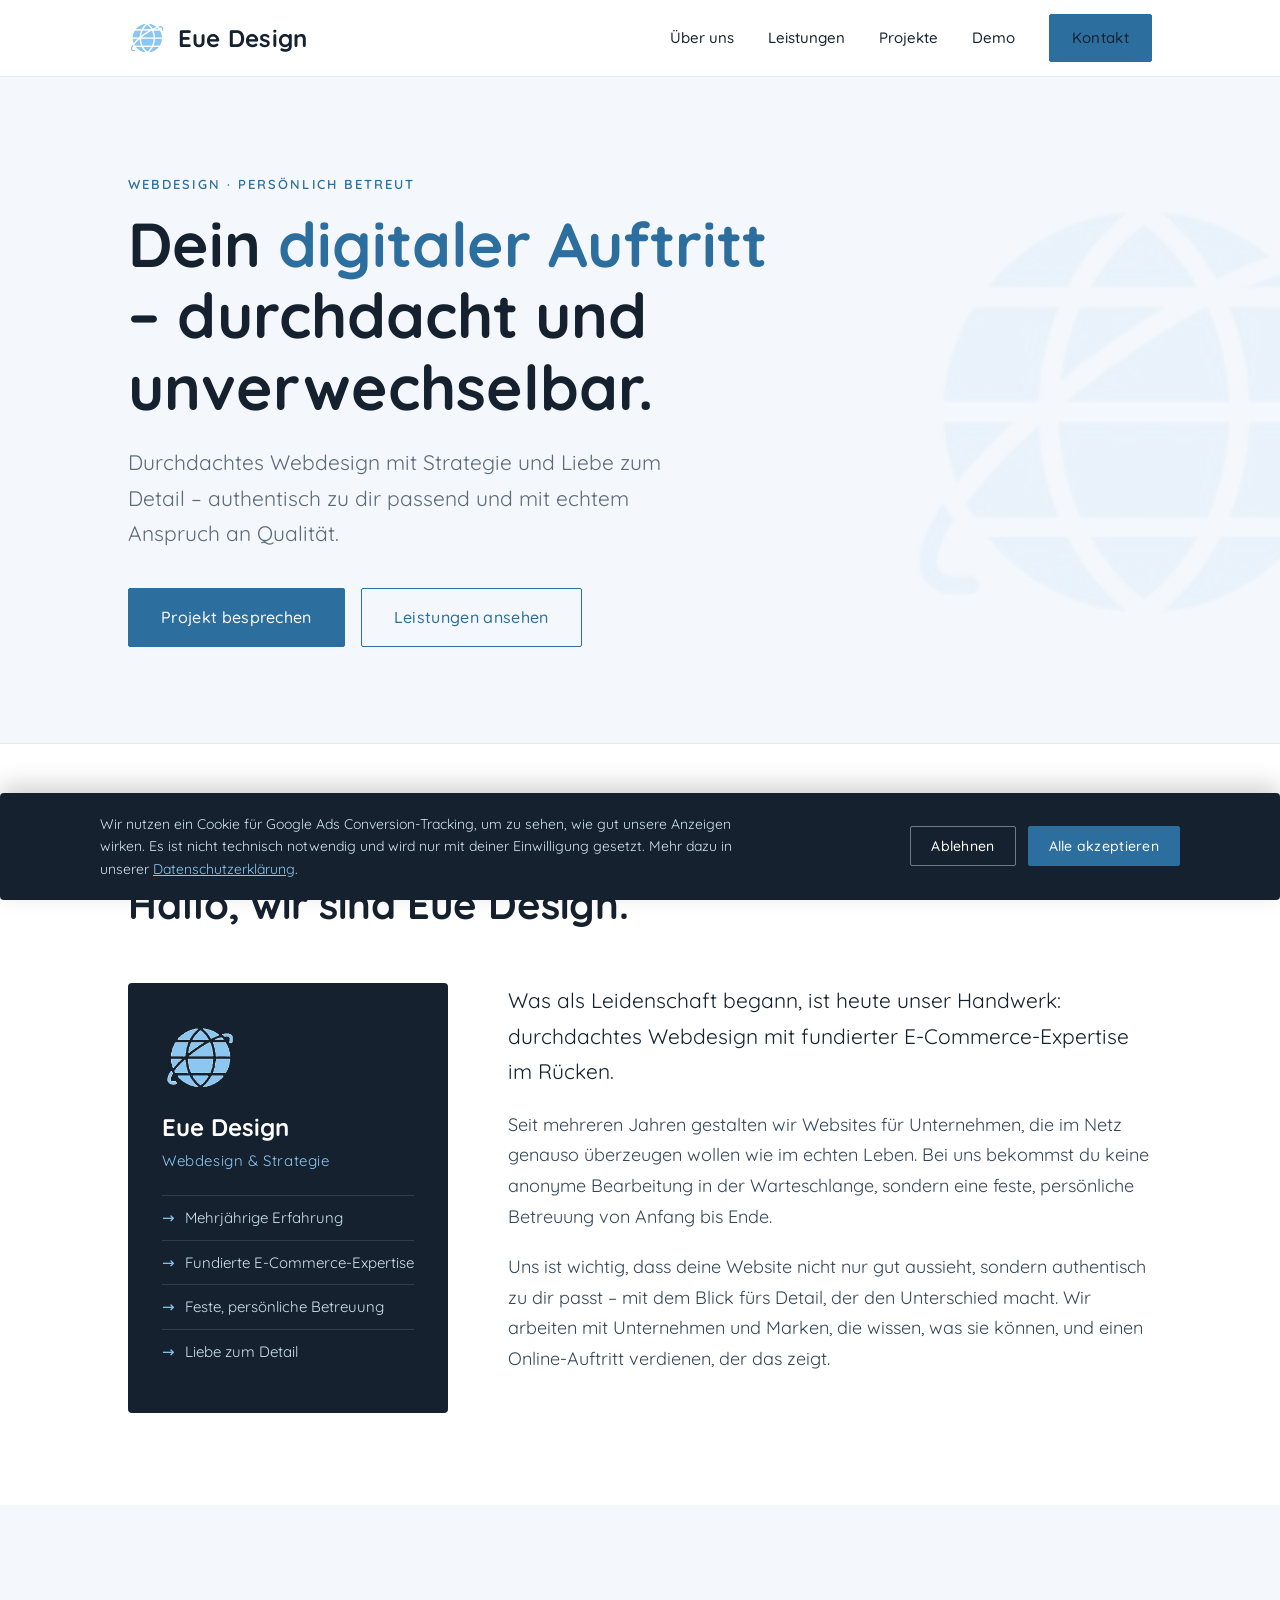
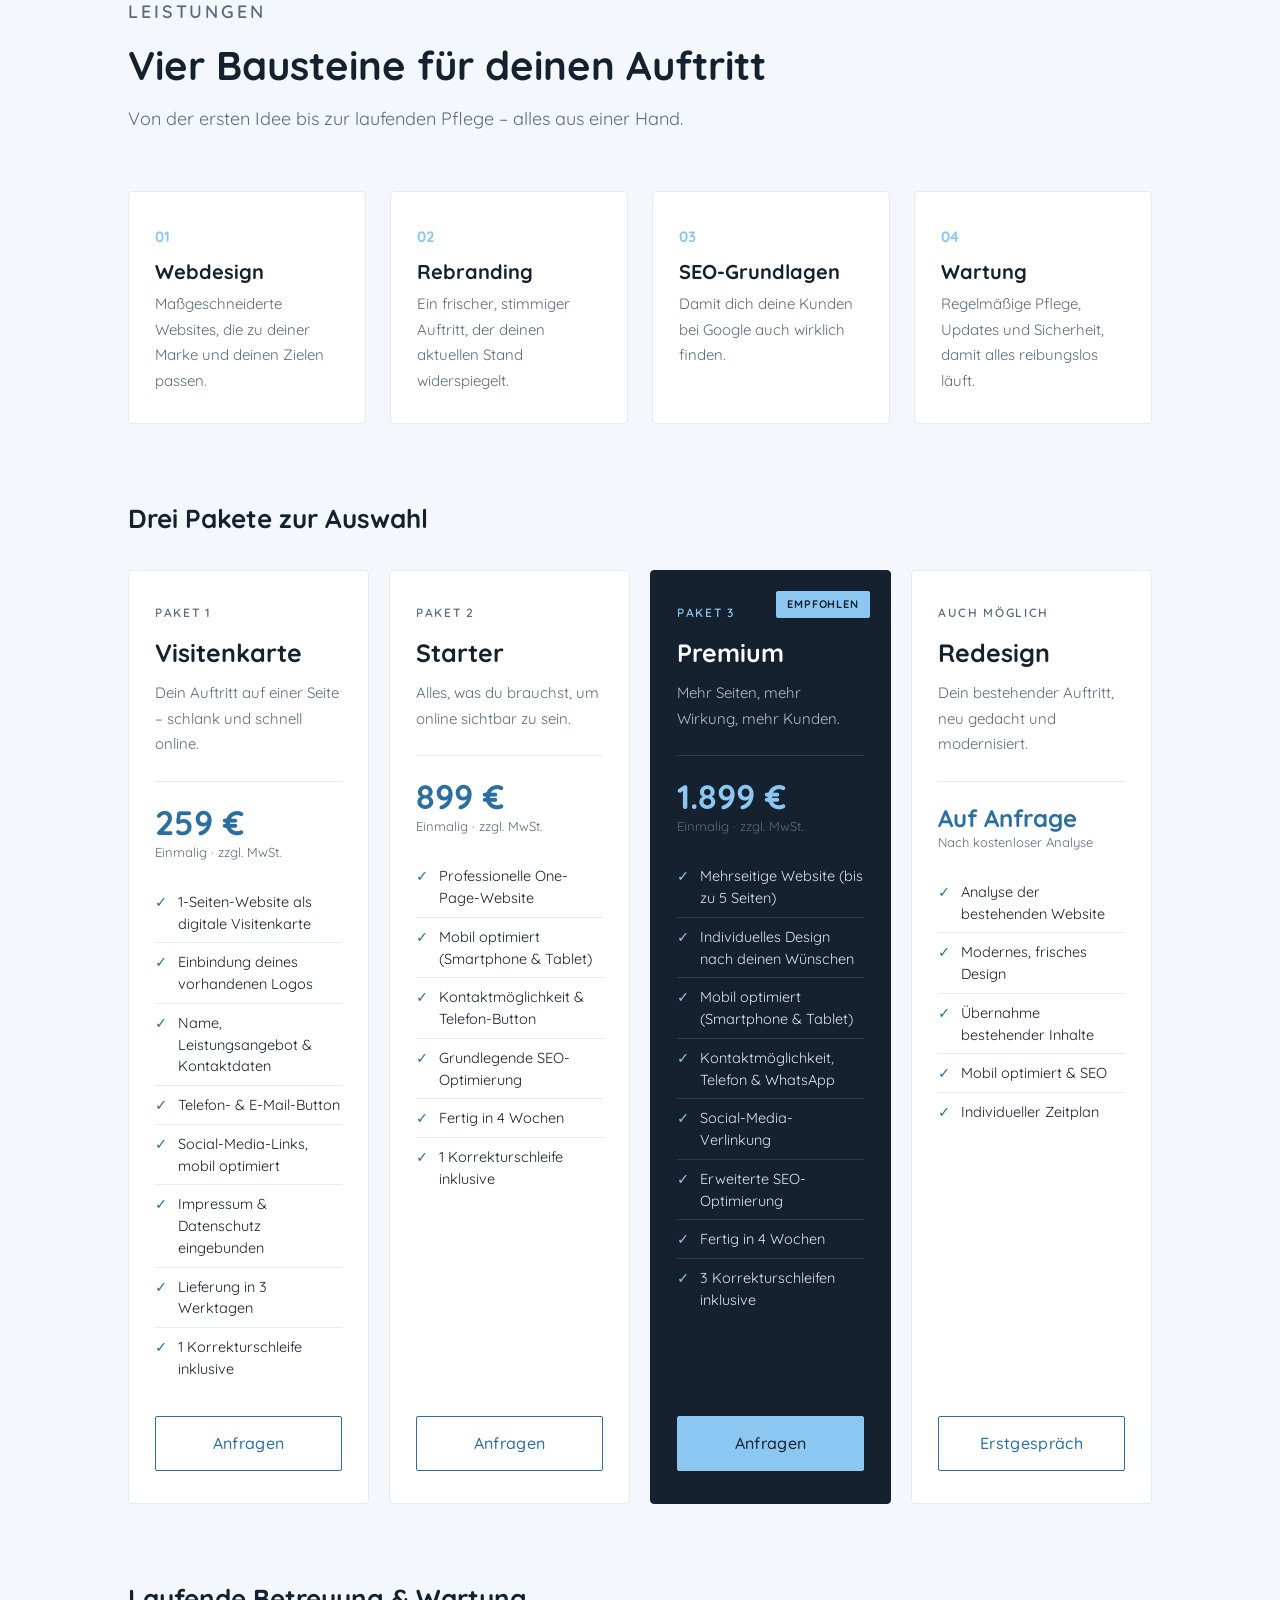
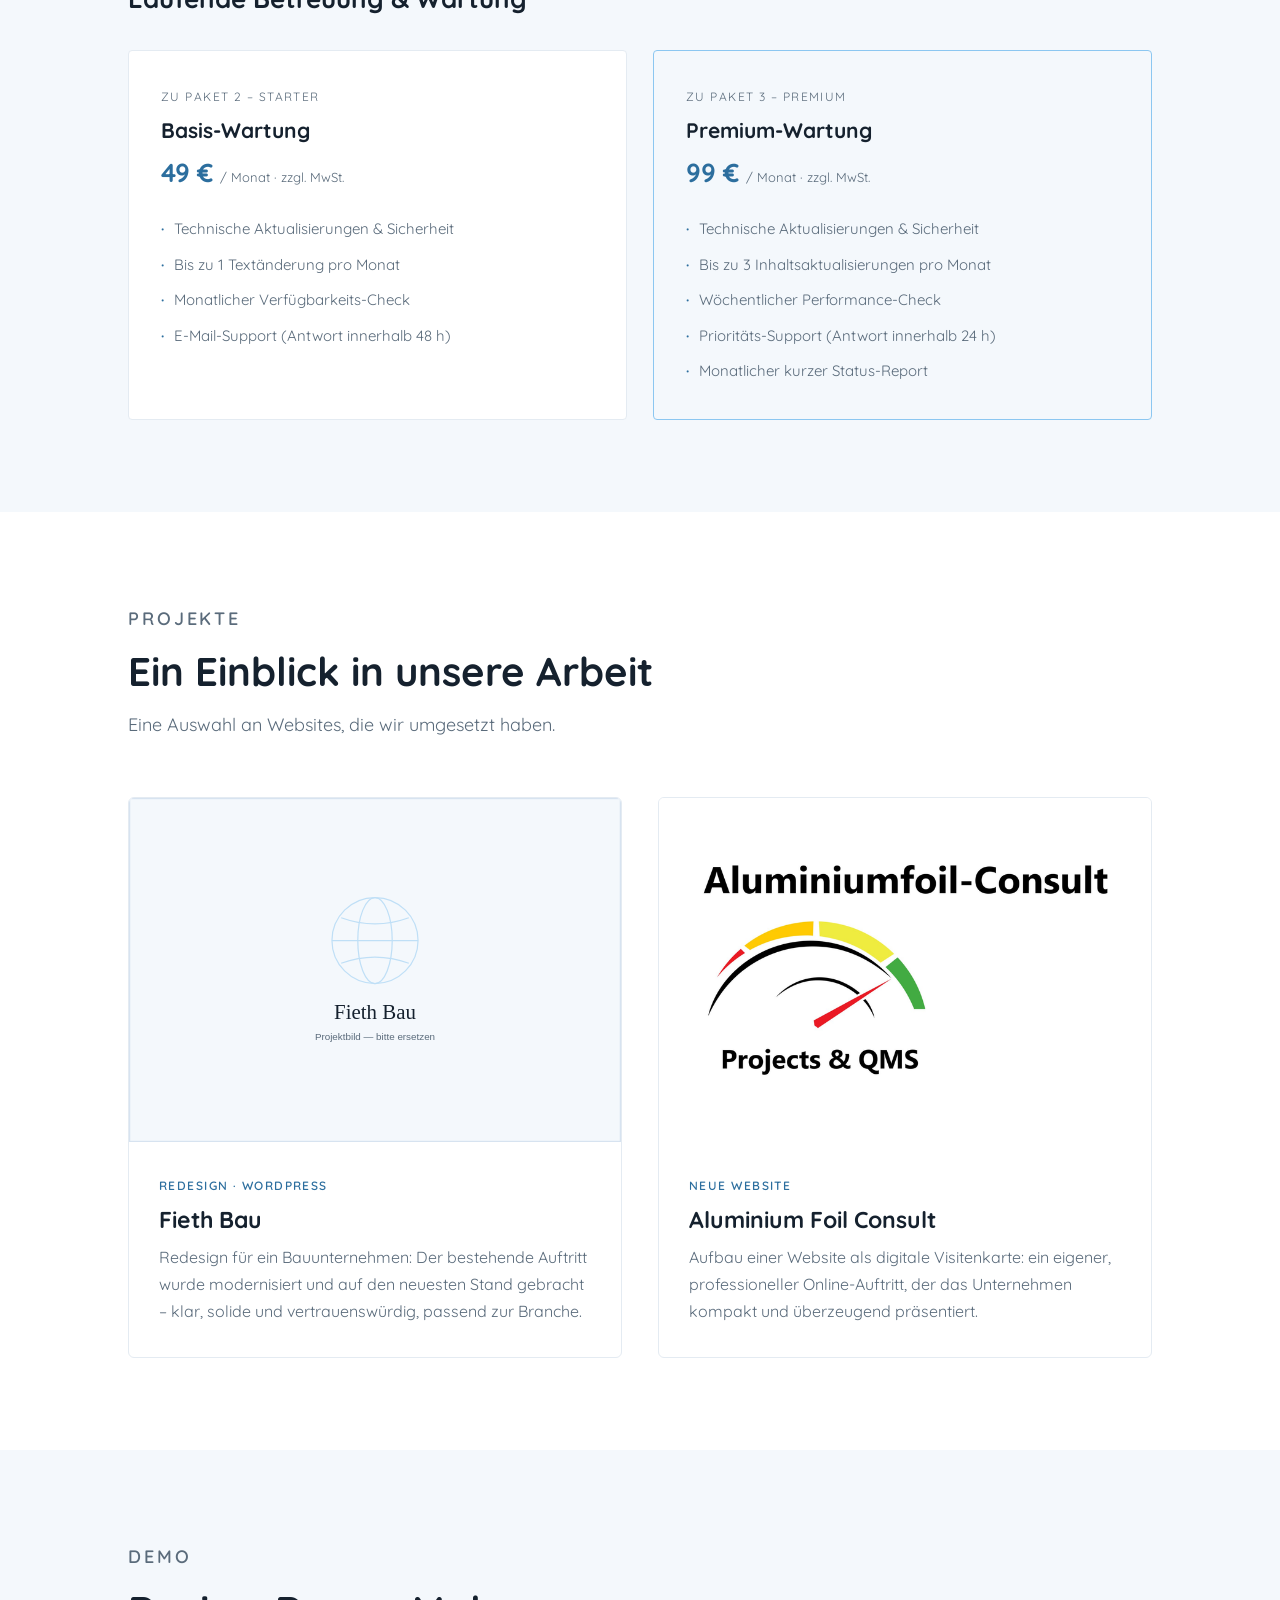
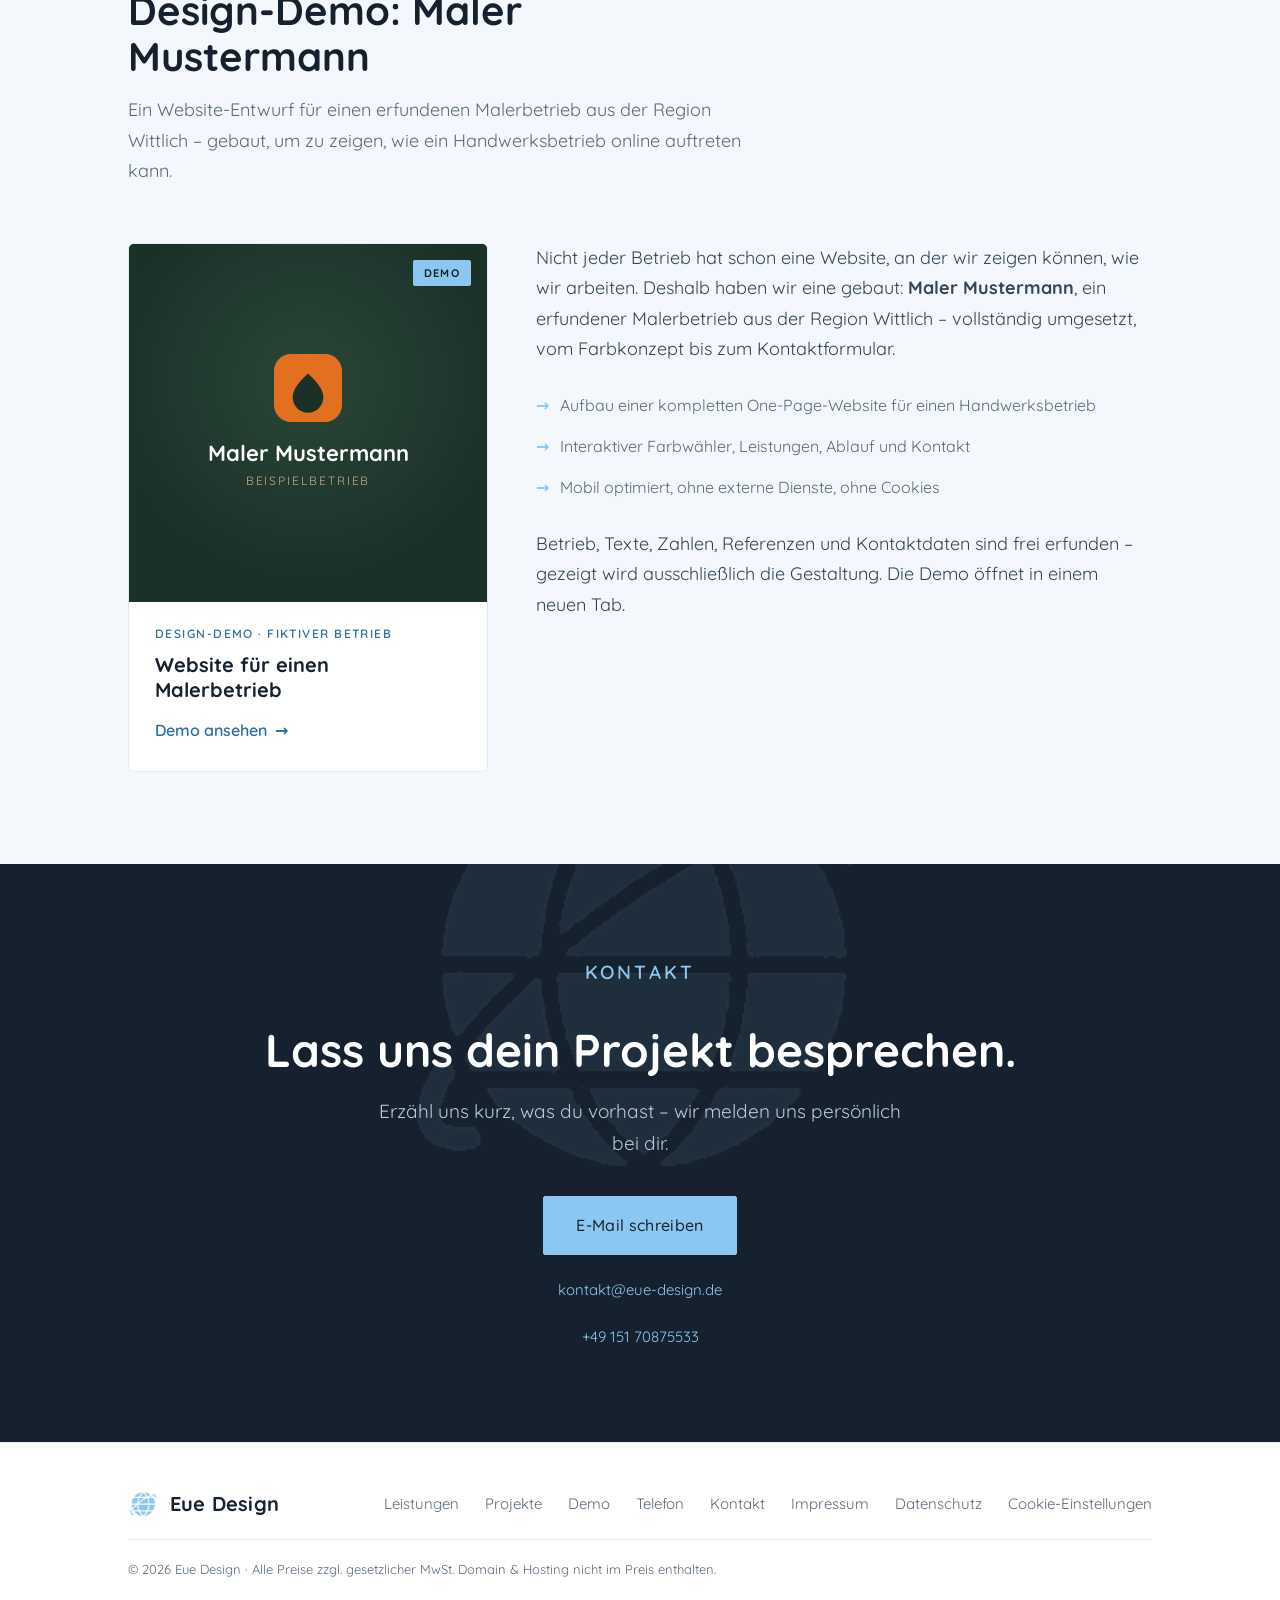
==== index.html @ c0e50d65 "20.09. demo-2" ====
<!DOCTYPE html>
<html lang="de">
<head>
  <meta charset="UTF-8">
  <!-- Google Consent Mode v2 — Standard: alles verweigert.
       Das Google-Tag (gtag.js) selbst wird NICHT hier geladen, sondern
       erst nach ausdrücklicher Einwilligung – siehe consent.js. -->
  <script>
    window.dataLayer = window.dataLayer || [];
    function gtag(){dataLayer.push(arguments);}
    gtag('consent', 'default', {
      'ad_storage': 'denied',
      'ad_user_data': 'denied',
      'ad_personalization': 'denied',
      'analytics_storage': 'denied',
      'wait_for_update': 500
    });
  </script>
  <script src="consent.js" defer></script>
  <meta name="viewport" content="width=device-width, initial-scale=1.0">
  <title>Eue Design — Webdesign mit Strategie &amp; Liebe zum Detail</title>
  <meta name="description" content="Eue Design: durchdachtes Webdesign mit Strategie und Liebe zum Detail. Starke, authentische Websites mit persönlicher Betreuung von Anfang bis Ende.">
  <link rel="icon" type="image/png" href="assets/favicon.png">
  <link rel="stylesheet" href="styles.css">
</head>
<body>

  <!-- HEADER -->
  <header class="site-header">
    <div class="wrap">
      <a class="logo" href="index.html" aria-label="Eue Design Startseite">
        <img src="assets/globe.png" alt="">
        <span class="wordmark">Eue Design</span>
      </a>
      <button class="nav-toggle" aria-label="Menü öffnen" aria-expanded="false">
        <svg width="26" height="26" viewBox="0 0 24 24" fill="none" stroke="currentColor" stroke-width="2"><line x1="3" y1="6" x2="21" y2="6"/><line x1="3" y1="12" x2="21" y2="12"/><line x1="3" y1="18" x2="21" y2="18"/></svg>
      </button>
      <nav class="nav" id="nav">
        <a href="#ueber-mich">Über uns</a>
        <a href="#leistungen">Leistungen</a>
        <a href="#projekte">Projekte</a>
        <a href="#demo">Demo</a>
        <a class="btn btn-primary" href="#kontakt">Kontakt</a>
      </nav>
    </div>
  </header>

  <!-- HERO -->
  <section class="hero" style="padding:0;">
    <div class="wrap">
      <div class="hero-inner">
        <p class="eyebrow">Webdesign · Persönlich betreut</p>
        <h1>Dein <span class="accent">digitaler Auftritt</span> – durchdacht und unverwechselbar.</h1>
        <p class="lead">Durchdachtes Webdesign mit Strategie und Liebe zum Detail – authentisch zu dir passend und mit echtem Anspruch an Qualität.</p>
        <div class="hero-actions">
          <a class="btn btn-primary" href="#kontakt">Projekt besprechen</a>
          <a class="btn btn-ghost" href="#leistungen">Leistungen ansehen</a>
        </div>
      </div>
    </div>
  </section>

  <!-- ÜBER MICH -->
  <section id="ueber-mich">
    <div class="wrap">
      <div class="section-head">
        <p class="eyebrow">Über uns</p>
        <h2>Hallo, wir sind Eue Design.</h2>
      </div>
      <div class="about-grid">
        <aside class="about-card">
          <img class="globe" src="assets/globe.png" alt="">
          <h3>Eue Design</h3>
          <p class="role">Webdesign &amp; Strategie</p>
          <ul>
            <li>Mehrjährige Erfahrung</li>
            <li>Fundierte E-Commerce-Expertise</li>
            <li>Feste, persönliche Betreuung</li>
            <li>Liebe zum Detail</li>
          </ul>
        </aside>
        <div class="about-text">
          <p>Was als Leidenschaft begann, ist heute unser Handwerk: durchdachtes Webdesign mit fundierter E-Commerce-Expertise im Rücken.</p>
          <p>Seit mehreren Jahren gestalten wir Websites für Unternehmen, die im Netz genauso überzeugen wollen wie im echten Leben. Bei uns bekommst du keine anonyme Bearbeitung in der Warteschlange, sondern eine feste, persönliche Betreuung von Anfang bis Ende.</p>
          <p>Uns ist wichtig, dass deine Website nicht nur gut aussieht, sondern authentisch zu dir passt – mit dem Blick fürs Detail, der den Unterschied macht. Wir arbeiten mit Unternehmen und Marken, die wissen, was sie können, und einen Online-Auftritt verdienen, der das zeigt.</p>
        </div>
      </div>
    </div>
  </section>

  <!-- LEISTUNGEN -->
  <section id="leistungen" class="alt">
    <div class="wrap">
      <div class="section-head">
        <p class="eyebrow">Leistungen</p>
        <h2>Vier Bausteine für deinen Auftritt</h2>
        <p>Von der ersten Idee bis zur laufenden Pflege – alles aus einer Hand.</p>
      </div>

      <div class="bausteine">
        <div class="baustein">
          <span class="num">01</span>
          <h3>Webdesign</h3>
          <p>Maßgeschneiderte Websites, die zu deiner Marke und deinen Zielen passen.</p>
        </div>
        <div class="baustein">
          <span class="num">02</span>
          <h3>Rebranding</h3>
          <p>Ein frischer, stimmiger Auftritt, der deinen aktuellen Stand widerspiegelt.</p>
        </div>
        <div class="baustein">
          <span class="num">03</span>
          <h3>SEO-Grundlagen</h3>
          <p>Damit dich deine Kunden bei Google auch wirklich finden.</p>
        </div>
        <div class="baustein">
          <span class="num">04</span>
          <h3>Wartung</h3>
          <p>Regelmäßige Pflege, Updates und Sicherheit, damit alles reibungslos läuft.</p>
        </div>
      </div>

      <div class="pakete-head">
        <h3>Drei Pakete zur Auswahl</h3>
      </div>
      <div class="pakete">
        <!-- Visitenkarte -->
        <div class="paket">
          <span class="label">Paket 1</span>
          <span class="name">Visitenkarte</span>
          <p class="tagline">Dein Auftritt auf einer Seite – schlank und schnell online.</p>
          <div class="price">259 €<small>Einmalig · zzgl. MwSt.</small></div>
          <ul>
            <li>1-Seiten-Website als digitale Visitenkarte</li>
            <li>Einbindung deines vorhandenen Logos</li>
            <li>Name, Leistungsangebot &amp; Kontaktdaten</li>
            <li>Telefon- &amp; E-Mail-Button</li>
            <li>Social-Media-Links, mobil optimiert</li>
            <li>Impressum &amp; Datenschutz eingebunden</li>
            <li>Lieferung in 3 Werktagen</li>
            <li>1 Korrekturschleife inklusive</li>
          </ul>
          <a class="btn btn-ghost" href="#kontakt">Anfragen</a>
        </div>
        <!-- Starter -->
        <div class="paket">
          <span class="label">Paket 2</span>
          <span class="name">Starter</span>
          <p class="tagline">Alles, was du brauchst, um online sichtbar zu sein.</p>
          <div class="price">899 €<small>Einmalig · zzgl. MwSt.</small></div>
          <ul>
            <li>Professionelle One-Page-Website</li>
            <li>Mobil optimiert (Smartphone & Tablet)</li>
            <li>Kontaktmöglichkeit & Telefon-Button</li>
            <li>Grundlegende SEO-Optimierung</li>
            <li>Fertig in 4 Wochen</li>
            <li>1 Korrekturschleife inklusive</li>
          </ul>
          <a class="btn btn-ghost" href="#kontakt">Anfragen</a>
        </div>
        <!-- Premium -->
        <div class="paket featured">
          <span class="badge">Empfohlen</span>
          <span class="label">Paket 3</span>
          <span class="name">Premium</span>
          <p class="tagline">Mehr Seiten, mehr Wirkung, mehr Kunden.</p>
          <div class="price">1.899 €<small>Einmalig · zzgl. MwSt.</small></div>
          <ul>
            <li>Mehrseitige Website (bis zu 5 Seiten)</li>
            <li>Individuelles Design nach deinen Wünschen</li>
            <li>Mobil optimiert (Smartphone & Tablet)</li>
            <li>Kontaktmöglichkeit, Telefon & WhatsApp</li>
            <li>Social-Media-Verlinkung</li>
            <li>Erweiterte SEO-Optimierung</li>
            <li>Fertig in 4 Wochen</li>
            <li>3 Korrekturschleifen inklusive</li>
          </ul>
          <a class="btn btn-primary" href="#kontakt" style="background:var(--sky);color:var(--ink);border-color:var(--sky);">Anfragen</a>
        </div>
        <!-- Redesign dezent -->
        <div class="paket">
          <span class="label">Auch möglich</span>
          <span class="name">Redesign</span>
          <p class="tagline">Dein bestehender Auftritt, neu gedacht und modernisiert.</p>
          <div class="price" style="font-size:24px;">Auf Anfrage<small>Nach kostenloser Analyse</small></div>
          <ul>
            <li>Analyse der bestehenden Website</li>
            <li>Modernes, frisches Design</li>
            <li>Übernahme bestehender Inhalte</li>
            <li>Mobil optimiert & SEO</li>
            <li>Individueller Zeitplan</li>
          </ul>
          <a class="btn btn-ghost" href="#kontakt">Erstgespräch</a>
        </div>
      </div>

      <!-- Wartung -->
      <div class="wartung">
        <div class="pakete-head">
          <h3>Laufende Betreuung &amp; Wartung</h3>
        </div>
        <div class="wartung-grid">
          <div class="wartung-card">
            <span class="for">Zu Paket 2 – Starter</span>
            <div class="name">Basis-Wartung</div>
            <div class="price">49 € <small>/ Monat · zzgl. MwSt.</small></div>
            <ul>
              <li>Technische Aktualisierungen &amp; Sicherheit</li>
              <li>Bis zu 1 Textänderung pro Monat</li>
              <li>Monatlicher Verfügbarkeits-Check</li>
              <li>E-Mail-Support (Antwort innerhalb 48 h)</li>
            </ul>
          </div>
          <div class="wartung-card plus">
            <span class="for">Zu Paket 3 – Premium</span>
            <div class="name">Premium-Wartung</div>
            <div class="price">99 € <small>/ Monat · zzgl. MwSt.</small></div>
            <ul>
              <li>Technische Aktualisierungen &amp; Sicherheit</li>
              <li>Bis zu 3 Inhaltsaktualisierungen pro Monat</li>
              <li>Wöchentlicher Performance-Check</li>
              <li>Prioritäts-Support (Antwort innerhalb 24 h)</li>
              <li>Monatlicher kurzer Status-Report</li>
            </ul>
          </div>
        </div>
      </div>
    </div>
  </section>

  <!-- PROJEKTE -->
  <section id="projekte">
    <div class="wrap">
      <div class="section-head">
        <p class="eyebrow">Projekte</p>
        <h2>Ein Einblick in unsere Arbeit</h2>
        <p>Eine Auswahl an Websites, die wir umgesetzt haben.</p>
      </div>
      <div class="projekte-grid">
        <article class="projekt">
          <div class="thumb"><img src="assets/projekt-fieth-bau.svg" alt="Projektvorschau Fieth Bau"></div>
          <div class="body">
            <span class="kind">Redesign · WordPress</span>
            <h3>Fieth Bau</h3>
            <p>Redesign für ein Bauunternehmen: Der bestehende Auftritt wurde modernisiert und auf den neuesten Stand gebracht – klar, solide und vertrauenswürdig, passend zur Branche.</p>
          </div>
        </article>
        <article class="projekt">
          <div class="thumb"><img src="assets/projekt-aluminiumfoil-consult.png" alt="Projektvorschau Aluminium Foil Consult"></div>
          <div class="body">
            <span class="kind">Neue Website</span>
            <h3>Aluminium Foil Consult</h3>
            <p>Aufbau einer Website als digitale Visitenkarte: ein eigener, professioneller Online-Auftritt, der das Unternehmen kompakt und überzeugend präsentiert.</p>
          </div>
        </article>
      </div>
    </div>
  </section>

  <!-- DEMO -->
  <section id="demo" class="alt">
    <div class="wrap">
      <div class="section-head">
        <p class="eyebrow">Demo</p>
        <h2>Design-Demo: Maler Mustermann</h2>
        <p>Ein Website-Entwurf für einen erfundenen Malerbetrieb aus der Region Wittlich – gebaut, um zu zeigen, wie ein Handwerksbetrieb online auftreten kann.</p>
      </div>

      <div class="demo-grid">

        <!-- Demo-Karte: quadratische Logokachel, darunter der Weg zur Demo -->
        <a class="demo-card" href="demos/maler-mustermann/index.html" target="_blank" rel="noopener">
          <span class="demo-card__tile">
            <span class="demo-card__flag">Demo</span>
            <svg class="demo-card__mark" viewBox="0 0 40 40" aria-hidden="true">
              <rect width="40" height="40" rx="10" fill="#E2701E"/>
              <path d="M11 25.5c0-5 3.9-9 9-14 5.1 5 9 9 9 14a9 9 0 1 1-18 0Z" fill="#1B3128"/>
            </svg>
            <span class="demo-card__logo">
              <span class="demo-card__name">Maler Mustermann</span>
              <span class="demo-card__sub">Beispielbetrieb</span>
            </span>
          </span>
          <span class="demo-card__body">
            <span class="demo-card__kind">Design-Demo · Fiktiver Betrieb</span>
            <span class="demo-card__title">Website für einen Malerbetrieb</span>
            <span class="demo-card__link">Demo ansehen <span class="demo-card__arw" aria-hidden="true">→</span></span>
          </span>
        </a>

        <div class="demo-text">
          <p>Nicht jeder Betrieb hat schon eine Website, an der wir zeigen können, wie wir arbeiten. Deshalb haben wir eine gebaut: <b>Maler Mustermann</b>, ein erfundener Malerbetrieb aus der Region Wittlich – vollständig umgesetzt, vom Farbkonzept bis zum Kontaktformular.</p>
          <ul>
            <li>Aufbau einer kompletten One-Page-Website für einen Handwerksbetrieb</li>
            <li>Interaktiver Farbwähler, Leistungen, Ablauf und Kontakt</li>
            <li>Mobil optimiert, ohne externe Dienste, ohne Cookies</li>
          </ul>
          <p class="demo-text__note">Betrieb, Texte, Zahlen, Referenzen und Kontaktdaten sind frei erfunden – gezeigt wird ausschließlich die Gestaltung. Die Demo öffnet in einem neuen Tab.</p>
        </div>

      </div>
    </div>
  </section>

  <!-- KONTAKT CTA -->
  <section id="kontakt" class="cta">
    <div class="wrap">
      <p class="eyebrow" style="color:var(--sky);">Kontakt</p>
      <h2>Lass uns dein Projekt besprechen.</h2>
      <p>Erzähl uns kurz, was du vorhast – wir melden uns persönlich bei dir.</p>
      <a class="btn btn-primary" href="mailto:kontakt@eue-design.de?subject=Projektanfrage%20%C3%BCber%20eue-design.de">E-Mail schreiben</a>
      <a class="mail" href="mailto:kontakt@eue-design.de">kontakt@eue-design.de</a>
      <a class="mail" href="tel:+4915170875533">+49 151 70875533</a>
    </div>
  </section>

  <!-- FOOTER -->
  <footer class="site-footer">
    <div class="wrap">
      <a class="logo" href="index.html">
        <img src="assets/globe.png" alt="" style="width:30px;">
        <span class="wordmark">Eue Design</span>
      </a>
      <nav class="footer-links">
        <a href="#leistungen">Leistungen</a>
        <a href="#projekte">Projekte</a>
        <a href="#demo">Demo</a>
        <a href="tel:+4915170875533">Telefon</a>
        <a href="mailto:kontakt@eue-design.de">Kontakt</a>
        <a href="impressum.html">Impressum</a>
        <a href="datenschutz.html">Datenschutz</a>
        <a href="#" id="cookieSettings">Cookie-Einstellungen</a>
      </nav>
      <div class="footer-copy">
        © <span id="jahr">2026</span> Eue Design · Alle Preise zzgl. gesetzlicher MwSt. Domain &amp; Hosting nicht im Preis enthalten.
      </div>
    </div>
  </footer>

  <script src="nav.js" defer></script>
  <script>
    document.getElementById('jahr').textContent = new Date().getFullYear();
  </script>

  <!-- COOKIE-CONSENT-BANNER (Google Ads Conversion-Tracking) -->
  <div class="cookie-banner" id="cookieBanner" role="region" aria-label="Cookie-Einwilligung" tabindex="-1">
    <div class="cookie-banner-inner">
      <p>Wir nutzen ein Cookie für Google Ads Conversion-Tracking, um zu sehen, wie gut unsere Anzeigen wirken. Es ist nicht technisch notwendig und wird nur mit deiner Einwilligung gesetzt. Mehr dazu in unserer <a href="datenschutz.html">Datenschutzerklärung</a>.</p>
      <div class="cookie-banner-actions">
        <button type="button" class="btn btn-ghost" id="cookieDecline">Ablehnen</button>
        <button type="button" class="btn btn-primary" id="cookieAccept">Alle akzeptieren</button>
      </div>
    </div>
  </div>
</body>
</html>
---- styles.css ----
/* =========================================================
   Eue Design — Stylesheet
   Farbpalette aus dem Logo abgeleitet.
   Keine externen Schriften/Anfragen (datenschutzfreundlich).
   ========================================================= */

/* --- Schrift: Quicksand (selbst-gehostet, datenschutzkonform) ---
   Die drei Schriftdateien gehören in /assets/fonts/.
   Falls sie noch fehlen, greift automatisch eine ähnliche
   Ersatzschrift – siehe Anleitung in assets/fonts/ANLEITUNG.txt.
----------------------------------------------------------------- */
@font-face {
  font-family: 'Quicksand';
  src: url('assets/fonts/quicksand-regular.woff2') format('woff2');
  font-weight: 400;
  font-style: normal;
  font-display: swap;
}
@font-face {
  font-family: 'Quicksand';
  src: url('assets/fonts/quicksand-medium.woff2') format('woff2');
  font-weight: 500;
  font-style: normal;
  font-display: swap;
}
@font-face {
  font-family: 'Quicksand';
  src: url('assets/fonts/quicksand-semibold.woff2') format('woff2');
  font-weight: 600;
  font-style: normal;
  font-display: swap;
}
@font-face {
  font-family: 'Quicksand';
  src: url('assets/fonts/quicksand-bold.woff2') format('woff2');
  font-weight: 700;
  font-style: normal;
  font-display: swap;
}

:root {
  --ink:      #15212E;   /* Marineblau — Text & Überschriften */
  --accent:   #2C6E9E;   /* Tiefblau — Buttons, Links */
  --accent-d: #21567c;   /* Tiefblau dunkler — Hover */
  --sky:      #8CC7F1;   /* Logo-Blau — Akzente, Highlights */
  --soft:     #F4F8FC;   /* Soft-Blau — Flächen */
  --paper:    #FFFFFF;
  --muted:    #5A6B7B;   /* gedämpfter Text */
  --divider:  #E4EBF2;

  /* Eine Schrift für alles – abgeleitet vom Logo.
     Fallback (Trebuchet/Segoe) wirkt, bis die Quicksand-Dateien da sind. */
  --font-display: 'Quicksand', 'Trebuchet MS', 'Segoe UI', system-ui, sans-serif;
  --font-body:    'Quicksand', 'Trebuchet MS', 'Segoe UI', system-ui, sans-serif;

  --maxw: 1080px;
}

*, *::before, *::after { box-sizing: border-box; margin: 0; padding: 0; }

html { scroll-behavior: smooth; }

body {
  background: var(--paper);
  color: var(--ink);
  font-family: var(--font-body);
  font-size: 17px;
  line-height: 1.7;
  -webkit-font-smoothing: antialiased;
}

h1, h2, h3 { font-family: var(--font-display); font-weight: 700; line-height: 1.15; }

a { color: var(--accent); text-decoration: none; }
a:hover { color: var(--accent-d); }

img, svg { max-width: 100%; display: block; }

.wrap { max-width: var(--maxw); margin: 0 auto; padding: 0 28px; }

.eyebrow {
  font-family: var(--font-body);
  font-size: 13px;
  letter-spacing: 0.16em;
  text-transform: uppercase;
  color: var(--accent);
  font-weight: 600;
  margin-bottom: 14px;
}

/* --- Buttons ------------------------------------------- */
.btn {
  display: inline-block;
  font-family: var(--font-body);
  font-size: 16px;
  font-weight: 500;
  letter-spacing: 0.02em;
  padding: 15px 32px;
  border-radius: 2px;
  border: 1.5px solid var(--accent);
  cursor: pointer;
  transition: background .2s, color .2s, border-color .2s;
}
.btn-primary { background: var(--accent); color: #fff; }
.btn-primary:hover { background: var(--accent-d); border-color: var(--accent-d); color: #fff; }
.btn-ghost { background: transparent; color: var(--accent); }
.btn-ghost:hover { background: var(--accent); color: #fff; }

/* --- Header / Nav -------------------------------------- */
.site-header {
  position: sticky;
  top: 0;
  z-index: 50;
  background: rgba(255,255,255,0.92);
  backdrop-filter: saturate(140%) blur(8px);
  border-bottom: 1px solid var(--divider);
}
.site-header .wrap {
  display: flex;
  align-items: center;
  justify-content: space-between;
  height: 76px;
}
.logo {
  display: flex;
  align-items: center;
  gap: 12px;
  color: var(--ink);
}
.logo img { width: 38px; height: auto; }
.logo .wordmark {
  font-family: var(--font-display);
  font-size: 24px;
  font-weight: 700;
  letter-spacing: 0.01em;
}
.nav { display: flex; align-items: center; gap: 34px; }
.nav a {
  color: var(--ink);
  font-size: 15px;
  font-weight: 500;
  position: relative;
}
.nav a::after {
  content: '';
  position: absolute; left: 0; bottom: -6px;
  width: 0; height: 2px; background: var(--sky);
  transition: width .25s;
}
.nav a:hover::after { width: 100%; }
.nav .btn { padding: 10px 22px; font-size: 15px; }
.nav-toggle { display: none; background: none; border: none; cursor: pointer; color: var(--ink); }

/* --- Hero ---------------------------------------------- */
.hero {
  position: relative;
  overflow: hidden;
  background: var(--soft);
  border-bottom: 1px solid var(--divider);
}
.hero::after {           /* leiser Globus-Akzent */
  content: '';
  position: absolute;
  right: -120px; top: 50%;
  transform: translateY(-50%);
  width: 520px; height: 520px;
  background: url('assets/globe.png') no-repeat center / contain;
  opacity: 0.10;
  pointer-events: none;
}
.hero .wrap { padding-top: 96px; padding-bottom: 96px; position: relative; z-index: 1; }
.hero-inner { max-width: 680px; }
.hero h1 {
  font-size: clamp(40px, 6vw, 62px);
  margin-bottom: 22px;
}
.hero h1 .accent { color: var(--accent); }
.hero .lead {
  font-size: 21px;
  color: var(--muted);
  margin-bottom: 36px;
  max-width: 560px;
}
.hero-actions { display: flex; gap: 16px; flex-wrap: wrap; }

/* --- Section base -------------------------------------- */
section { padding: 92px 0; }
/* Sprungziele der Navigation nicht unter den klebenden Header schieben. */
section[id] { scroll-margin-top: 90px; }
.section-head { max-width: 640px; margin-bottom: 56px; }
.section-head h2 { font-size: clamp(30px, 4vw, 40px); margin-bottom: 16px; }
.section-head p { color: var(--muted); font-size: 18px; }
.alt { background: var(--soft); }

/* --- Über mich ----------------------------------------- */
.about-grid {
  display: grid;
  grid-template-columns: 320px 1fr;
  gap: 60px;
  align-items: start;
}
.about-card {
  background: var(--ink);
  color: #fff;
  border-radius: 4px;
  padding: 40px 34px;
}
.about-card .globe {
  width: 76px; margin-bottom: 22px;
}
.about-card h3 {
  color: #fff; font-size: 24px; margin-bottom: 6px;
}
.about-card .role {
  color: var(--sky); font-size: 15px;
  letter-spacing: 0.04em; margin-bottom: 22px;
}
.about-card ul { list-style: none; }
.about-card li {
  padding: 9px 0;
  border-top: 1px solid rgba(255,255,255,0.12);
  font-size: 15px; color: #cfe2f2;
  display: flex; gap: 10px;
}
.about-card li::before { content: '→'; color: var(--sky); }
.about-text p { margin-bottom: 20px; color: #344656; font-size: 18px; }
.about-text p:first-child { font-size: 21px; color: var(--ink); }

/* --- Leistungen (Bausteine) ---------------------------- */
.bausteine {
  display: grid;
  grid-template-columns: repeat(4, 1fr);
  gap: 24px;
  margin-bottom: 80px;
}
.baustein {
  background: var(--paper);
  border: 1px solid var(--divider);
  border-radius: 4px;
  padding: 30px 26px;
  transition: transform .2s, box-shadow .2s, border-color .2s;
}
.baustein:hover {
  transform: translateY(-4px);
  border-color: var(--sky);
  box-shadow: 0 14px 30px rgba(21,33,46,0.07);
}
.baustein .num {
  font-family: var(--font-display);
  font-size: 15px; color: var(--sky); font-weight: 700;
}
.baustein h3 { font-size: 20px; margin: 10px 0 8px; }
.baustein p { font-size: 15px; color: var(--muted); }

/* --- Pakete -------------------------------------------- */
.pakete-head { margin-bottom: 36px; }
.pakete-head h3 { font-size: 26px; }
.pakete {
  display: grid;
  grid-template-columns: repeat(4, 1fr);
  gap: 20px;
  align-items: stretch;
}
.paket {
  border: 1px solid var(--divider);
  border-radius: 4px;
  padding: 32px 26px;
  background: var(--paper);
  display: flex; flex-direction: column;
}
.paket .label {
  font-size: 12px; letter-spacing: 0.14em; text-transform: uppercase;
  color: var(--muted); font-weight: 600; margin-bottom: 8px;
}
.paket .name { font-family: var(--font-display); font-size: 25px; font-weight: 700; }
.paket .tagline {
  color: var(--muted); font-size: 15px;
  padding-bottom: 24px; margin: 6px 0 24px;
  border-bottom: 1px solid var(--divider);
}
.paket .price {
  font-family: var(--font-display);
  font-size: 34px; font-weight: 700; color: var(--accent);
  line-height: 1;
}
.paket .price small { display:block; font-family: var(--font-body); font-size: 13px; font-weight: 400; color: var(--muted); margin-top: 6px; }
.paket ul { list-style: none; margin: 24px 0 28px; flex-grow: 1; }
.paket li {
  font-size: 14.5px; padding: 8px 0; line-height: 1.5;
  border-bottom: 1px solid var(--divider);
  display: flex; gap: 11px; align-items: flex-start;
}
.paket li:last-child { border-bottom: none; }
.paket li::before { content: '✓'; color: var(--accent); font-weight: 700; flex-shrink: 0; }
.paket.featured {
  background: var(--ink);
  border-color: var(--ink);
  color: #fff;
  position: relative;
}
.paket.featured .name { color: #fff; }
.paket.featured .label { color: var(--sky); }
.paket.featured .tagline { color: #aebfcf; border-color: rgba(255,255,255,0.14); }
.paket.featured .price { color: var(--sky); }
.paket.featured li { border-color: rgba(255,255,255,0.12); color: #d8e6f2; }
.paket.featured li::before { color: var(--sky); }
.paket .btn { width: 100%; text-align: center; padding: 13px 18px; }
.badge {
  position: absolute; top: 20px; right: 20px;
  background: var(--sky); color: var(--ink);
  font-size: 11px; font-weight: 700; letter-spacing: 0.08em;
  text-transform: uppercase; padding: 4px 11px; border-radius: 2px;
}

/* Redesign dezent */
.redesign-note {
  margin-top: 30px;
  border: 1px dashed var(--divider);
  border-radius: 4px;
  padding: 22px 26px;
  background: var(--paper);
  display: flex; flex-wrap: wrap; gap: 8px 18px; align-items: baseline;
}
.redesign-note .name { font-family: var(--font-display); font-size: 19px; font-weight: 700; }
.redesign-note p { color: var(--muted); font-size: 15px; flex: 1 1 320px; }
.redesign-note .price { color: var(--accent); font-weight: 600; }

/* --- Wartung ------------------------------------------- */
.wartung { margin-top: 80px; }
.wartung-grid {
  display: grid; grid-template-columns: repeat(2, 1fr); gap: 26px;
}
.wartung-card {
  border: 1px solid var(--divider); border-radius: 4px;
  padding: 30px 32px; background: var(--paper);
}
.wartung-card.plus { background: var(--soft); border-color: var(--sky); }
.wartung-card .for { font-size: 12px; letter-spacing: 0.12em; text-transform: uppercase; color: var(--muted); }
.wartung-card .name { font-family: var(--font-display); font-size: 21px; font-weight: 700; margin: 4px 0 2px; }
.wartung-card .price { font-family: var(--font-display); font-size: 26px; font-weight: 700; color: var(--accent); margin-bottom: 16px; }
.wartung-card .price small { font-family: var(--font-body); font-size: 13px; font-weight: 400; color: var(--muted); }
.wartung-card ul { list-style: none; }
.wartung-card li { font-size: 15px; color: var(--muted); padding: 5px 0; display: flex; gap: 10px; }
.wartung-card li::before { content: '·'; color: var(--accent); font-weight: 700; }

/* --- Projekte ------------------------------------------ */
.projekte-grid { display: grid; grid-template-columns: repeat(2, 1fr); gap: 36px; }
.projekt {
  border: 1px solid var(--divider); border-radius: 6px; overflow: hidden;
  background: var(--paper); transition: box-shadow .2s, transform .2s;
}
.projekt:hover { transform: translateY(-4px); box-shadow: 0 18px 40px rgba(21,33,46,0.09); }
.projekt .thumb { aspect-ratio: 800 / 560; background: var(--soft); }
.projekt .thumb img { width: 100%; height: 100%; object-fit: cover; }
.projekt .body { padding: 28px 30px 32px; }
.projekt .kind { font-size: 12px; letter-spacing: 0.12em; text-transform: uppercase; color: var(--accent); font-weight: 600; }
.projekt h3 { font-size: 23px; margin: 8px 0 10px; }
.projekt p { color: var(--muted); font-size: 16px; }

/* =========================================================
   Demo (Sektion #demo auf der Startseite)
   Gleiche Kartenlogik wie die echten Projekte, nur mit
   Logokachel statt Screenshot und mit Demo-Kennzeichnung.
   ========================================================= */
.demo-grid {
  display: grid;
  grid-template-columns: minmax(0, 360px) 1fr;
  gap: 48px;
  align-items: start;
}

.demo-card {
  display: block;
  border: 1px solid var(--divider); border-radius: 6px; overflow: hidden;
  background: var(--paper); color: var(--ink);
  transition: box-shadow .2s, transform .2s, border-color .2s;
}
.demo-card:hover { transform: translateY(-4px); box-shadow: 0 18px 40px rgba(21,33,46,0.09); border-color: var(--sky); color: var(--ink); }

/* Quadratische Kachel in den Farben des Demo-Betriebs –
   liest sich dadurch als fremde Marke, nicht als unsere. */
.demo-card__tile {
  position: relative;
  display: flex; flex-direction: column; align-items: center; justify-content: center; gap: 18px;
  aspect-ratio: 1 / 1;
  background: #1B3128;
  background-image: radial-gradient(circle at 50% 38%, #2A4638 0%, #1B3128 68%);
  text-align: center; padding: 24px;
}
.demo-card__flag {
  position: absolute; top: 16px; right: 16px;
  background: var(--sky); color: var(--ink);
  font-size: 11px; font-weight: 700; letter-spacing: 0.12em; text-transform: uppercase;
  padding: 4px 11px; border-radius: 2px;
}
.demo-card__mark { width: 68px; height: 68px; }
.demo-card__logo { display: block; }
.demo-card__name {
  display: block; font-family: var(--font-display); font-weight: 700;
  font-size: 22px; line-height: 1.2; color: #fff;
}
.demo-card__sub {
  display: block; margin-top: 4px;
  font-size: 12px; letter-spacing: 0.16em; text-transform: uppercase; color: #C8A882;
}

.demo-card__body { display: block; padding: 22px 26px 26px; }
.demo-card__kind {
  display: block; font-size: 12px; letter-spacing: 0.12em; text-transform: uppercase;
  color: var(--accent); font-weight: 600;
}
.demo-card__title {
  display: block; font-family: var(--font-display); font-weight: 700;
  font-size: 20px; line-height: 1.25; margin: 8px 0 14px;
}
.demo-card__link {
  display: inline-flex; align-items: center; gap: .5em;
  color: var(--accent); font-weight: 600; font-size: 16px;
}
.demo-card__arw { transition: transform .2s; }
.demo-card:hover .demo-card__arw { transform: translateX(4px); }

.demo-text p { color: #344656; font-size: 18px; margin-bottom: 20px; }
.demo-text ul { list-style: none; margin-bottom: 20px; }
.demo-text li {
  font-size: 16px; color: var(--muted); padding: 7px 0;
  display: flex; gap: 11px; align-items: flex-start;
}
.demo-text li::before { content: '→'; color: var(--sky); font-weight: 700; flex-shrink: 0; }
.demo-text__note { font-size: 15px; color: var(--muted); }

@media (max-width: 900px) {
  .demo-grid { grid-template-columns: 1fr; gap: 32px; }
  .demo-card { max-width: 360px; }
}

/* --- Kontakt CTA --------------------------------------- */
.cta {
  background: var(--ink);
  color: #fff;
  text-align: center;
  position: relative; overflow: hidden;
}
.cta::after {
  content: ''; position: absolute; left: 50%; top: -160px;
  transform: translateX(-50%);
  width: 520px; height: 520px;
  background: url('assets/globe.png') no-repeat center / contain;
  opacity: 0.08; pointer-events: none;
}
.cta .wrap { position: relative; z-index: 1; }
.cta h2 { color: #fff; font-size: clamp(32px, 5vw, 46px); margin-bottom: 18px; }
.cta p { color: #b9cad9; font-size: 19px; max-width: 540px; margin: 0 auto 36px; }
.cta .btn-primary { background: var(--sky); color: var(--ink); border-color: var(--sky); }
.cta .btn-primary:hover { background: #fff; border-color: #fff; }
.cta .mail { display: block; margin-top: 22px; color: var(--sky); font-size: 15px; }

/* --- Footer -------------------------------------------- */
.site-footer {
  background: var(--paper);
  border-top: 1px solid var(--divider);
  padding: 44px 0;
}
.site-footer .wrap {
  display: flex; justify-content: space-between; align-items: center;
  flex-wrap: wrap; gap: 18px;
}
.site-footer .logo .wordmark { font-size: 20px; }
.footer-links { display: flex; gap: 26px; flex-wrap: wrap; }
.footer-links a { color: var(--muted); font-size: 15px; }
.footer-links a:hover { color: var(--accent); }
.footer-copy { width: 100%; color: var(--muted); font-size: 13px; padding-top: 18px; border-top: 1px solid var(--divider); }

/* --- Rechtsseiten (Impressum/Datenschutz) -------------- */
.legal { padding: 72px 0 96px; }
.legal .wrap { max-width: 760px; }
.legal h1 { font-size: clamp(32px, 5vw, 44px); margin-bottom: 12px; }
.legal .updated { color: var(--muted); font-size: 14px; margin-bottom: 44px; }
.legal h2 { font-size: 23px; margin: 40px 0 14px; }
.legal h3 { font-size: 18px; margin: 26px 0 8px; font-family: var(--font-body); font-weight: 600; }
.legal p, .legal li { color: #344656; font-size: 16px; margin-bottom: 14px; }
.legal ul { padding-left: 22px; margin-bottom: 14px; }
.legal a { word-break: break-word; }
.legal .back { display: inline-block; margin-top: 40px; }
.legal .disclaimer {
  background: var(--soft); border-left: 3px solid var(--sky);
  padding: 18px 22px; border-radius: 0 4px 4px 0; font-size: 15px; color: var(--muted);
  margin-top: 36px;
}

/* --- Responsive ---------------------------------------- */
@media (max-width: 1000px) {
  .bausteine { grid-template-columns: repeat(2, 1fr); }
  .pakete { grid-template-columns: repeat(2, 1fr); }
  .about-grid { grid-template-columns: 1fr; gap: 36px; }
  .wartung-grid, .projekte-grid { grid-template-columns: 1fr; }
}
@media (max-width: 680px) {
  body { font-size: 16px; }
  .nav { display: none; }
  .nav.open {
    display: flex; flex-direction: column; align-items: flex-start;
    position: absolute; top: 76px; left: 0; right: 0;
    background: var(--paper); border-bottom: 1px solid var(--divider);
    padding: 22px 28px; gap: 18px;
  }
  .nav-toggle { display: block; }
  .bausteine { grid-template-columns: 1fr; }
  .pakete { grid-template-columns: 1fr; }
  section { padding: 64px 0; }
  .hero .wrap { padding-top: 64px; padding-bottom: 64px; }
  .demo-meta { gap: 6px 20px; margin-top: -16px; }
}

@media (prefers-reduced-motion: reduce) {
  html { scroll-behavior: auto; }
  * { transition: none !important; }
}

/* --- Sichtbarer Tastatur-Fokus (Barrierefreiheit) ------ */
:focus-visible {
  outline: 3px solid var(--accent);
  outline-offset: 3px;
  border-radius: 4px;
}
/* Das Banner erhält beim Einblenden programmatisch den Fokus –
   dabei soll kein Rahmen um den gesamten Balken erscheinen. */
.cookie-banner:focus { outline: none; }
.cookie-banner .btn:focus-visible {
  outline: 3px solid #fff;
  outline-offset: 3px;
}

/* --- Cookie-Consent-Banner (Google Ads Conversion-Tracking) --- */
.cookie-banner {
  position: fixed; left: 0; right: 0; bottom: 0; z-index: 200;
  background: var(--ink); color: #fff;
  padding: 20px 24px;
  box-shadow: 0 -8px 24px rgba(0,0,0,0.18);
  display: none;
}
.cookie-banner.visible { display: block; }
.cookie-banner-inner {
  max-width: var(--maxw); margin: 0 auto;
  display: flex; flex-wrap: wrap; align-items: center; justify-content: space-between; gap: 18px;
}
.cookie-banner-inner p { color: #cfe2f2; font-size: 14px; max-width: 640px; margin: 0; line-height: 1.6; }
.cookie-banner-inner a { color: var(--sky); text-decoration: underline; }
.cookie-banner-actions { display: flex; gap: 12px; flex-shrink: 0; }
.cookie-banner-actions .btn { padding: 10px 20px; font-size: 14px; }
.cookie-banner-actions .btn-ghost { border-color: rgba(255,255,255,0.4); color: #fff; }
.cookie-banner-actions .btn-ghost:hover { background: rgba(255,255,255,0.12); color: #fff; }
body.cookie-banner-open .mobile-cta { display: none !important; }
@media (max-width: 680px) {
  .cookie-banner-inner { flex-direction: column; align-items: stretch; text-align: left; }
  .cookie-banner-actions { justify-content: stretch; }
  .cookie-banner-actions .btn { flex: 1; }
}
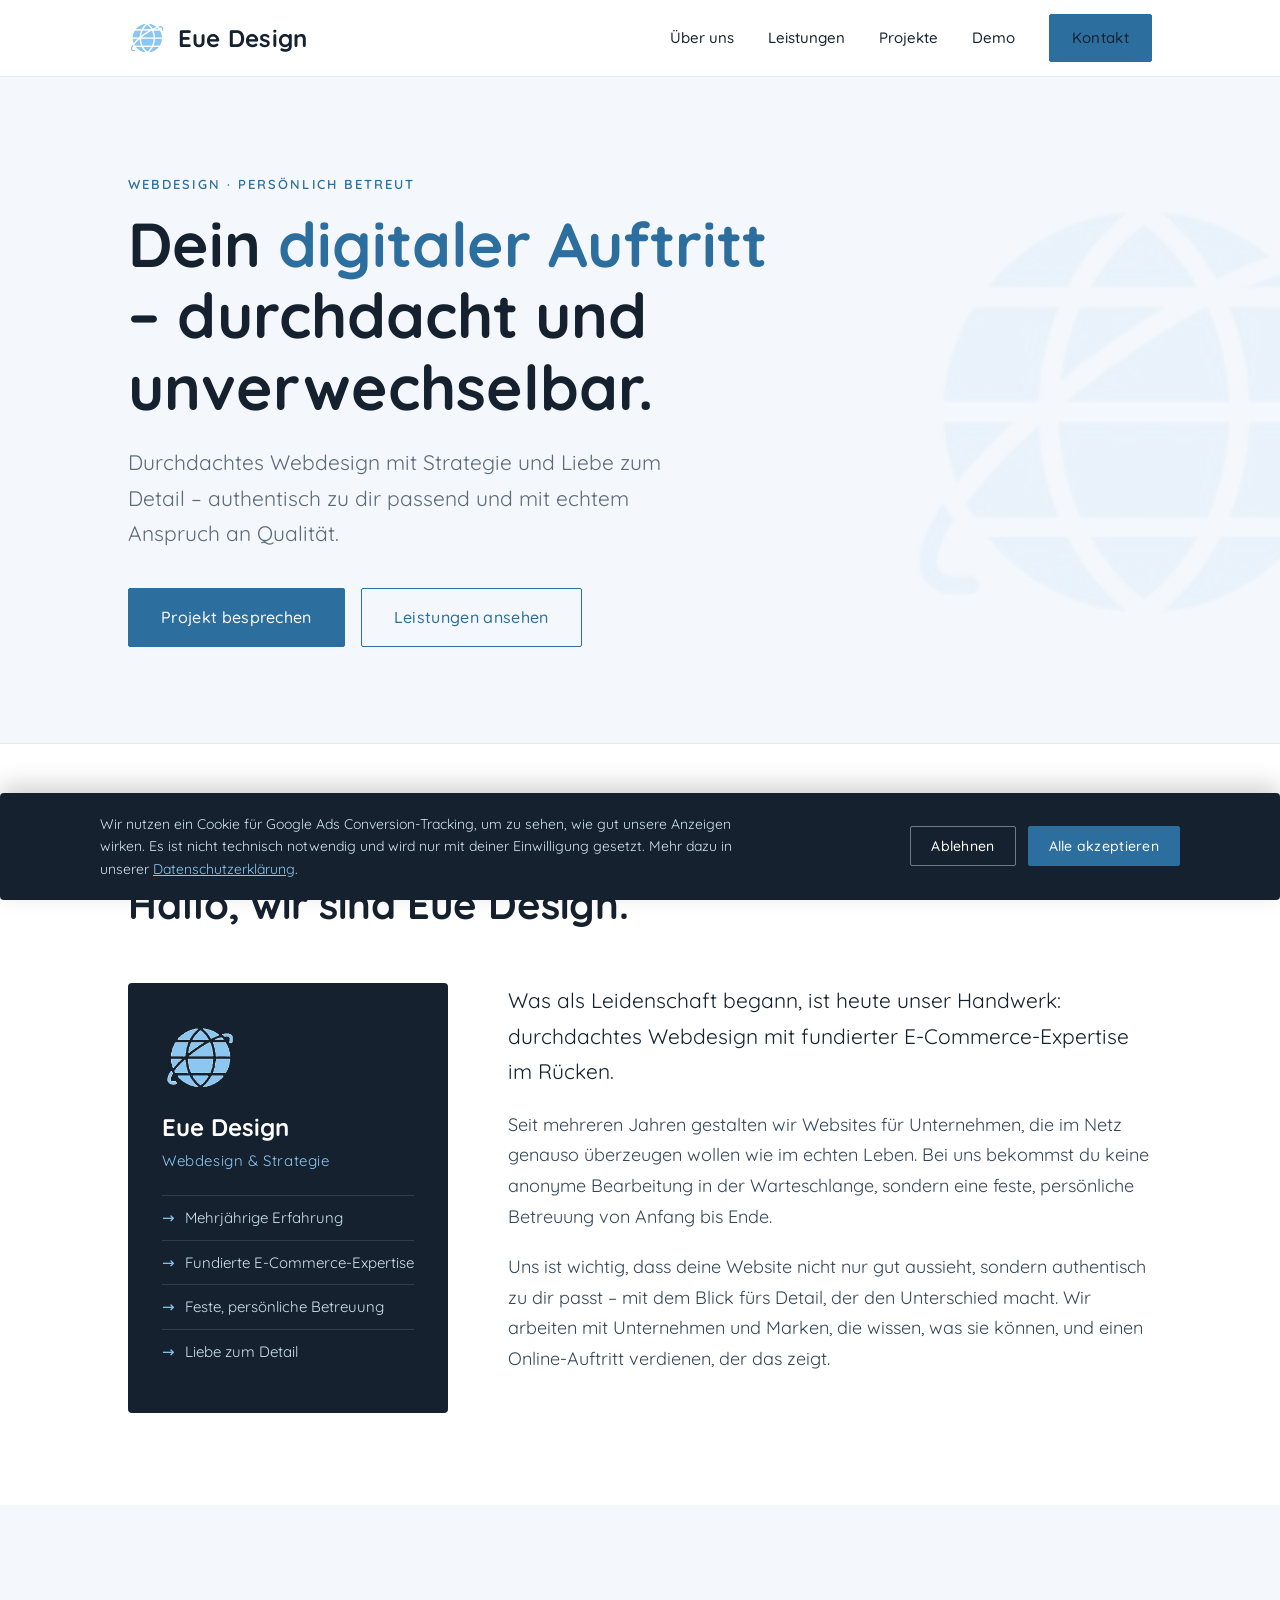
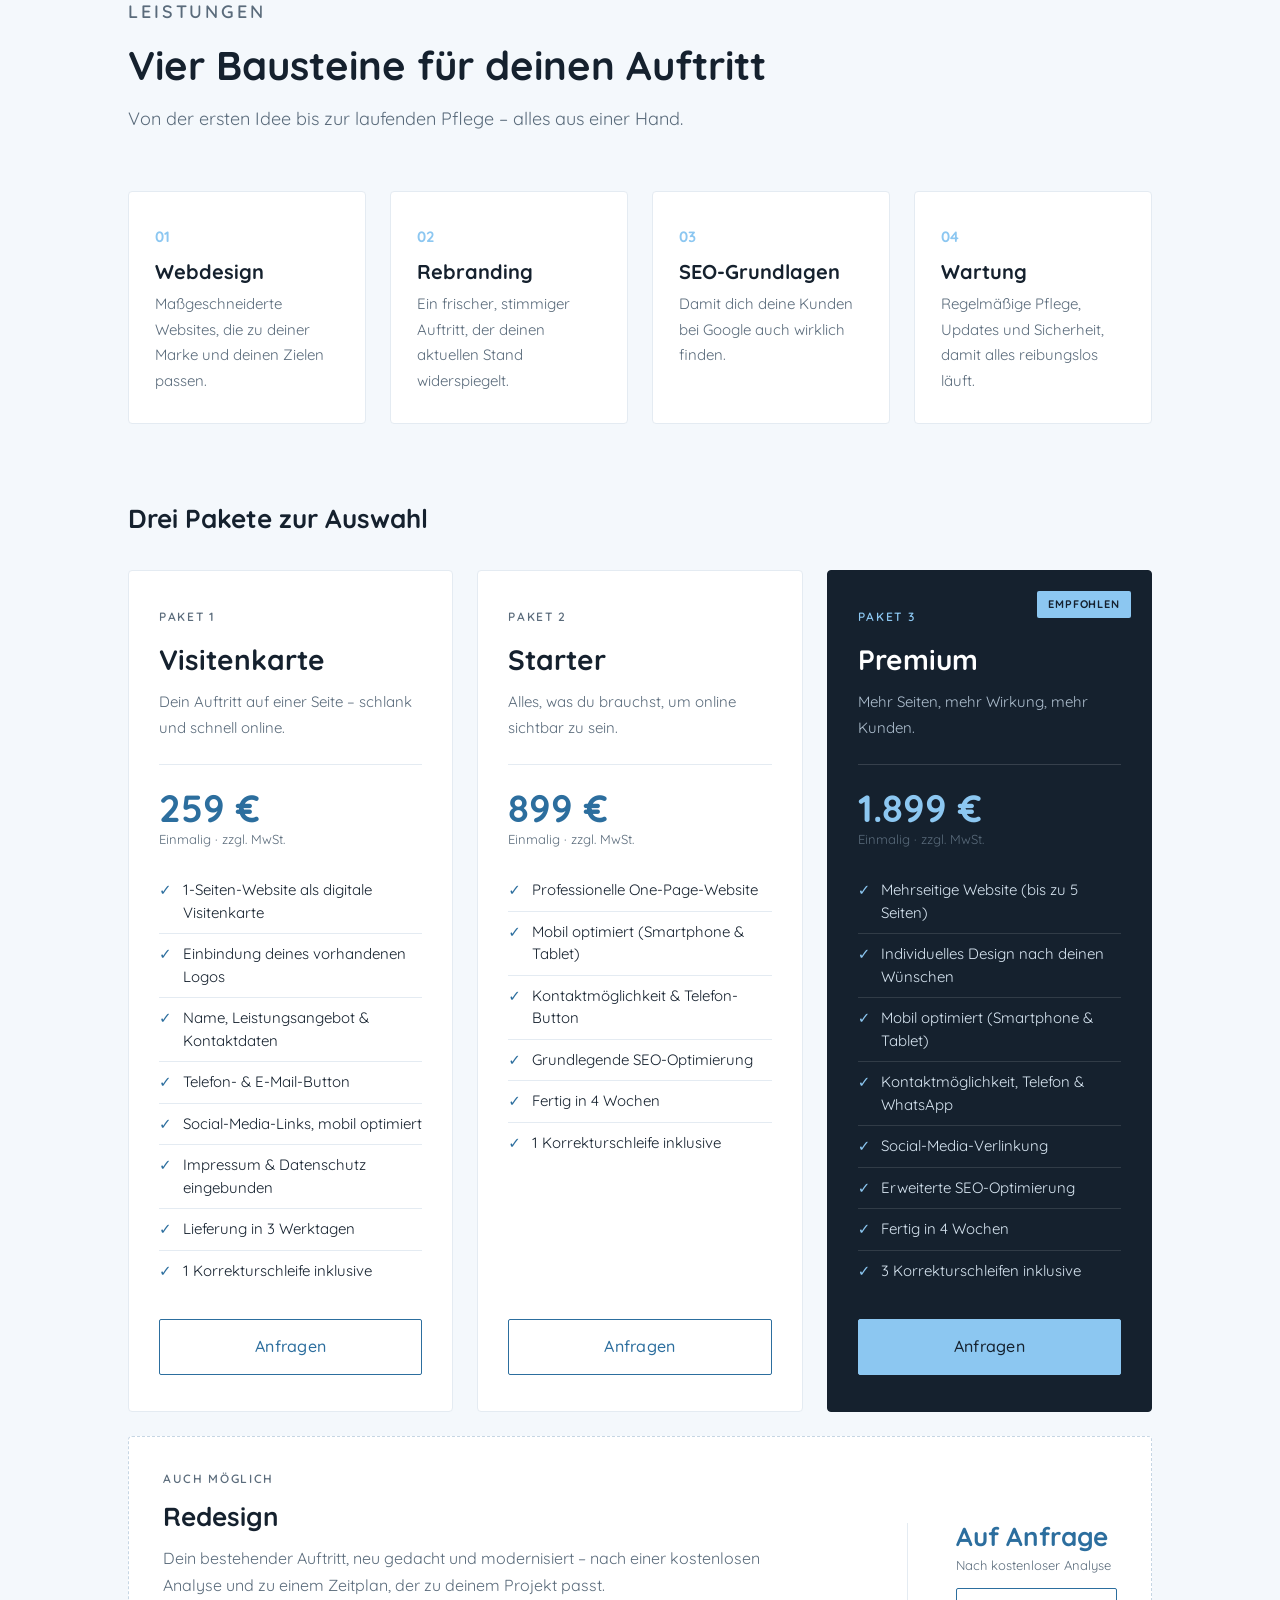
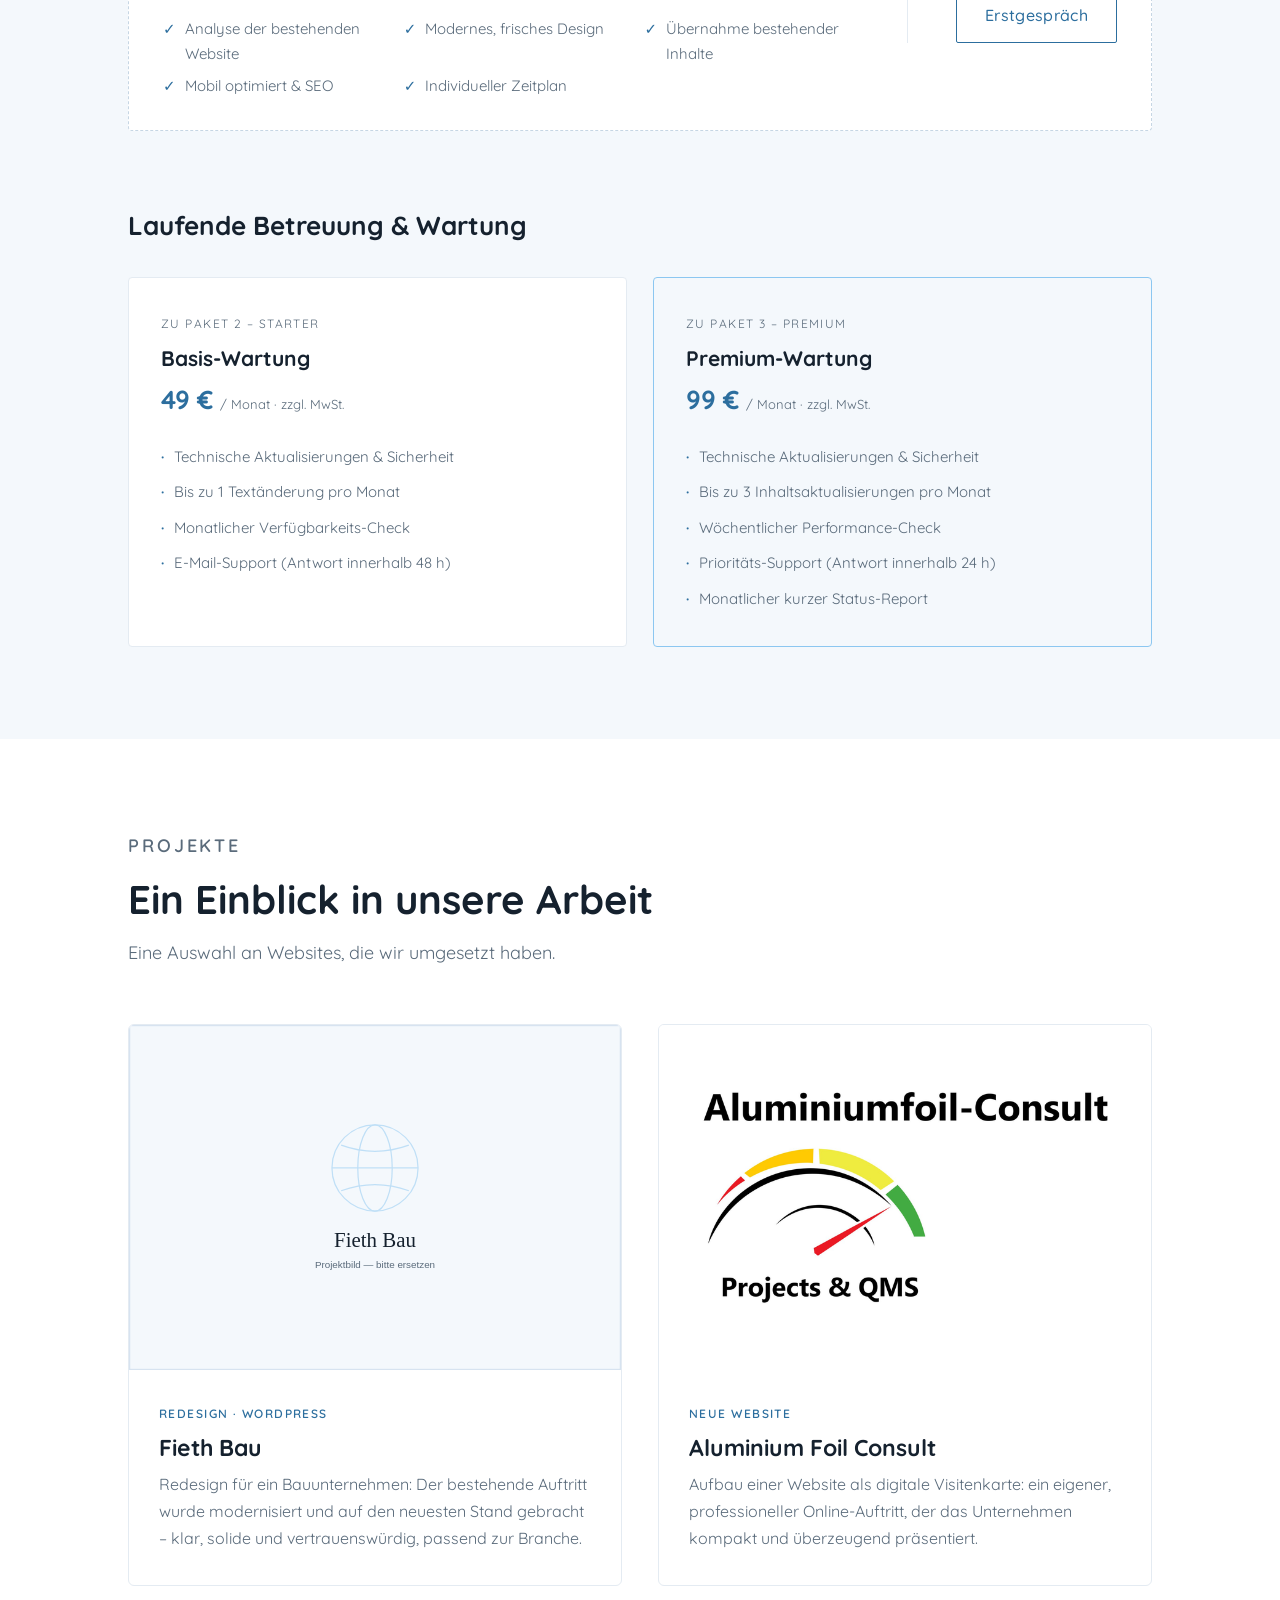
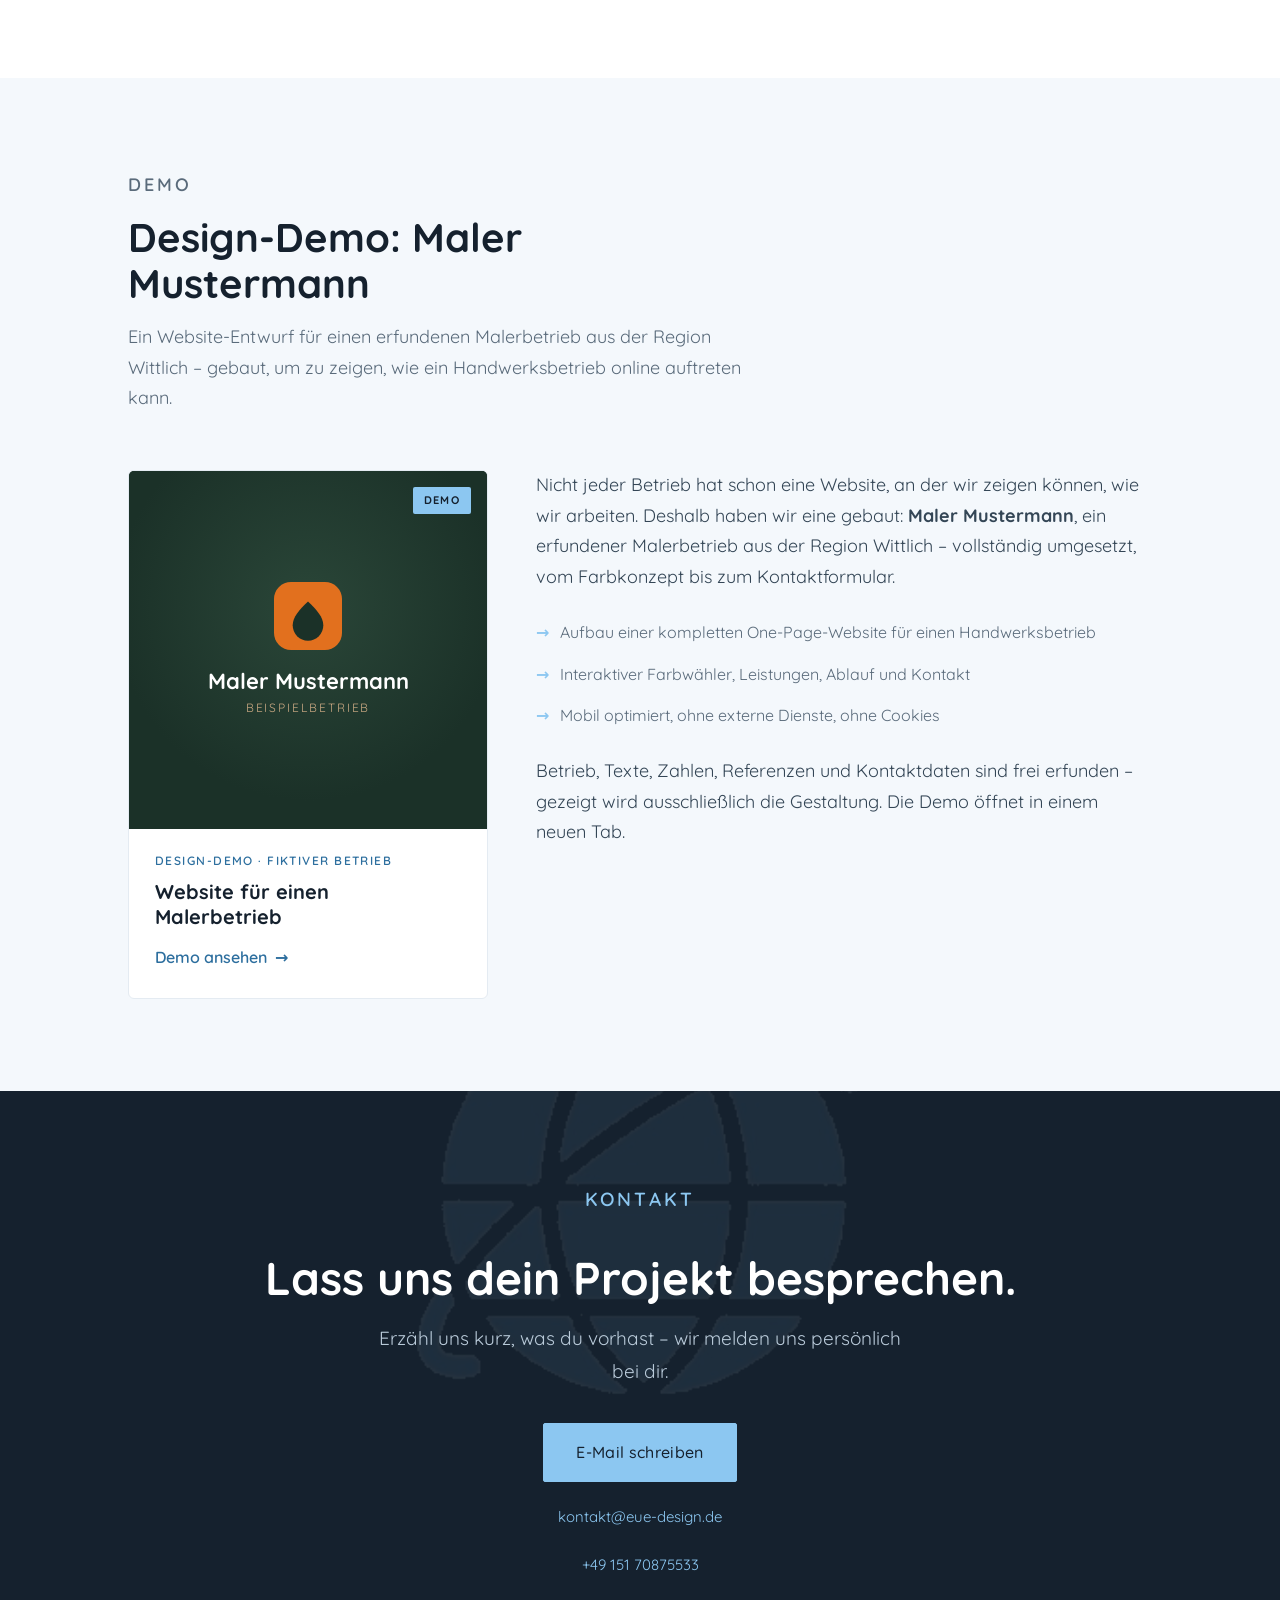
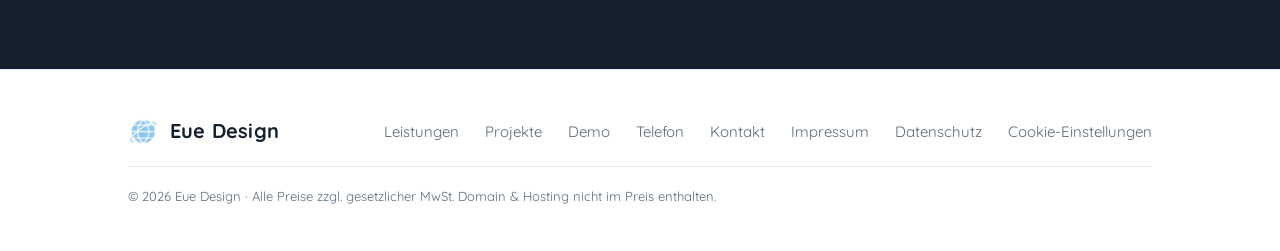
==== commit 4a9e925b: "20.09.-3" ====
--- a/index.html
+++ b/index.html
@@ -177,19 +177,24 @@
           </ul>
           <a class="btn btn-primary" href="#kontakt" style="background:var(--sky);color:var(--ink);border-color:var(--sky);">Anfragen</a>
         </div>
-        <!-- Redesign dezent -->
-        <div class="paket">
+      </div>
+
+      <!-- Redesign: kein viertes Paket, sondern ein Querkasten unter den dreien -->
+      <div class="redesign-note">
+        <div class="redesign-note__main">
           <span class="label">Auch möglich</span>
           <span class="name">Redesign</span>
-          <p class="tagline">Dein bestehender Auftritt, neu gedacht und modernisiert.</p>
-          <div class="price" style="font-size:24px;">Auf Anfrage<small>Nach kostenloser Analyse</small></div>
+          <p>Dein bestehender Auftritt, neu gedacht und modernisiert – nach einer kostenlosen Analyse und zu einem Zeitplan, der zu deinem Projekt passt.</p>
           <ul>
             <li>Analyse der bestehenden Website</li>
             <li>Modernes, frisches Design</li>
             <li>Übernahme bestehender Inhalte</li>
-            <li>Mobil optimiert & SEO</li>
+            <li>Mobil optimiert &amp; SEO</li>
             <li>Individueller Zeitplan</li>
           </ul>
+        </div>
+        <div class="redesign-note__side">
+          <div class="price">Auf Anfrage<small>Nach kostenloser Analyse</small></div>
           <a class="btn btn-ghost" href="#kontakt">Erstgespräch</a>
         </div>
       </div>
--- a/styles.css
+++ b/styles.css
@@ -257,14 +257,14 @@
 .pakete-head h3 { font-size: 26px; }
 .pakete {
   display: grid;
-  grid-template-columns: repeat(4, 1fr);
-  gap: 20px;
+  grid-template-columns: repeat(3, 1fr);
+  gap: 24px;
   align-items: stretch;
 }
 .paket {
   border: 1px solid var(--divider);
   border-radius: 4px;
-  padding: 32px 26px;
+  padding: 36px 30px;
   background: var(--paper);
   display: flex; flex-direction: column;
 }
@@ -272,7 +272,7 @@
   font-size: 12px; letter-spacing: 0.14em; text-transform: uppercase;
   color: var(--muted); font-weight: 600; margin-bottom: 8px;
 }
-.paket .name { font-family: var(--font-display); font-size: 25px; font-weight: 700; }
+.paket .name { font-family: var(--font-display); font-size: 28px; font-weight: 700; }
 .paket .tagline {
   color: var(--muted); font-size: 15px;
   padding-bottom: 24px; margin: 6px 0 24px;
@@ -280,13 +280,13 @@
 }
 .paket .price {
   font-family: var(--font-display);
-  font-size: 34px; font-weight: 700; color: var(--accent);
+  font-size: 38px; font-weight: 700; color: var(--accent);
   line-height: 1;
 }
 .paket .price small { display:block; font-family: var(--font-body); font-size: 13px; font-weight: 400; color: var(--muted); margin-top: 6px; }
 .paket ul { list-style: none; margin: 24px 0 28px; flex-grow: 1; }
 .paket li {
-  font-size: 14.5px; padding: 8px 0; line-height: 1.5;
+  font-size: 15px; padding: 9px 0; line-height: 1.5;
   border-bottom: 1px solid var(--divider);
   display: flex; gap: 11px; align-items: flex-start;
 }
@@ -312,18 +312,53 @@
   text-transform: uppercase; padding: 4px 11px; border-radius: 2px;
 }
 
-/* Redesign dezent */
+/* Redesign: Querkasten unter den drei Paketen, bewusst dezenter
+   (gestrichelter Rahmen, kein Preis in Paketgröße) – es ist kein
+   viertes Paket, sondern ein Angebot nach Analyse. */
 .redesign-note {
-  margin-top: 30px;
-  border: 1px dashed var(--divider);
+  margin-top: 24px;
+  border: 1px dashed #C6D6E4;
   border-radius: 4px;
-  padding: 22px 26px;
+  padding: 32px 34px;
   background: var(--paper);
-  display: flex; flex-wrap: wrap; gap: 8px 18px; align-items: baseline;
-}
-.redesign-note .name { font-family: var(--font-display); font-size: 19px; font-weight: 700; }
-.redesign-note p { color: var(--muted); font-size: 15px; flex: 1 1 320px; }
-.redesign-note .price { color: var(--accent); font-weight: 600; }
+  display: grid; grid-template-columns: 1fr auto; gap: 28px 48px; align-items: center;
+}
+.redesign-note .label {
+  display: block;
+  font-size: 12px; letter-spacing: 0.14em; text-transform: uppercase;
+  color: var(--muted); font-weight: 600; margin-bottom: 6px;
+}
+.redesign-note .name { display: block; font-family: var(--font-display); font-size: 26px; font-weight: 700; }
+.redesign-note p { color: var(--muted); font-size: 16px; margin-top: 6px; max-width: 64ch; }
+.redesign-note ul {
+  list-style: none; margin-top: 16px;
+  display: grid; grid-template-columns: repeat(auto-fit, minmax(210px, 1fr)); gap: 6px 26px;
+}
+.redesign-note li { font-size: 15px; color: var(--muted); display: flex; gap: 9px; align-items: baseline; }
+.redesign-note li::before { content: '✓'; color: var(--accent); font-weight: 700; flex-shrink: 0; }
+.redesign-note__side {
+  display: flex; flex-direction: column; align-items: flex-start; gap: 16px;
+  padding-left: 48px; border-left: 1px solid var(--divider);
+}
+.redesign-note .price {
+  font-family: var(--font-display); font-size: 26px; font-weight: 700;
+  color: var(--accent); line-height: 1.1;
+}
+.redesign-note .price small {
+  display: block; font-family: var(--font-body); font-size: 13px;
+  font-weight: 400; color: var(--muted); margin-top: 6px;
+}
+.redesign-note .btn { padding: 13px 28px; }
+
+@media (max-width: 820px) {
+  .redesign-note { grid-template-columns: 1fr; gap: 24px; padding: 28px; }
+  .redesign-note__side {
+    padding-left: 0; border-left: 0;
+    border-top: 1px solid var(--divider); padding-top: 22px;
+    flex-direction: row; flex-wrap: wrap; align-items: center; justify-content: space-between;
+    gap: 16px; width: 100%;
+  }
+}
 
 /* --- Wartung ------------------------------------------- */
 .wartung { margin-top: 80px; }
@@ -489,9 +524,9 @@
 }
 
 /* --- Responsive ---------------------------------------- */
-@media (max-width: 1000px) {
+@media (max-width: 900px) {
   .bausteine { grid-template-columns: repeat(2, 1fr); }
-  .pakete { grid-template-columns: repeat(2, 1fr); }
+  .pakete { grid-template-columns: 1fr; }
   .about-grid { grid-template-columns: 1fr; gap: 36px; }
   .wartung-grid, .projekte-grid { grid-template-columns: 1fr; }
 }
@@ -506,7 +541,6 @@
   }
   .nav-toggle { display: block; }
   .bausteine { grid-template-columns: 1fr; }
-  .pakete { grid-template-columns: 1fr; }
   section { padding: 64px 0; }
   .hero .wrap { padding-top: 64px; padding-bottom: 64px; }
   .demo-meta { gap: 6px 20px; margin-top: -16px; }
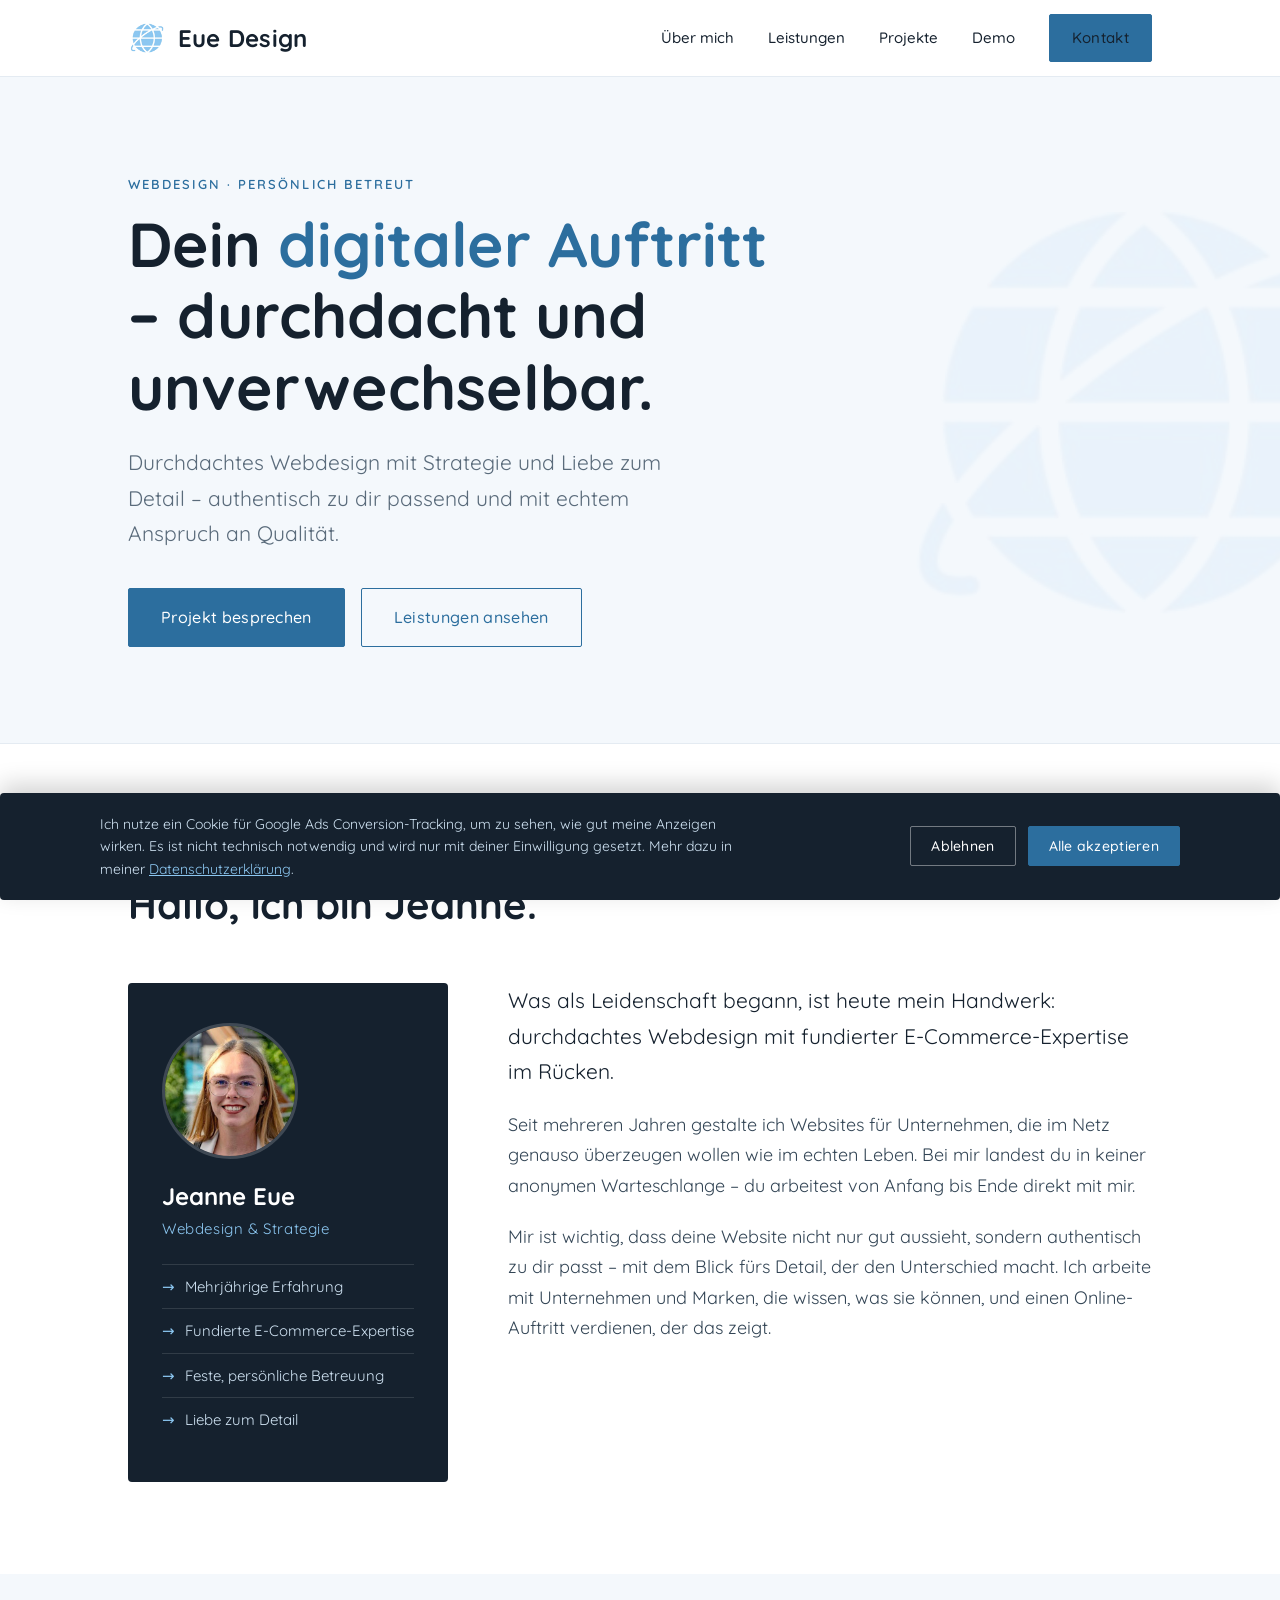
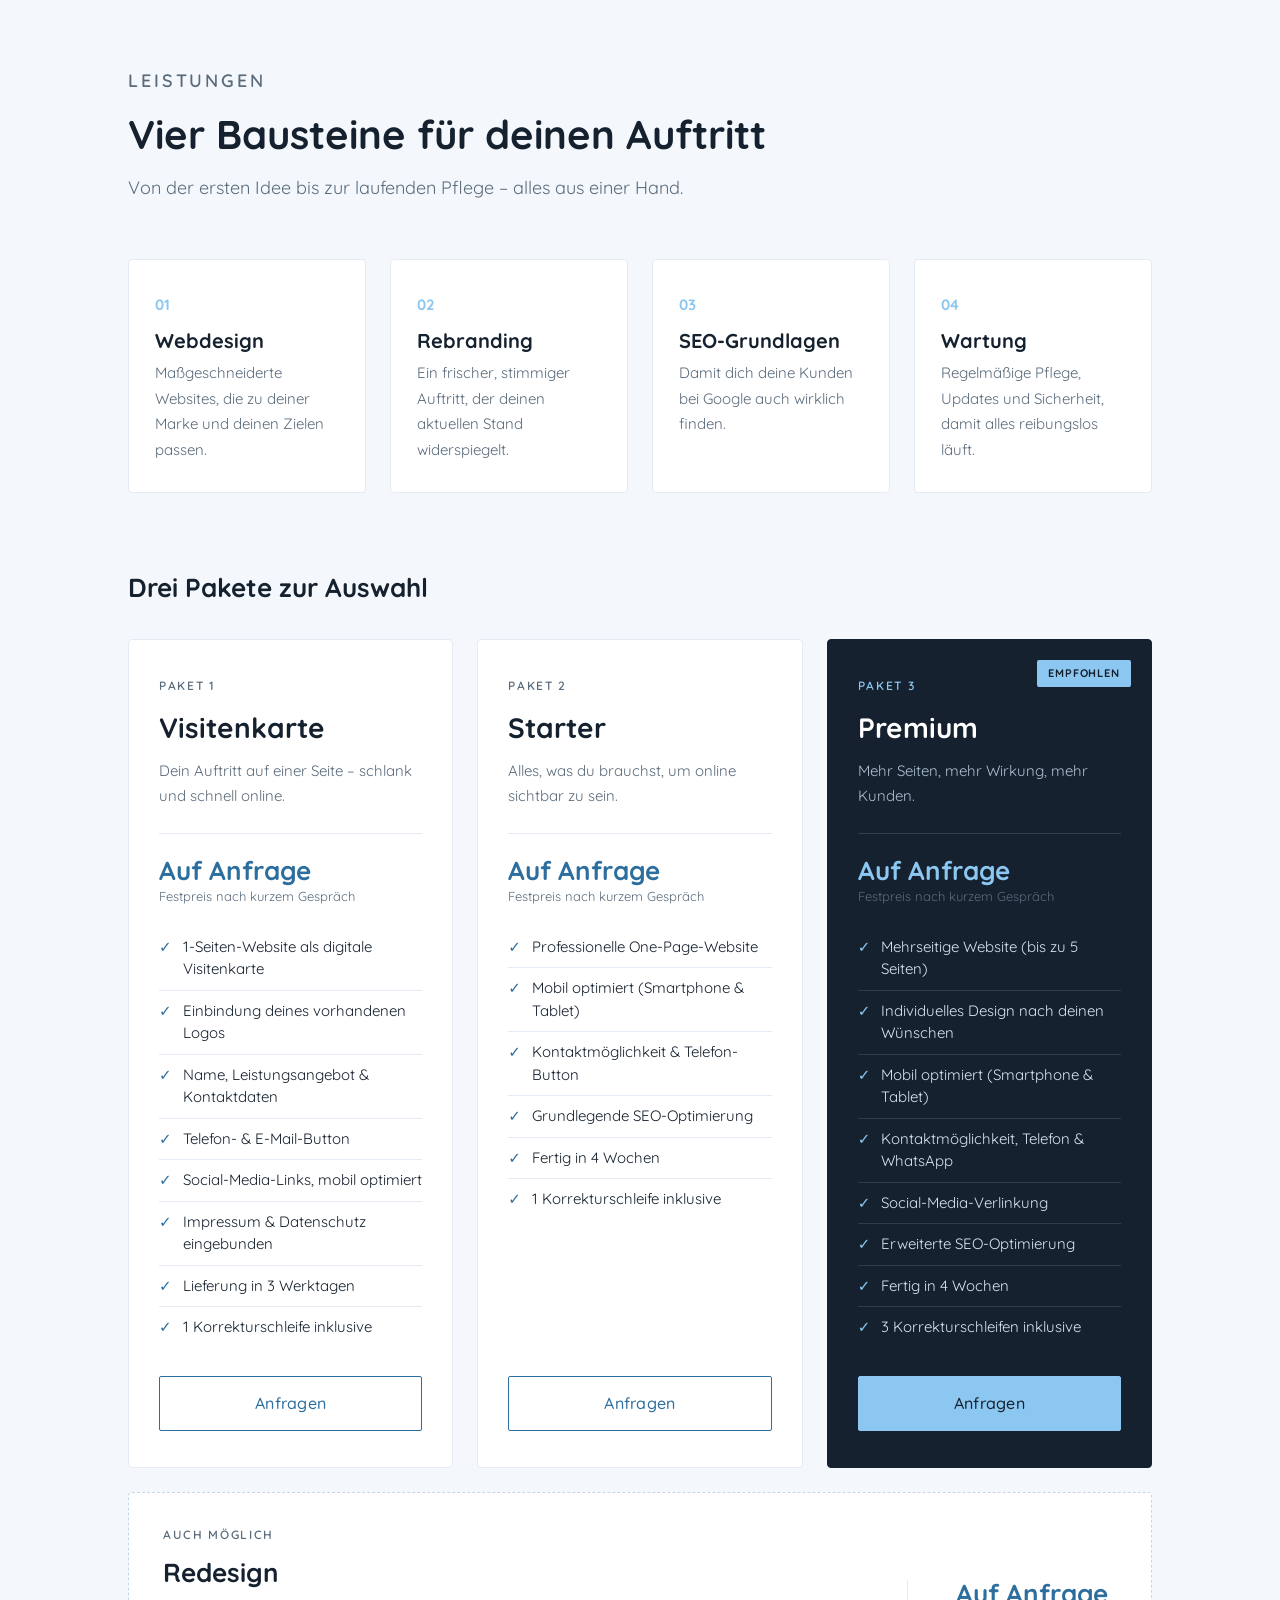
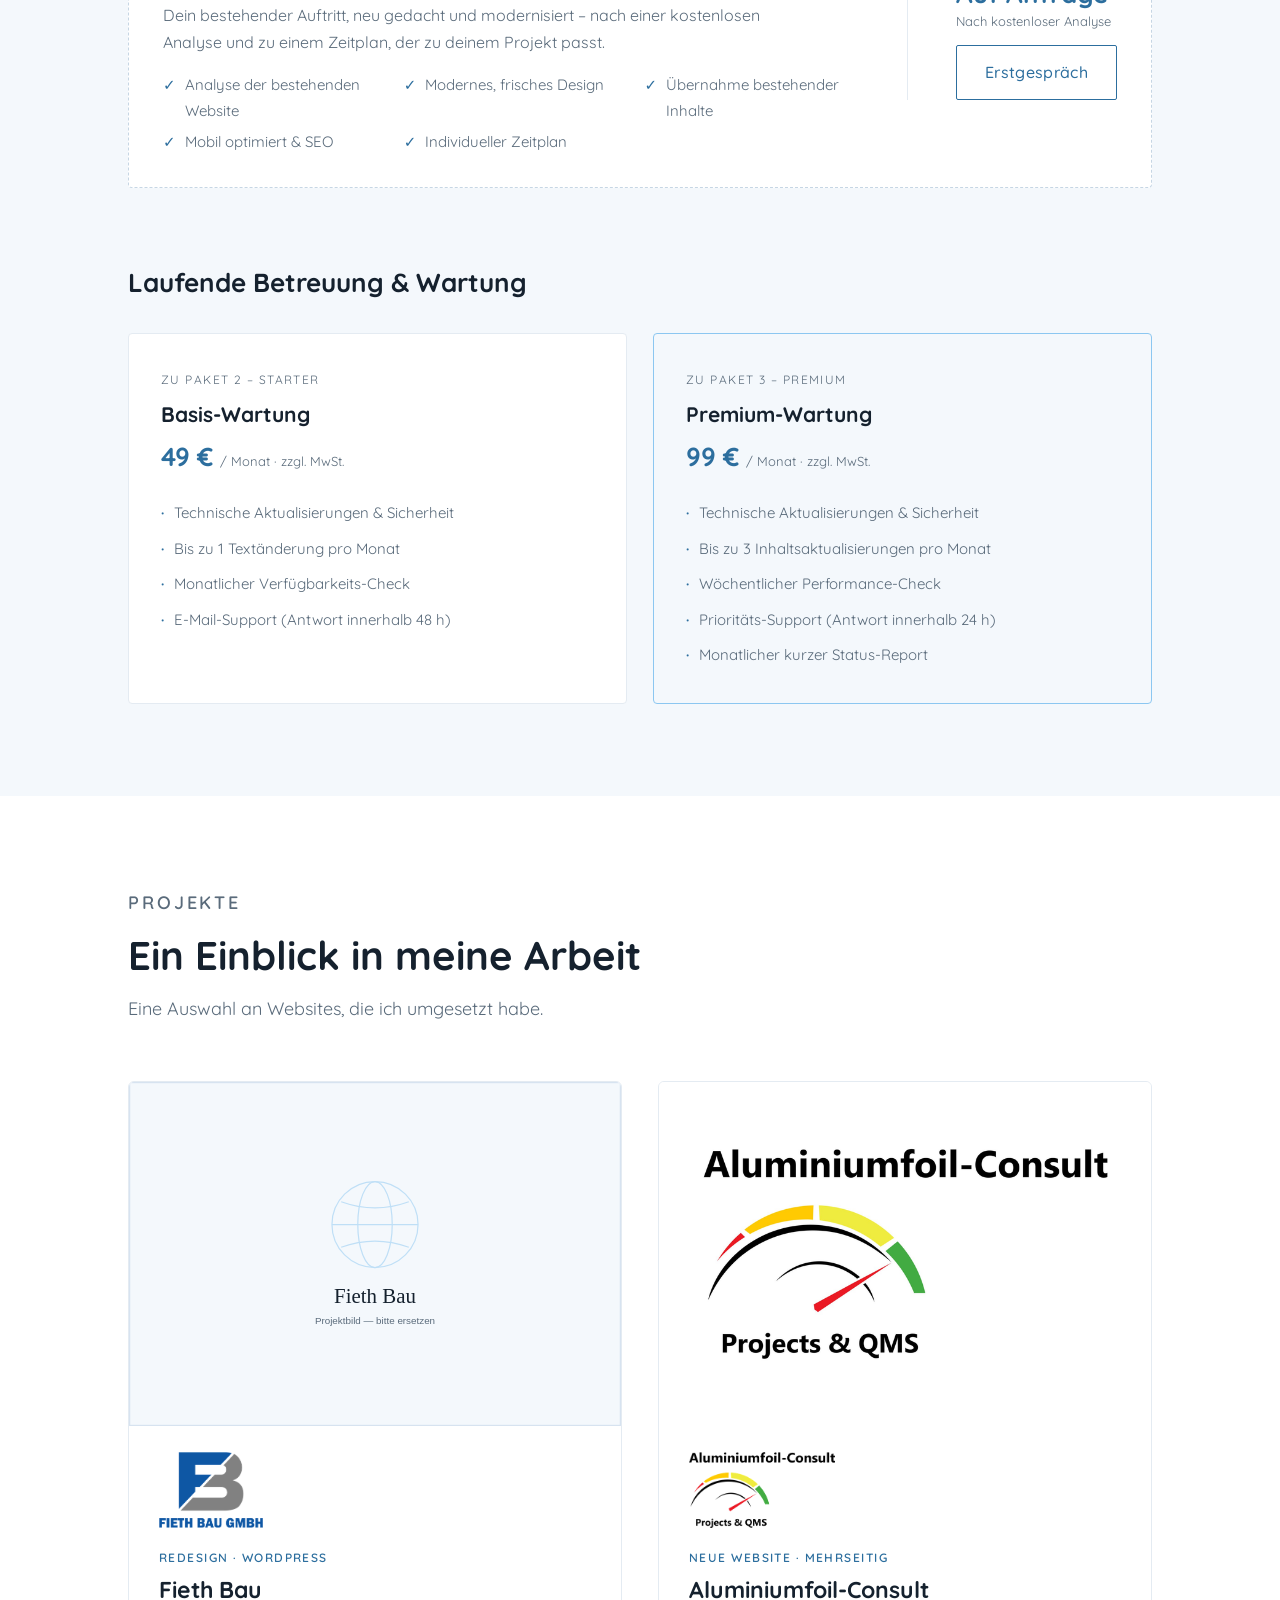
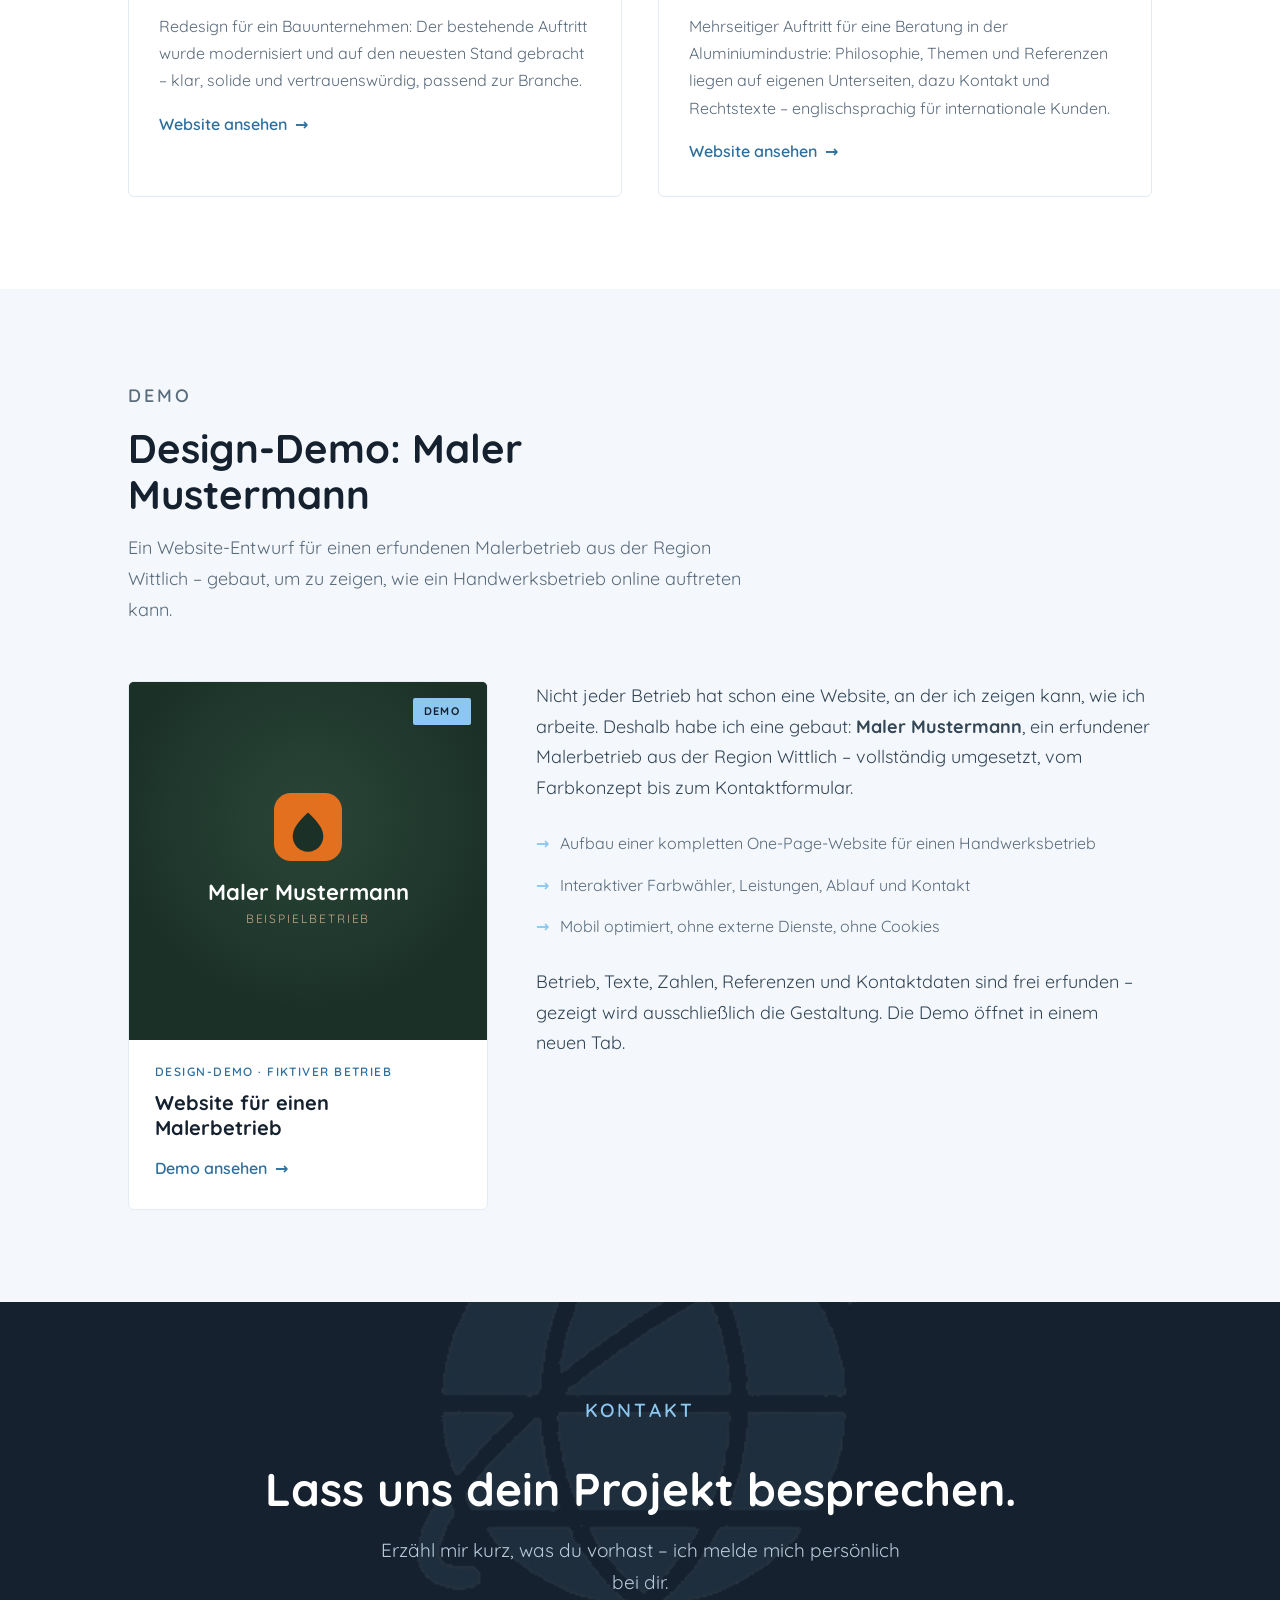
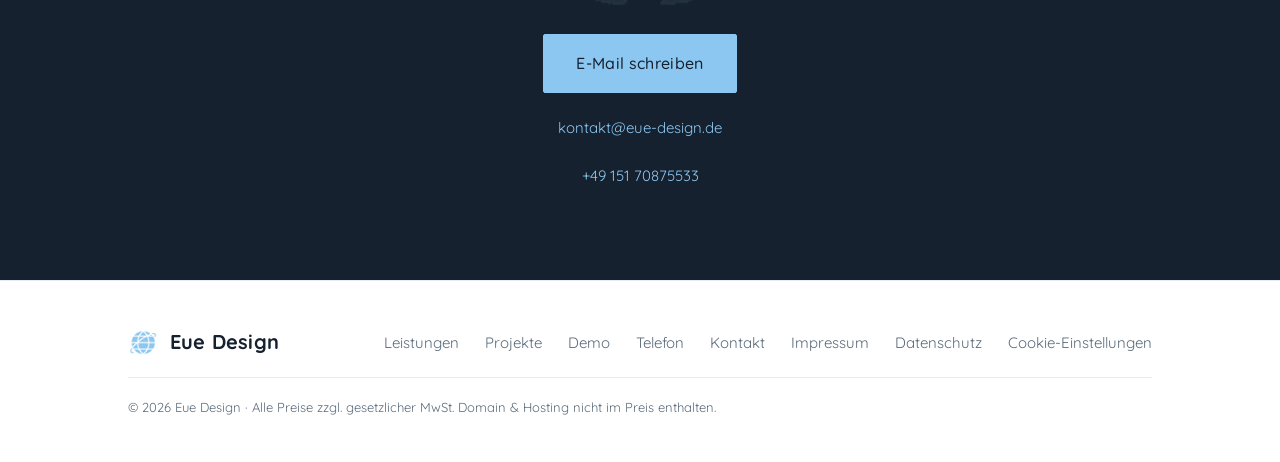
==== commit b1f101db: "12.10." ====
--- a/index.html
+++ b/index.html
@@ -36,7 +36,7 @@
         <svg width="26" height="26" viewBox="0 0 24 24" fill="none" stroke="currentColor" stroke-width="2"><line x1="3" y1="6" x2="21" y2="6"/><line x1="3" y1="12" x2="21" y2="12"/><line x1="3" y1="18" x2="21" y2="18"/></svg>
       </button>
       <nav class="nav" id="nav">
-        <a href="#ueber-mich">Über uns</a>
+        <a href="#ueber-mich">Über mich</a>
         <a href="#leistungen">Leistungen</a>
         <a href="#projekte">Projekte</a>
         <a href="#demo">Demo</a>
@@ -64,13 +64,14 @@
   <section id="ueber-mich">
     <div class="wrap">
       <div class="section-head">
-        <p class="eyebrow">Über uns</p>
-        <h2>Hallo, wir sind Eue Design.</h2>
+        <p class="eyebrow">Über mich</p>
+        <h2>Hallo, ich bin Jeanne.</h2>
       </div>
       <div class="about-grid">
         <aside class="about-card">
-          <img class="globe" src="assets/globe.png" alt="">
-          <h3>Eue Design</h3>
+          <!-- Porträt: fehlt die Datei, erscheint ersatzweise das Globus-Icon. -->
+          <img class="portrait" src="assets/portrait.jpg" alt="Jeanne Eue, Inhaberin von Eue Design" onerror="this.onerror=null;this.src='assets/globe.png';this.className='globe'">
+          <h3>Jeanne Eue</h3>
           <p class="role">Webdesign &amp; Strategie</p>
           <ul>
             <li>Mehrjährige Erfahrung</li>
@@ -80,9 +81,9 @@
           </ul>
         </aside>
         <div class="about-text">
-          <p>Was als Leidenschaft begann, ist heute unser Handwerk: durchdachtes Webdesign mit fundierter E-Commerce-Expertise im Rücken.</p>
-          <p>Seit mehreren Jahren gestalten wir Websites für Unternehmen, die im Netz genauso überzeugen wollen wie im echten Leben. Bei uns bekommst du keine anonyme Bearbeitung in der Warteschlange, sondern eine feste, persönliche Betreuung von Anfang bis Ende.</p>
-          <p>Uns ist wichtig, dass deine Website nicht nur gut aussieht, sondern authentisch zu dir passt – mit dem Blick fürs Detail, der den Unterschied macht. Wir arbeiten mit Unternehmen und Marken, die wissen, was sie können, und einen Online-Auftritt verdienen, der das zeigt.</p>
+          <p>Was als Leidenschaft begann, ist heute mein Handwerk: durchdachtes Webdesign mit fundierter E-Commerce-Expertise im Rücken.</p>
+          <p>Seit mehreren Jahren gestalte ich Websites für Unternehmen, die im Netz genauso überzeugen wollen wie im echten Leben. Bei mir landest du in keiner anonymen Warteschlange – du arbeitest von Anfang bis Ende direkt mit mir.</p>
+          <p>Mir ist wichtig, dass deine Website nicht nur gut aussieht, sondern authentisch zu dir passt – mit dem Blick fürs Detail, der den Unterschied macht. Ich arbeite mit Unternehmen und Marken, die wissen, was sie können, und einen Online-Auftritt verdienen, der das zeigt.</p>
         </div>
       </div>
     </div>
@@ -129,7 +130,7 @@
           <span class="label">Paket 1</span>
           <span class="name">Visitenkarte</span>
           <p class="tagline">Dein Auftritt auf einer Seite – schlank und schnell online.</p>
-          <div class="price">259 €<small>Einmalig · zzgl. MwSt.</small></div>
+          <div class="price price--ask">Auf Anfrage<small>Festpreis nach kurzem Gespräch</small></div>
           <ul>
             <li>1-Seiten-Website als digitale Visitenkarte</li>
             <li>Einbindung deines vorhandenen Logos</li>
@@ -147,7 +148,7 @@
           <span class="label">Paket 2</span>
           <span class="name">Starter</span>
           <p class="tagline">Alles, was du brauchst, um online sichtbar zu sein.</p>
-          <div class="price">899 €<small>Einmalig · zzgl. MwSt.</small></div>
+          <div class="price price--ask">Auf Anfrage<small>Festpreis nach kurzem Gespräch</small></div>
           <ul>
             <li>Professionelle One-Page-Website</li>
             <li>Mobil optimiert (Smartphone & Tablet)</li>
@@ -164,7 +165,7 @@
           <span class="label">Paket 3</span>
           <span class="name">Premium</span>
           <p class="tagline">Mehr Seiten, mehr Wirkung, mehr Kunden.</p>
-          <div class="price">1.899 €<small>Einmalig · zzgl. MwSt.</small></div>
+          <div class="price price--ask">Auf Anfrage<small>Festpreis nach kurzem Gespräch</small></div>
           <ul>
             <li>Mehrseitige Website (bis zu 5 Seiten)</li>
             <li>Individuelles Design nach deinen Wünschen</li>
@@ -238,25 +239,34 @@
     <div class="wrap">
       <div class="section-head">
         <p class="eyebrow">Projekte</p>
-        <h2>Ein Einblick in unsere Arbeit</h2>
-        <p>Eine Auswahl an Websites, die wir umgesetzt haben.</p>
+        <h2>Ein Einblick in meine Arbeit</h2>
+        <p>Eine Auswahl an Websites, die ich umgesetzt habe.</p>
       </div>
       <div class="projekte-grid">
         <article class="projekt">
-          <div class="thumb"><img src="assets/projekt-fieth-bau.svg" alt="Projektvorschau Fieth Bau"></div>
-          <div class="body">
-            <span class="kind">Redesign · WordPress</span>
-            <h3>Fieth Bau</h3>
-            <p>Redesign für ein Bauunternehmen: Der bestehende Auftritt wurde modernisiert und auf den neuesten Stand gebracht – klar, solide und vertrauenswürdig, passend zur Branche.</p>
-          </div>
+          <a class="projekt__link" href="https://fieth-bau.de" target="_blank" rel="noopener">
+            <div class="thumb"><img src="assets/projekt-fieth-bau.svg" alt="Projektvorschau Fieth Bau"></div>
+            <div class="body">
+              <!-- Fehlt die Logodatei, entfernt sich der Platz von selbst. -->
+              <div class="projekt__logo"><img src="assets/logo-fieth-bau.png" alt="Logo Fieth Bau GmbH" loading="lazy" onerror="this.parentNode.remove()"></div>
+              <span class="kind">Redesign · WordPress</span>
+              <h3>Fieth Bau</h3>
+              <p>Redesign für ein Bauunternehmen: Der bestehende Auftritt wurde modernisiert und auf den neuesten Stand gebracht – klar, solide und vertrauenswürdig, passend zur Branche.</p>
+              <span class="projekt__visit">Website ansehen <span class="projekt__arw" aria-hidden="true">→</span></span>
+            </div>
+          </a>
         </article>
         <article class="projekt">
-          <div class="thumb"><img src="assets/projekt-aluminiumfoil-consult.png" alt="Projektvorschau Aluminium Foil Consult"></div>
-          <div class="body">
-            <span class="kind">Neue Website</span>
-            <h3>Aluminium Foil Consult</h3>
-            <p>Aufbau einer Website als digitale Visitenkarte: ein eigener, professioneller Online-Auftritt, der das Unternehmen kompakt und überzeugend präsentiert.</p>
-          </div>
+          <a class="projekt__link" href="https://aluminiumfoil-consult.com/" target="_blank" rel="noopener">
+            <div class="thumb"><img src="assets/projekt-aluminiumfoil-consult.png" alt="Projektvorschau Aluminiumfoil-Consult"></div>
+            <div class="body">
+              <div class="projekt__logo"><img src="assets/logo-aluminiumfoil-consult.png" alt="Logo Aluminiumfoil-Consult" loading="lazy" onerror="this.parentNode.remove()"></div>
+              <span class="kind">Neue Website · Mehrseitig</span>
+              <h3>Aluminiumfoil-Consult</h3>
+              <p>Mehrseitiger Auftritt für eine Beratung in der Aluminiumindustrie: Philosophie, Themen und Referenzen liegen auf eigenen Unterseiten, dazu Kontakt und Rechtstexte – englischsprachig für internationale Kunden.</p>
+              <span class="projekt__visit">Website ansehen <span class="projekt__arw" aria-hidden="true">→</span></span>
+            </div>
+          </a>
         </article>
       </div>
     </div>
@@ -294,7 +304,7 @@
         </a>
 
         <div class="demo-text">
-          <p>Nicht jeder Betrieb hat schon eine Website, an der wir zeigen können, wie wir arbeiten. Deshalb haben wir eine gebaut: <b>Maler Mustermann</b>, ein erfundener Malerbetrieb aus der Region Wittlich – vollständig umgesetzt, vom Farbkonzept bis zum Kontaktformular.</p>
+          <p>Nicht jeder Betrieb hat schon eine Website, an der ich zeigen kann, wie ich arbeite. Deshalb habe ich eine gebaut: <b>Maler Mustermann</b>, ein erfundener Malerbetrieb aus der Region Wittlich – vollständig umgesetzt, vom Farbkonzept bis zum Kontaktformular.</p>
           <ul>
             <li>Aufbau einer kompletten One-Page-Website für einen Handwerksbetrieb</li>
             <li>Interaktiver Farbwähler, Leistungen, Ablauf und Kontakt</li>
@@ -312,7 +322,7 @@
     <div class="wrap">
       <p class="eyebrow" style="color:var(--sky);">Kontakt</p>
       <h2>Lass uns dein Projekt besprechen.</h2>
-      <p>Erzähl uns kurz, was du vorhast – wir melden uns persönlich bei dir.</p>
+      <p>Erzähl mir kurz, was du vorhast – ich melde mich persönlich bei dir.</p>
       <a class="btn btn-primary" href="mailto:kontakt@eue-design.de?subject=Projektanfrage%20%C3%BCber%20eue-design.de">E-Mail schreiben</a>
       <a class="mail" href="mailto:kontakt@eue-design.de">kontakt@eue-design.de</a>
       <a class="mail" href="tel:+4915170875533">+49 151 70875533</a>
@@ -350,7 +360,7 @@
   <!-- COOKIE-CONSENT-BANNER (Google Ads Conversion-Tracking) -->
   <div class="cookie-banner" id="cookieBanner" role="region" aria-label="Cookie-Einwilligung" tabindex="-1">
     <div class="cookie-banner-inner">
-      <p>Wir nutzen ein Cookie für Google Ads Conversion-Tracking, um zu sehen, wie gut unsere Anzeigen wirken. Es ist nicht technisch notwendig und wird nur mit deiner Einwilligung gesetzt. Mehr dazu in unserer <a href="datenschutz.html">Datenschutzerklärung</a>.</p>
+      <p>Ich nutze ein Cookie für Google Ads Conversion-Tracking, um zu sehen, wie gut meine Anzeigen wirken. Es ist nicht technisch notwendig und wird nur mit deiner Einwilligung gesetzt. Mehr dazu in meiner <a href="datenschutz.html">Datenschutzerklärung</a>.</p>
       <div class="cookie-banner-actions">
         <button type="button" class="btn btn-ghost" id="cookieDecline">Ablehnen</button>
         <button type="button" class="btn btn-primary" id="cookieAccept">Alle akzeptieren</button>
--- a/styles.css
+++ b/styles.css
@@ -208,6 +208,14 @@
 .about-card .globe {
   width: 76px; margin-bottom: 22px;
 }
+/* Porträt in der Über-mich-Karte. Rund und beschnitten, damit jedes
+   Seitenverhältnis passt; der helle Ring trennt es vom dunklen Grund. */
+.about-card .portrait {
+  width: 136px; height: 136px;
+  border-radius: 50%; object-fit: cover; object-position: center top;
+  margin-bottom: 24px;
+  border: 3px solid rgba(255,255,255,0.18);
+}
 .about-card h3 {
   color: #fff; font-size: 24px; margin-bottom: 6px;
 }
@@ -283,6 +291,8 @@
   font-size: 38px; font-weight: 700; color: var(--accent);
   line-height: 1;
 }
+/* Pakete ohne Zahl: "Auf Anfrage" braucht nicht die Größe eines Preises. */
+.paket .price--ask { font-size: 26px; }
 .paket .price small { display:block; font-family: var(--font-body); font-size: 13px; font-weight: 400; color: var(--muted); margin-top: 6px; }
 .paket ul { list-style: none; margin: 24px 0 28px; flex-grow: 1; }
 .paket li {
@@ -387,10 +397,25 @@
 .projekt:hover { transform: translateY(-4px); box-shadow: 0 18px 40px rgba(21,33,46,0.09); }
 .projekt .thumb { aspect-ratio: 800 / 560; background: var(--soft); }
 .projekt .thumb img { width: 100%; height: 100%; object-fit: cover; }
-.projekt .body { padding: 28px 30px 32px; }
-.projekt .kind { font-size: 12px; letter-spacing: 0.12em; text-transform: uppercase; color: var(--accent); font-weight: 600; }
+.projekt .body { padding: 26px 30px 30px; }
+.projekt .kind { display: block; font-size: 12px; letter-spacing: 0.12em; text-transform: uppercase; color: var(--accent); font-weight: 600; }
 .projekt h3 { font-size: 23px; margin: 8px 0 10px; }
 .projekt p { color: var(--muted); font-size: 16px; }
+
+/* Karte verlinkt auf die Website des Kunden */
+.projekt__link { display: block; color: var(--ink); }
+.projekt__link:hover { color: var(--ink); }
+/* Kundenlogo über dem Projekttitel. Alle Logos auf gleiche Höhe
+   normiert, Breite richtet sich nach dem jeweiligen Logo. */
+.projekt__logo { height: 76px; display: flex; align-items: center; margin-bottom: 20px; }
+.projekt__logo img { height: 100%; width: auto; max-width: 250px; object-fit: contain; }
+.projekt__visit {
+  display: inline-flex; align-items: center; gap: .5em;
+  margin-top: 16px; color: var(--accent); font-weight: 600; font-size: 16px;
+}
+.projekt__arw { transition: transform .2s; }
+.projekt:hover .projekt__arw { transform: translateX(4px); }
+.projekt:hover .projekt__visit { color: var(--accent-d); }
 
 /* =========================================================
    Demo (Sektion #demo auf der Startseite)
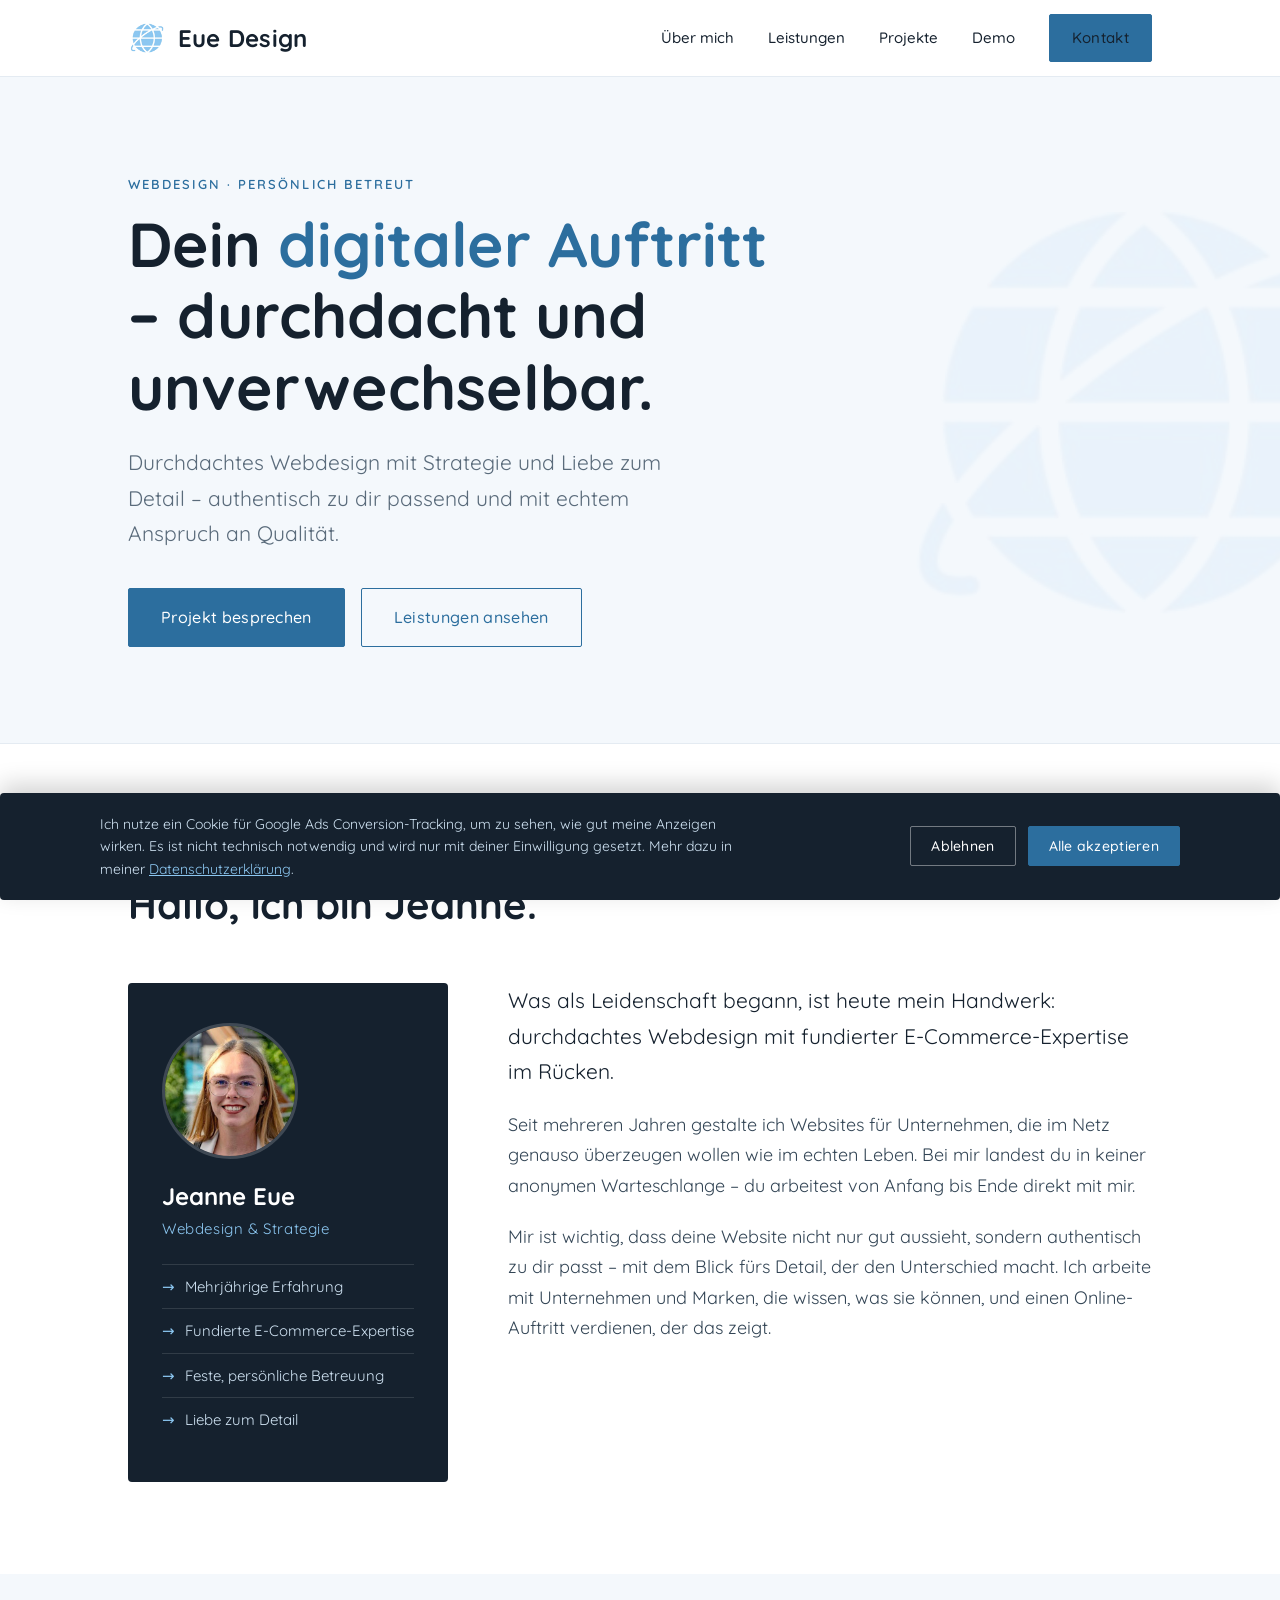
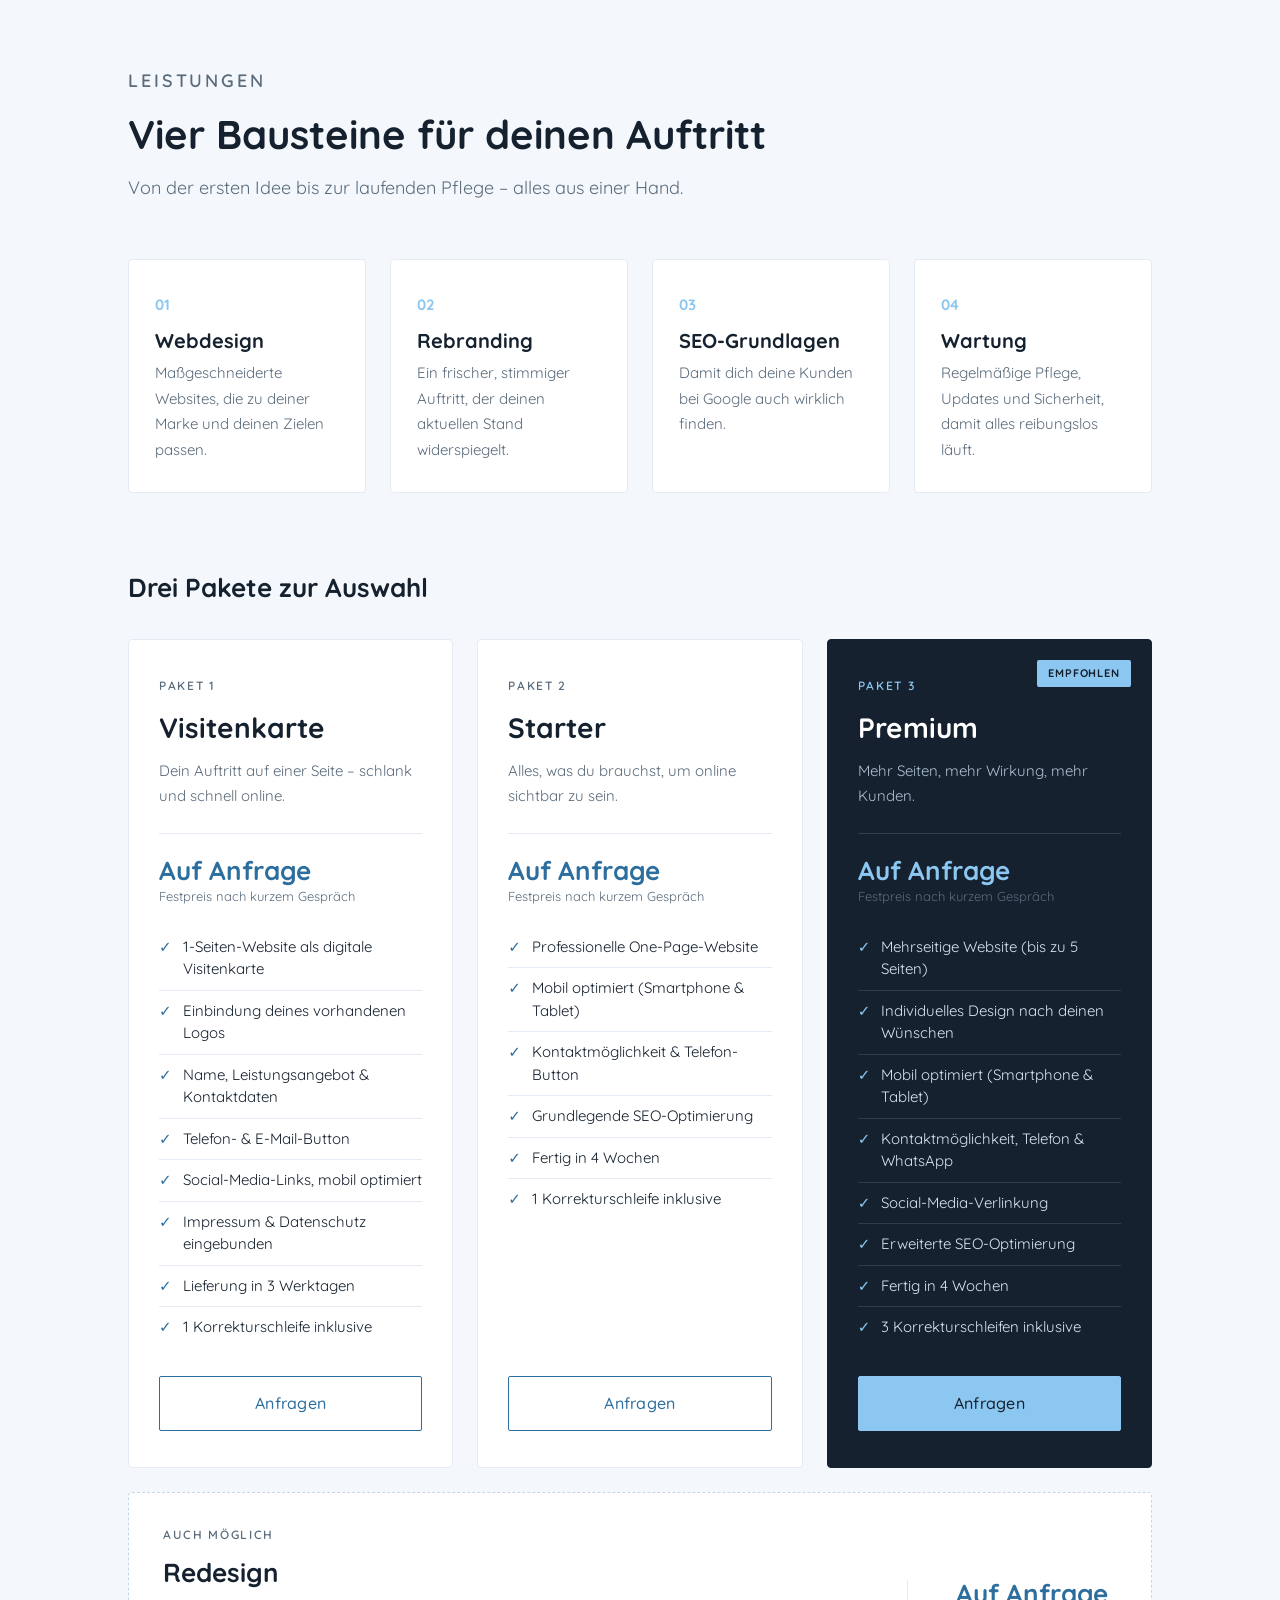
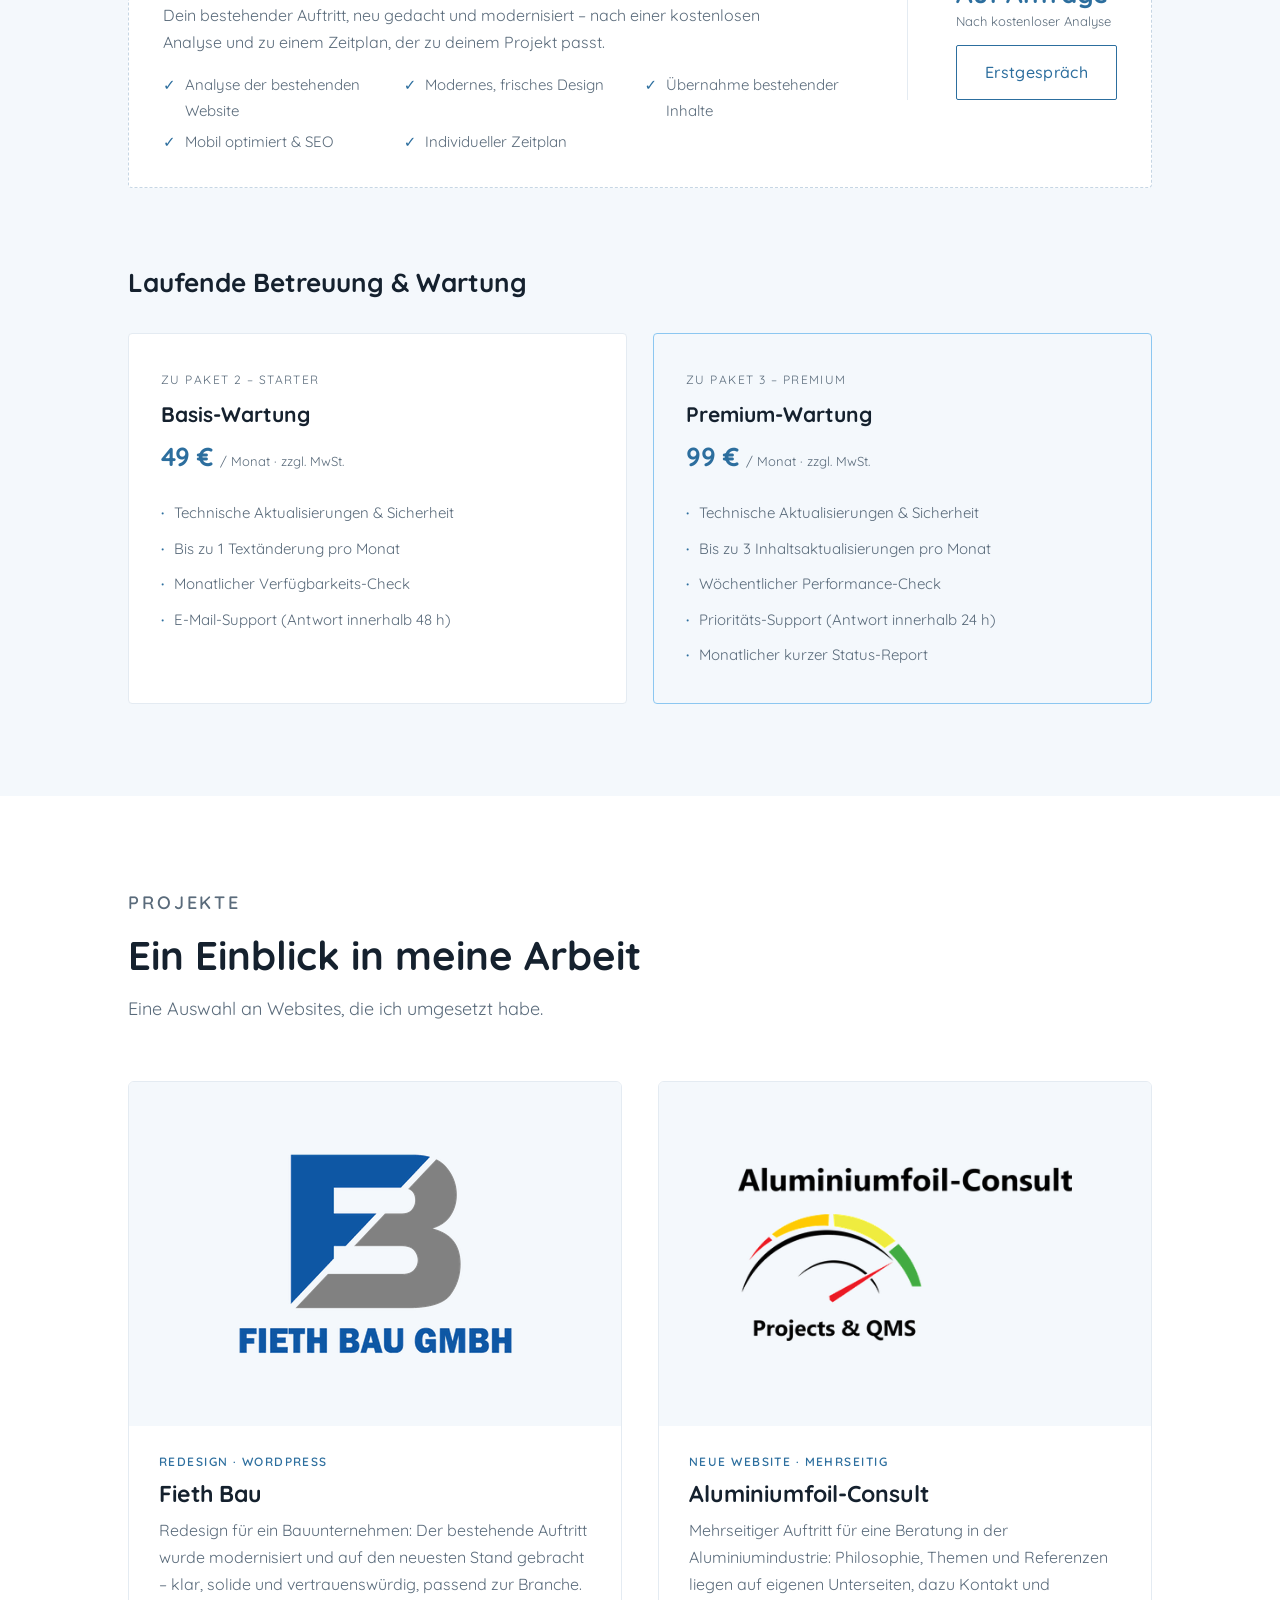
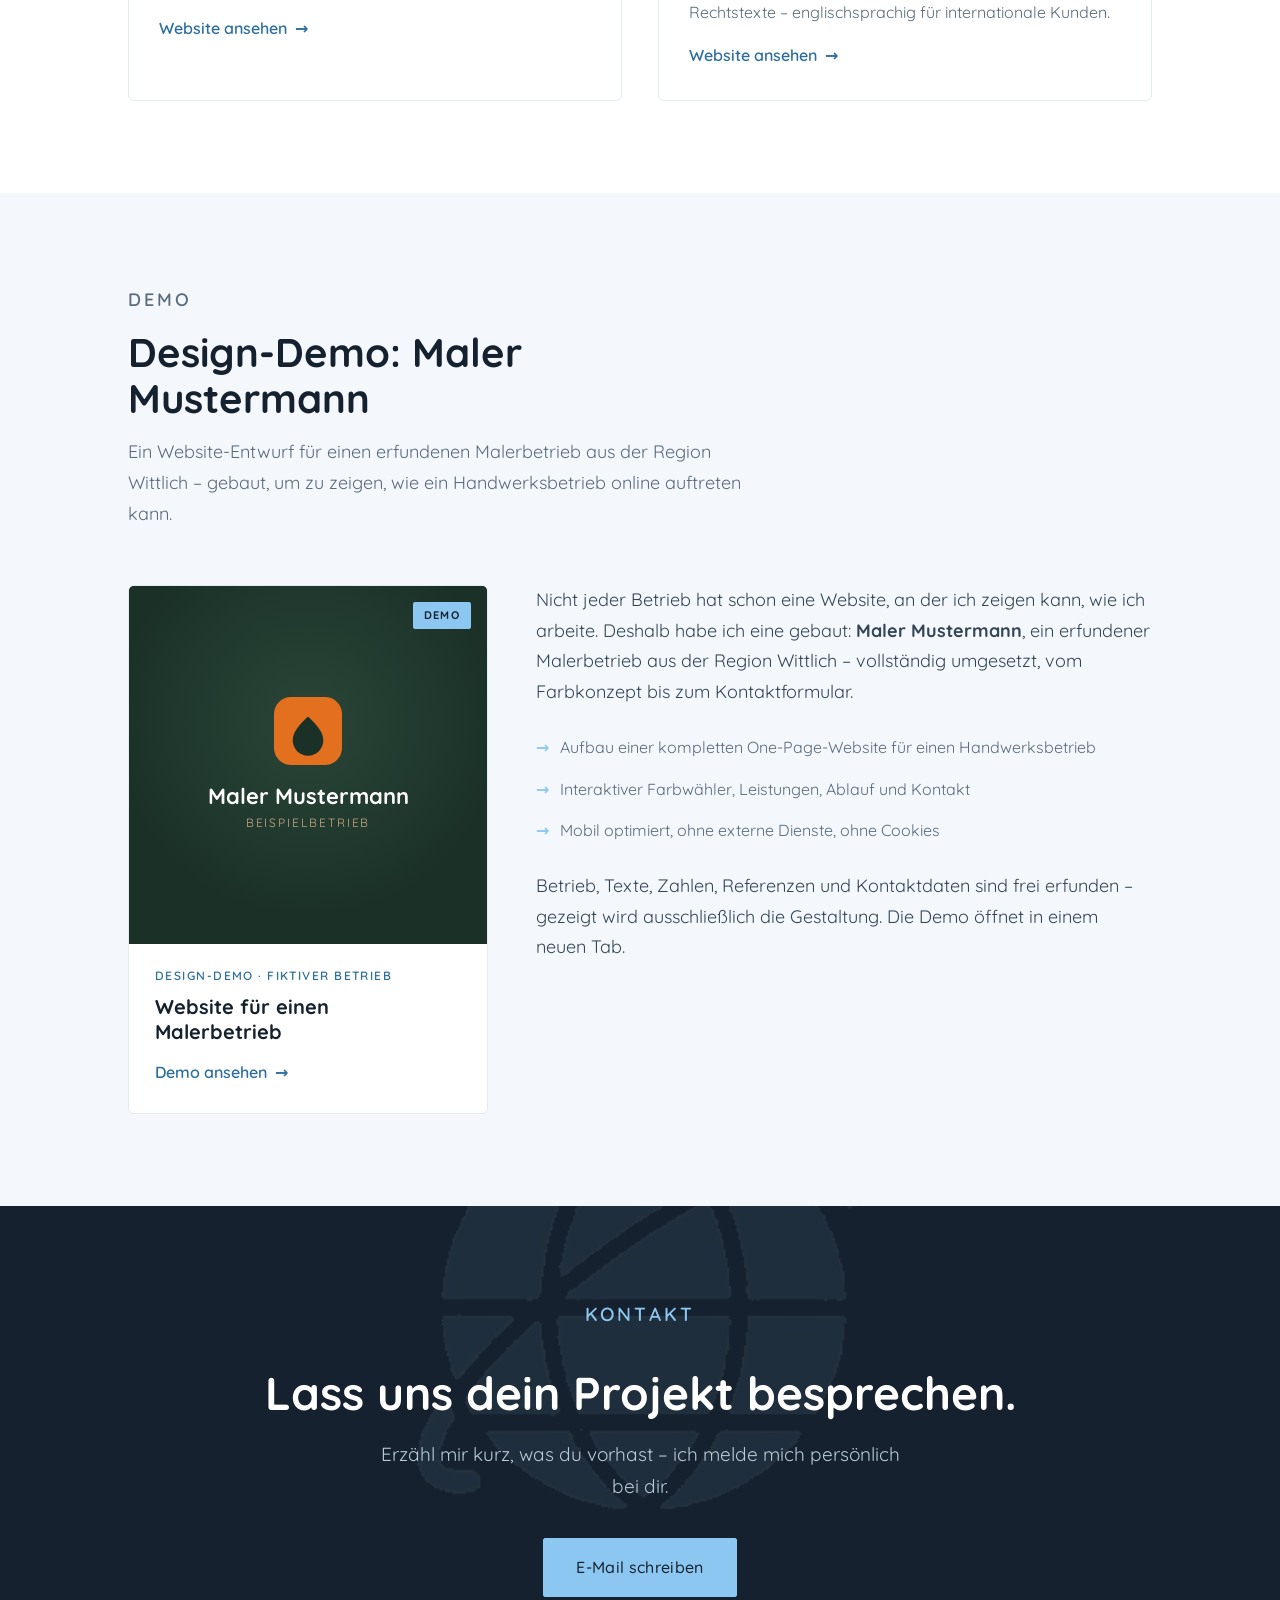
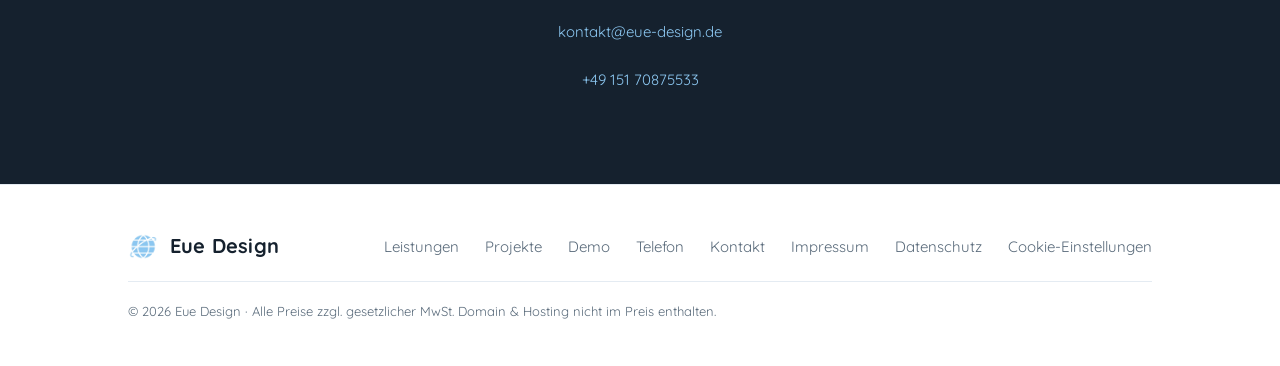
==== commit 0dbadedb: "Änderungen 12.10." ====
--- a/index.html
+++ b/index.html
@@ -245,10 +245,10 @@
       <div class="projekte-grid">
         <article class="projekt">
           <a class="projekt__link" href="https://fieth-bau.de" target="_blank" rel="noopener">
-            <div class="thumb"><img src="assets/projekt-fieth-bau.svg" alt="Projektvorschau Fieth Bau"></div>
+            <div class="thumb thumb--logo">
+              <img src="assets/logo-fieth-bau.png" alt="Logo Fieth Bau GmbH" loading="lazy">
+            </div>
             <div class="body">
-              <!-- Fehlt die Logodatei, entfernt sich der Platz von selbst. -->
-              <div class="projekt__logo"><img src="assets/logo-fieth-bau.png" alt="Logo Fieth Bau GmbH" loading="lazy" onerror="this.parentNode.remove()"></div>
               <span class="kind">Redesign · WordPress</span>
               <h3>Fieth Bau</h3>
               <p>Redesign für ein Bauunternehmen: Der bestehende Auftritt wurde modernisiert und auf den neuesten Stand gebracht – klar, solide und vertrauenswürdig, passend zur Branche.</p>
@@ -258,9 +258,10 @@
         </article>
         <article class="projekt">
           <a class="projekt__link" href="https://aluminiumfoil-consult.com/" target="_blank" rel="noopener">
-            <div class="thumb"><img src="assets/projekt-aluminiumfoil-consult.png" alt="Projektvorschau Aluminiumfoil-Consult"></div>
+            <div class="thumb thumb--logo">
+              <img src="assets/logo-aluminiumfoil-consult.png" alt="Logo Aluminiumfoil-Consult" loading="lazy">
+            </div>
             <div class="body">
-              <div class="projekt__logo"><img src="assets/logo-aluminiumfoil-consult.png" alt="Logo Aluminiumfoil-Consult" loading="lazy" onerror="this.parentNode.remove()"></div>
               <span class="kind">Neue Website · Mehrseitig</span>
               <h3>Aluminiumfoil-Consult</h3>
               <p>Mehrseitiger Auftritt für eine Beratung in der Aluminiumindustrie: Philosophie, Themen und Referenzen liegen auf eigenen Unterseiten, dazu Kontakt und Rechtstexte – englischsprachig für internationale Kunden.</p>
--- a/styles.css
+++ b/styles.css
@@ -405,10 +405,19 @@
 /* Karte verlinkt auf die Website des Kunden */
 .projekt__link { display: block; color: var(--ink); }
 .projekt__link:hover { color: var(--ink); }
-/* Kundenlogo über dem Projekttitel. Alle Logos auf gleiche Höhe
-   normiert, Breite richtet sich nach dem jeweiligen Logo. */
-.projekt__logo { height: 76px; display: flex; align-items: center; margin-bottom: 20px; }
-.projekt__logo img { height: 100%; width: auto; max-width: 250px; object-fit: contain; }
+/* Kundenlogo füllt die Bildfläche der Karte. Heller Grund, damit die
+   Logos mit ihren eigenen Farben wirken; der Innenabstand hält sie von
+   den Kanten fern, damit sie nicht gedrängt aussehen. */
+.projekt .thumb--logo {
+  display: flex; align-items: center; justify-content: center;
+  background: var(--soft);
+  padding: 13% 16%;
+}
+.projekt .thumb--logo img {
+  width: auto; height: auto;
+  max-width: 100%; max-height: 100%;
+  object-fit: contain;
+}
 .projekt__visit {
   display: inline-flex; align-items: center; gap: .5em;
   margin-top: 16px; color: var(--accent); font-weight: 600; font-size: 16px;
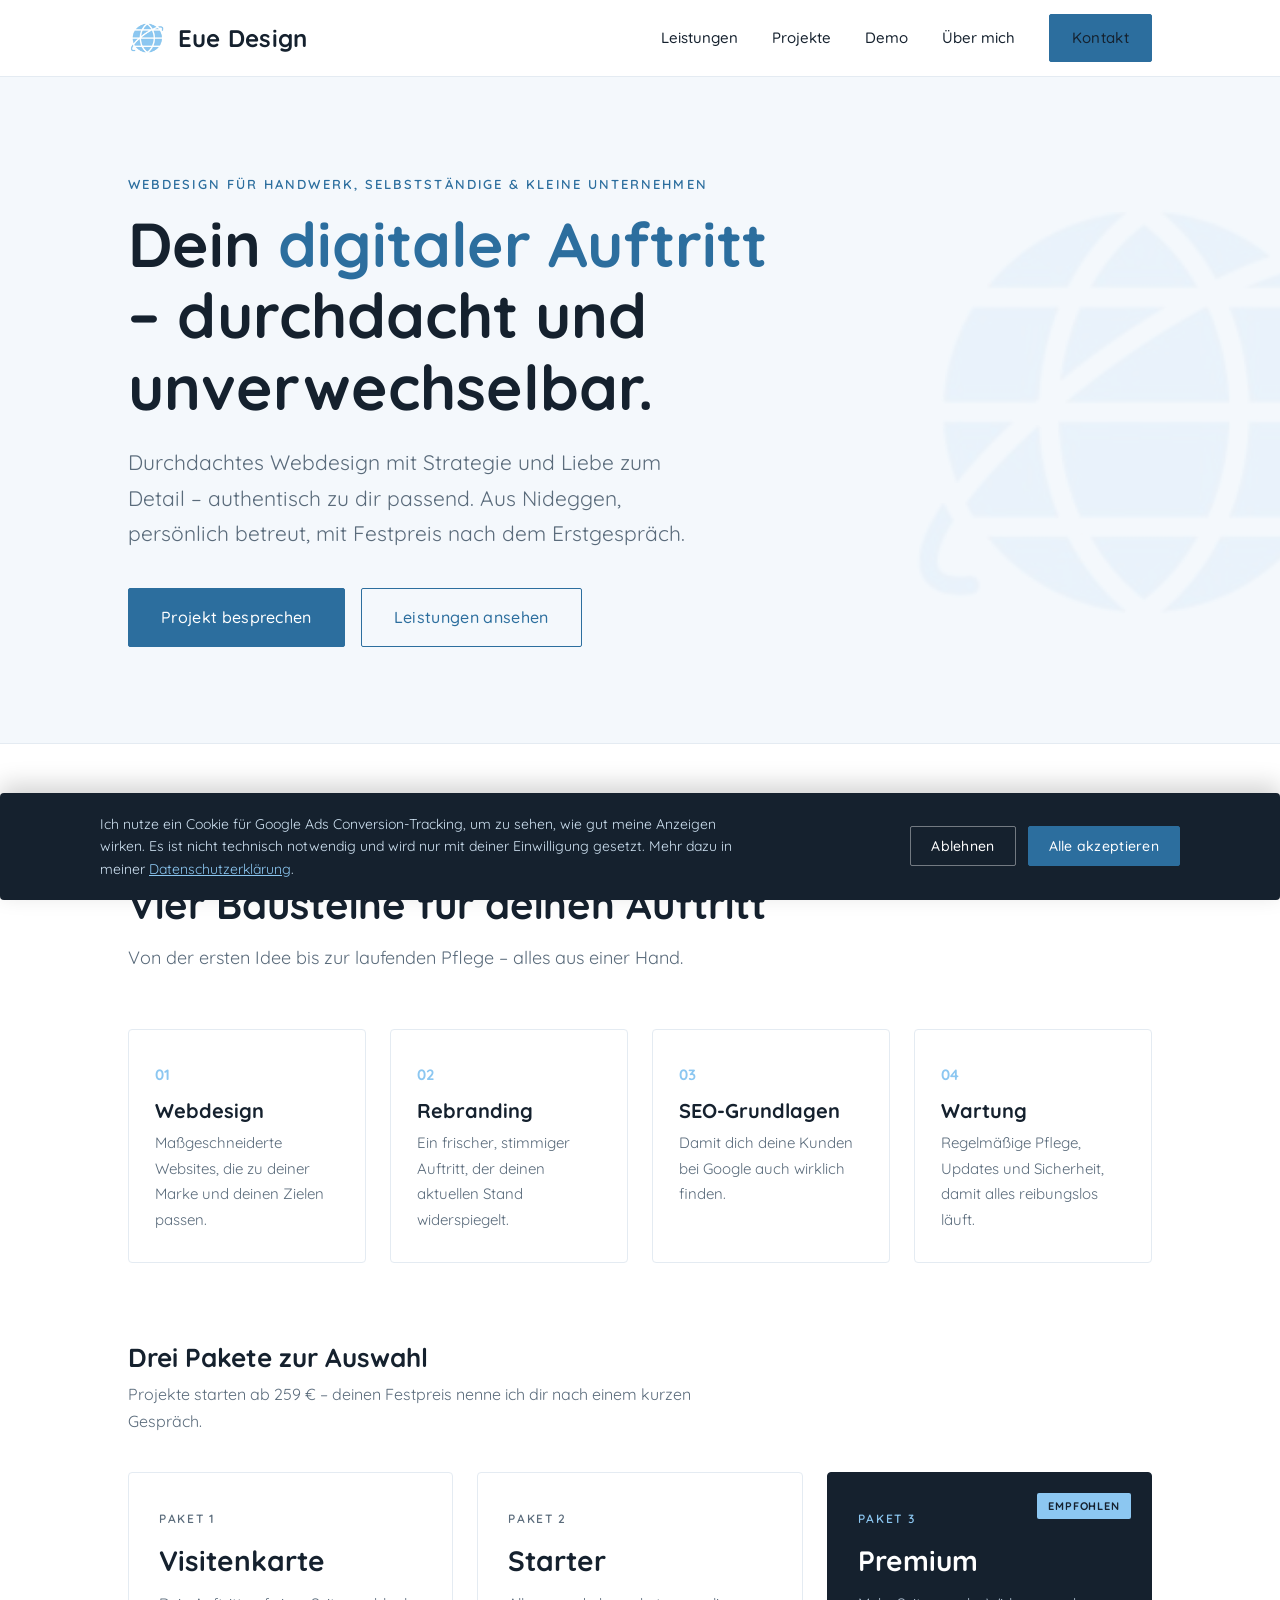
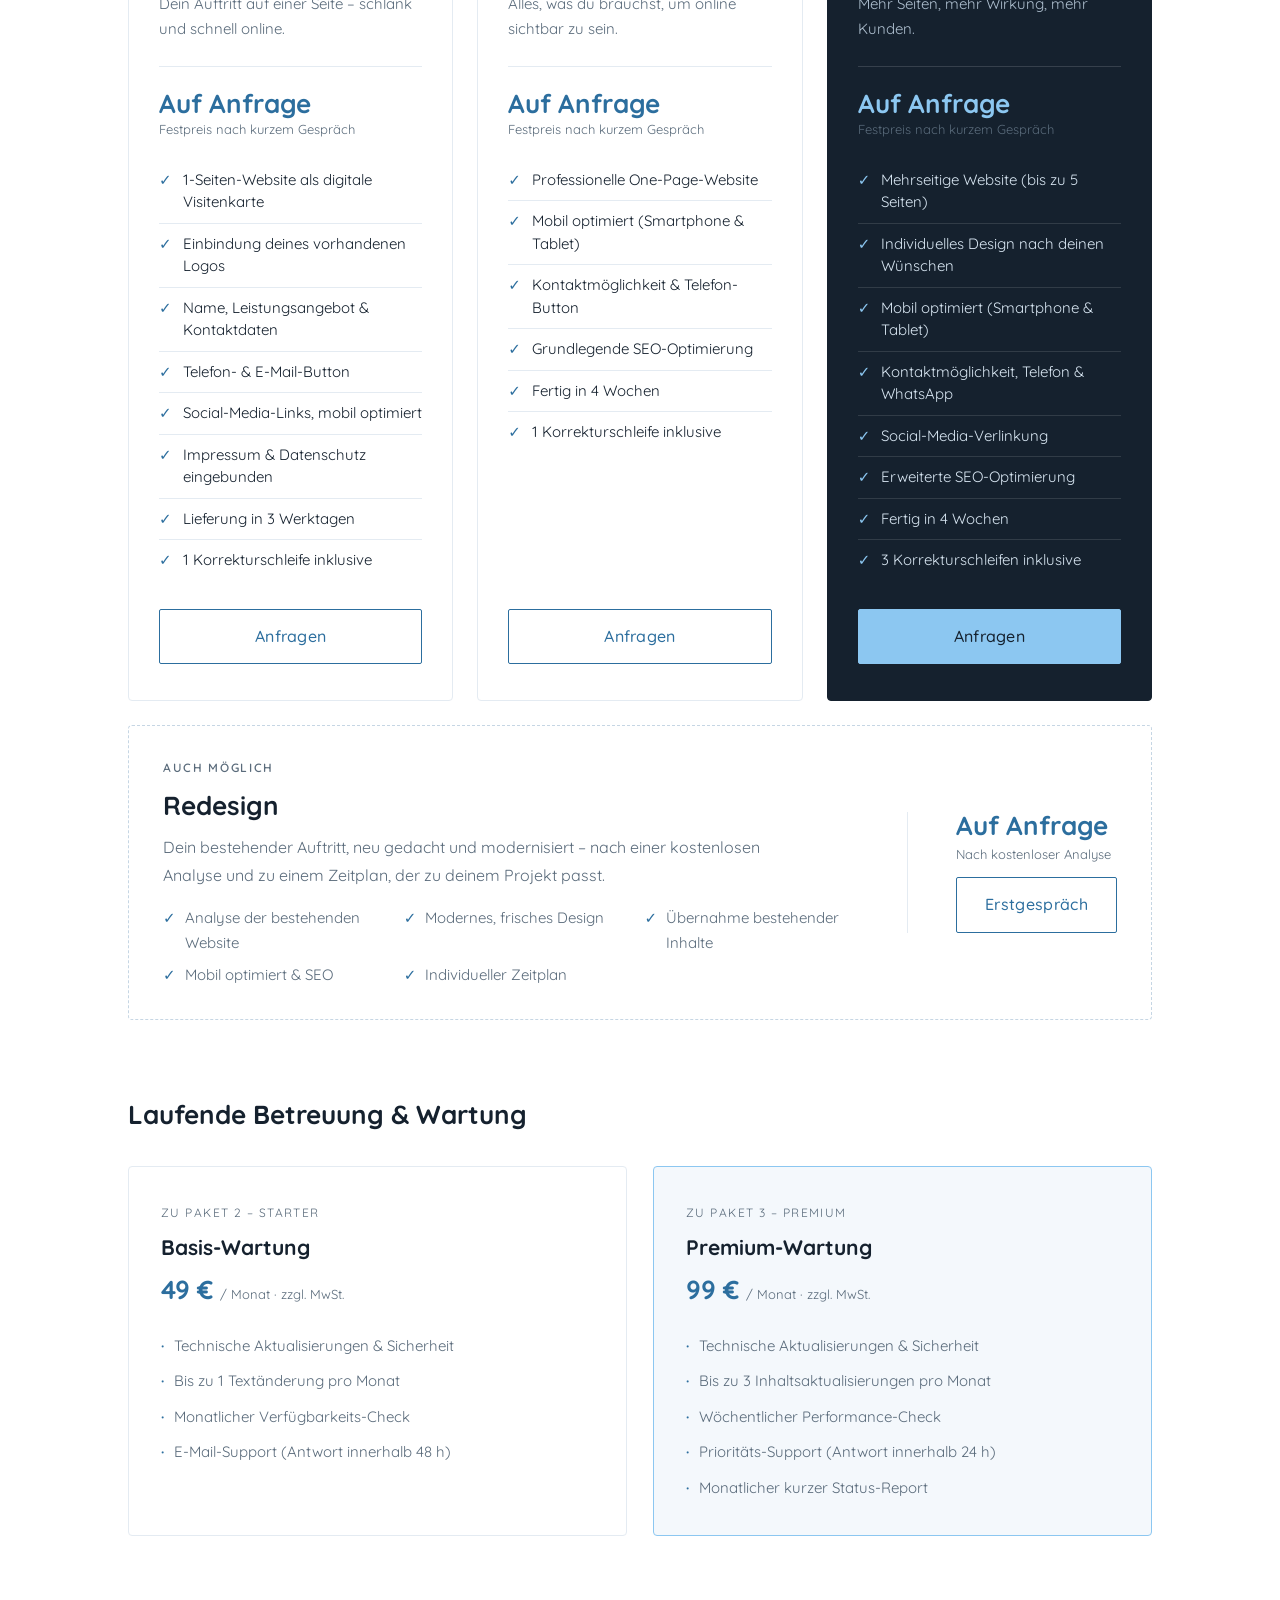
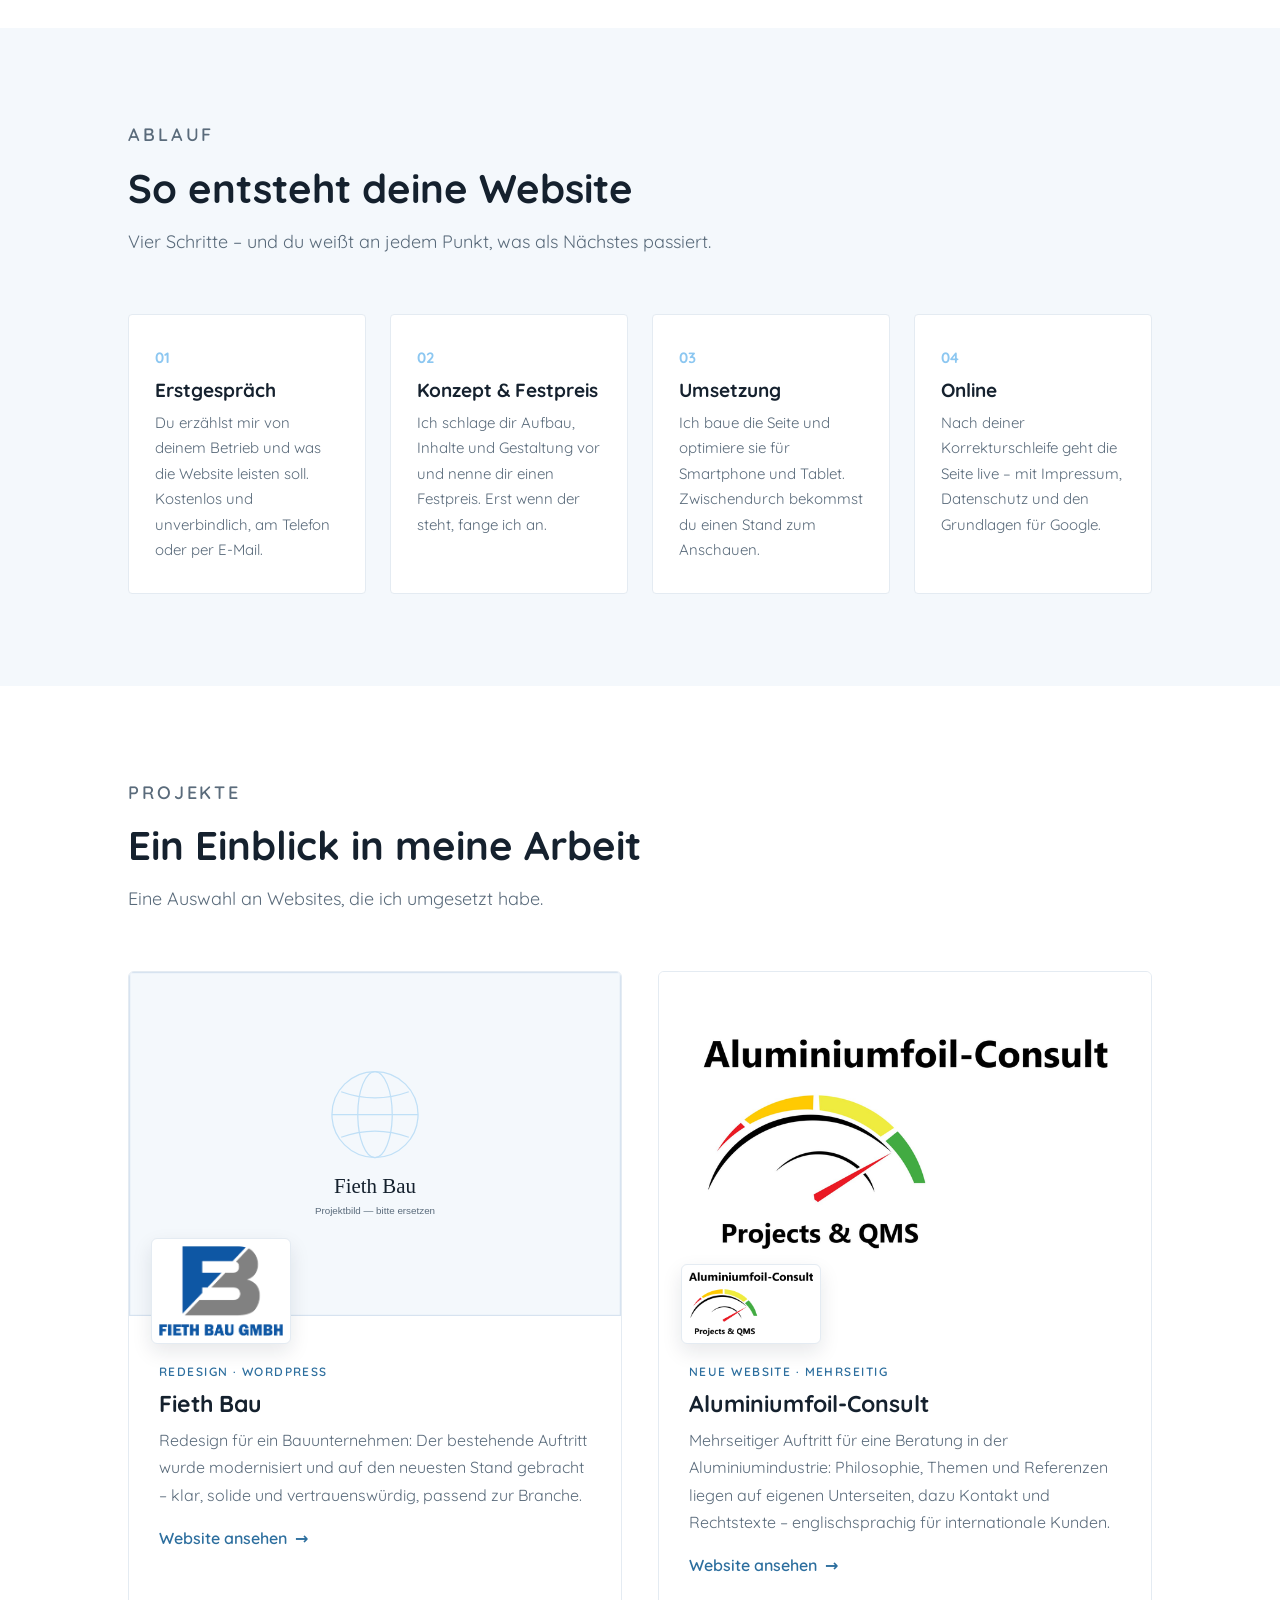
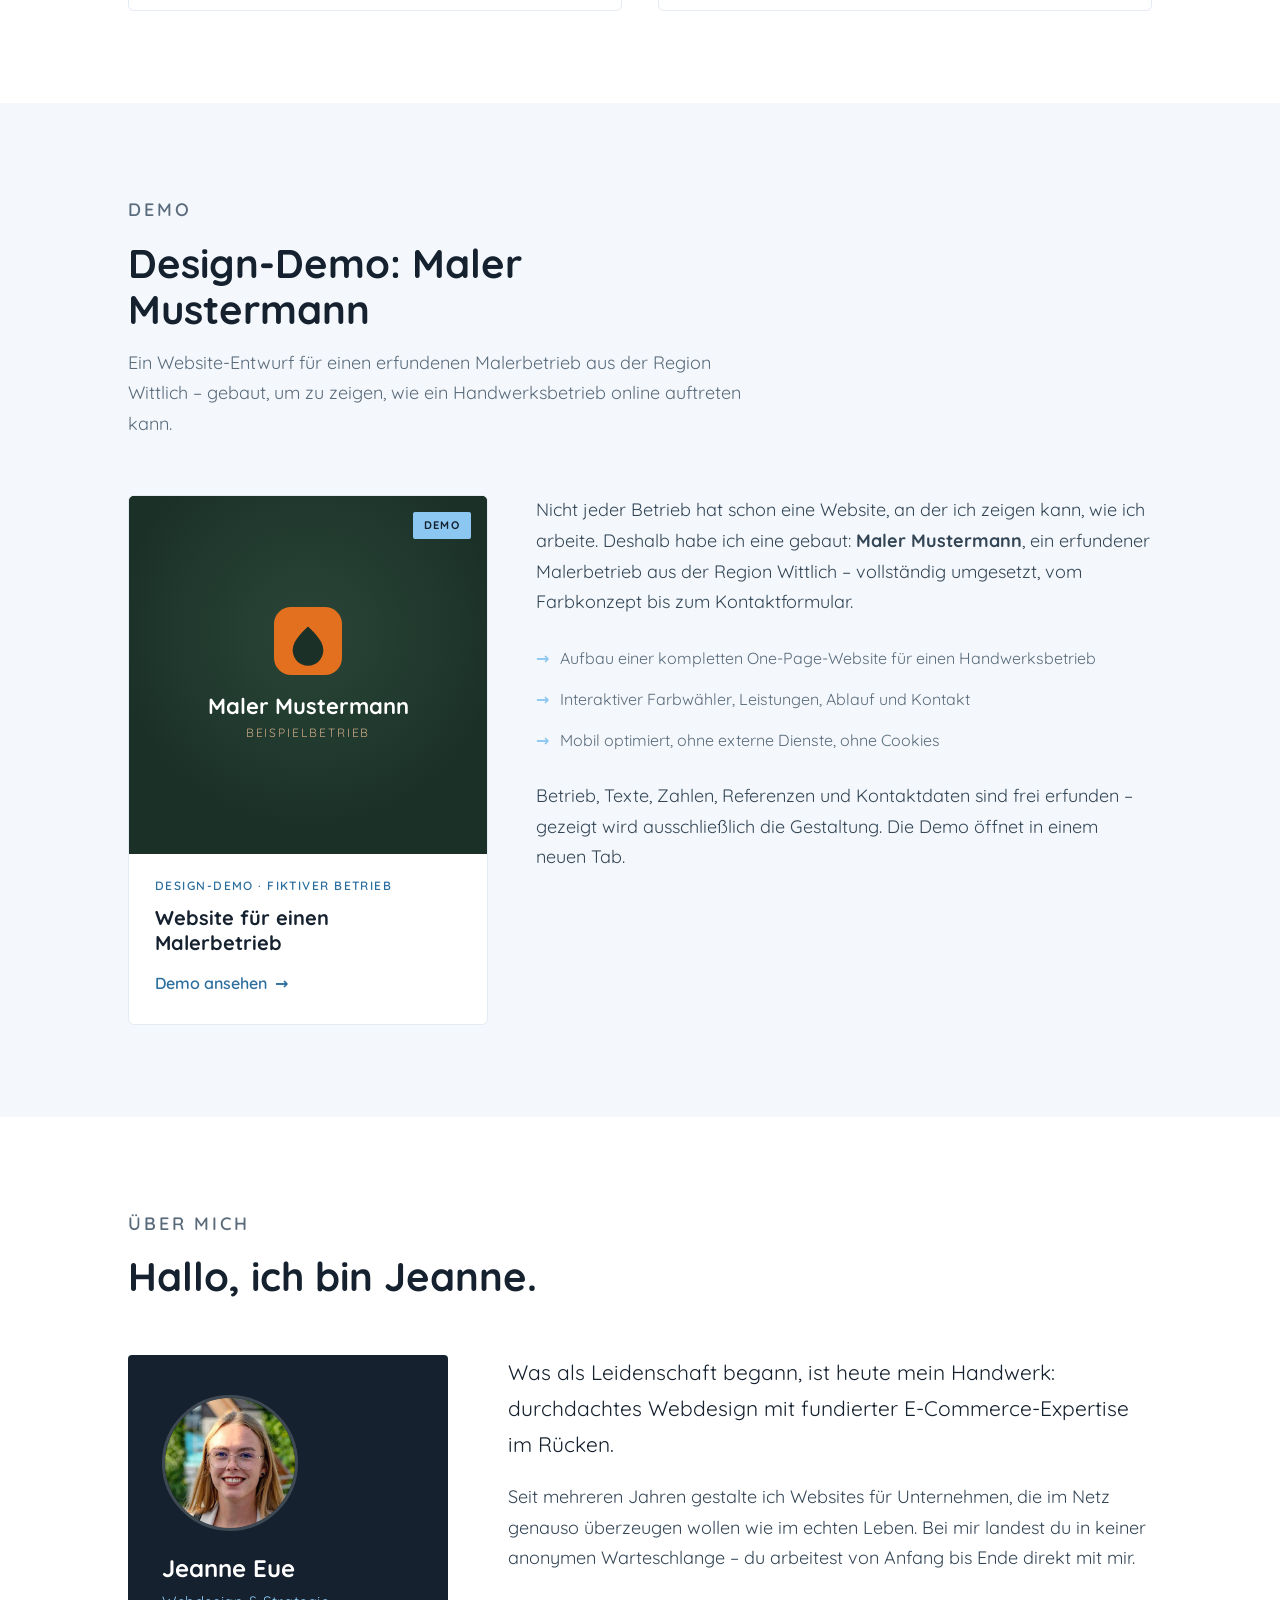
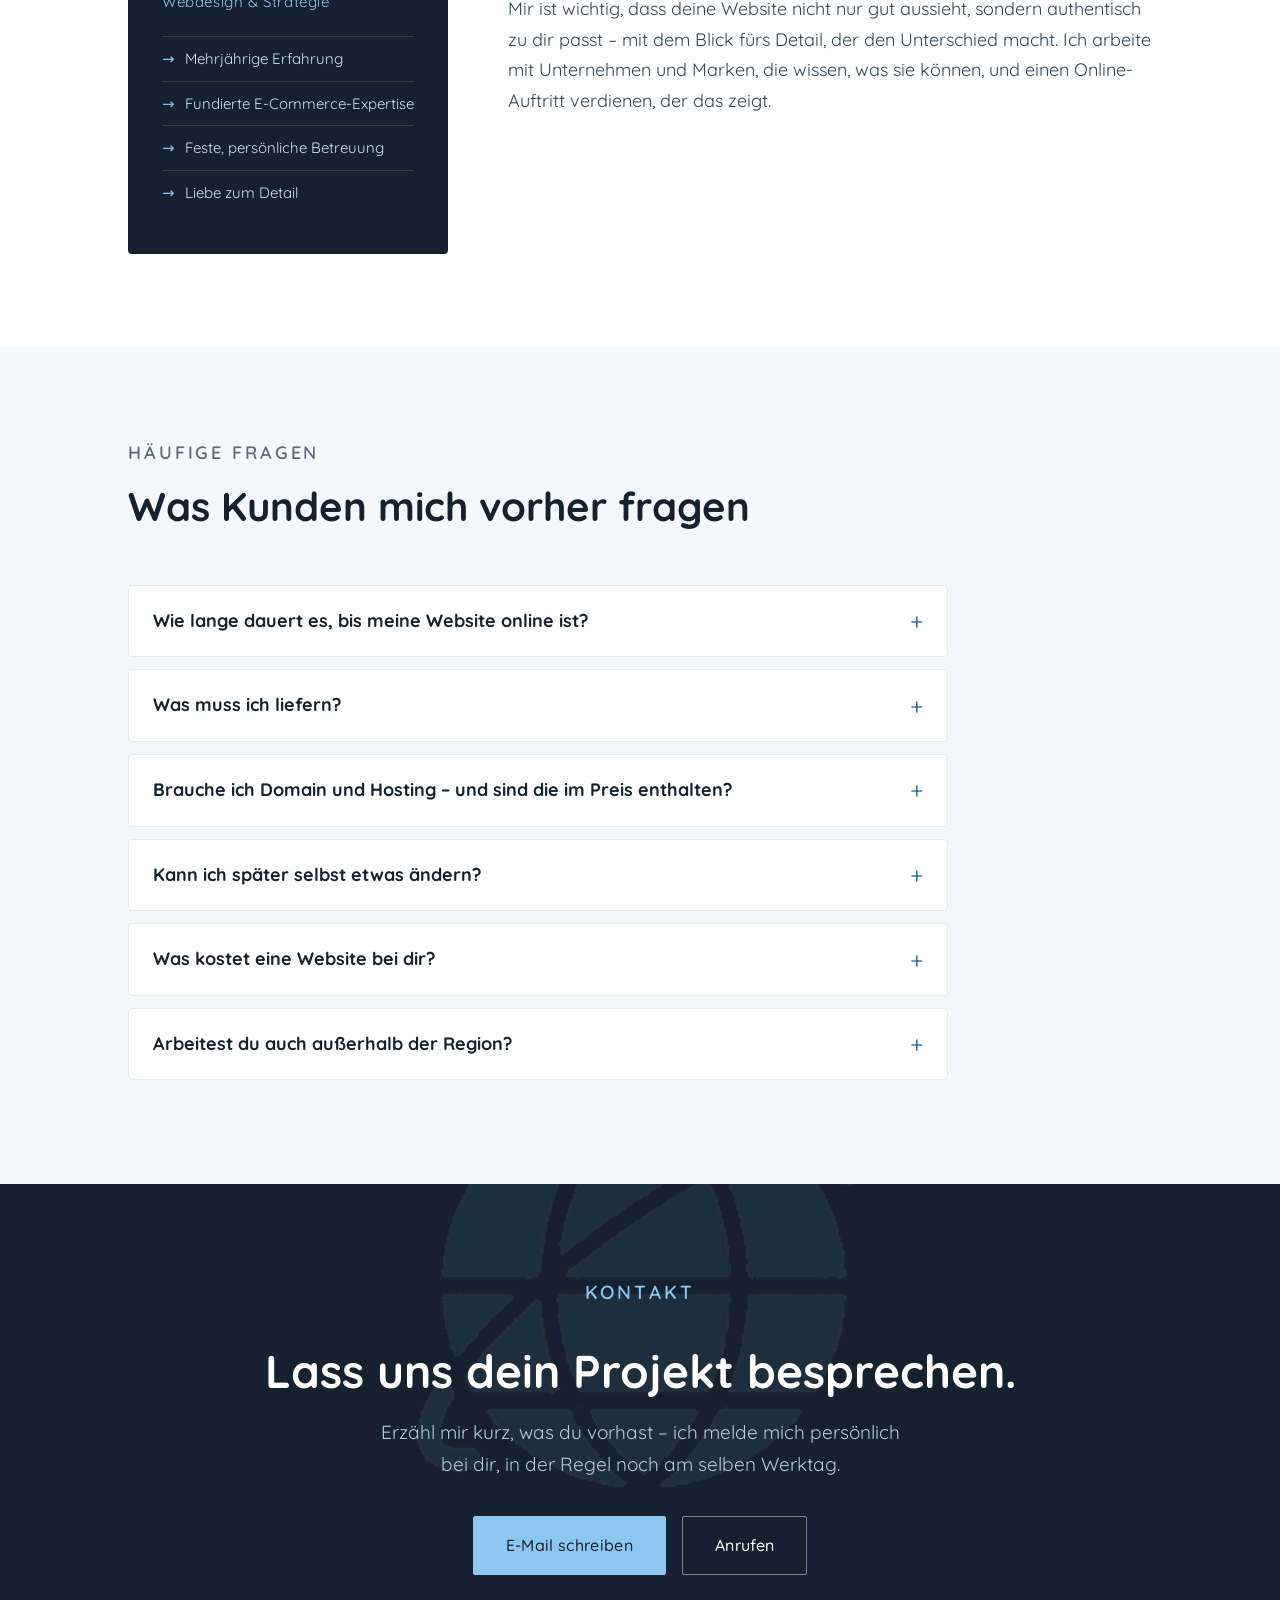
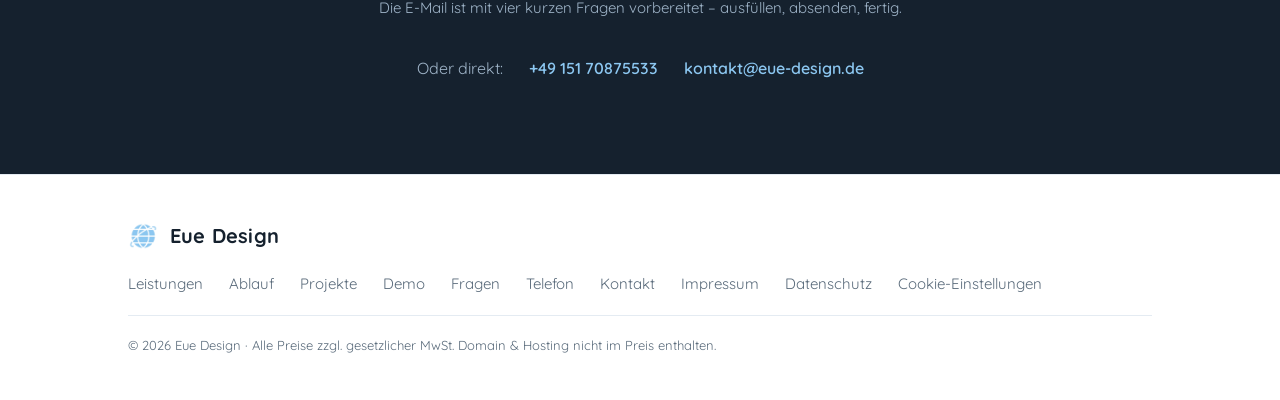
==== commit d1a1851a: "new" ====
--- a/index.html
+++ b/index.html
@@ -18,10 +18,52 @@
   </script>
   <script src="consent.js" defer></script>
   <meta name="viewport" content="width=device-width, initial-scale=1.0">
-  <title>Eue Design — Webdesign mit Strategie &amp; Liebe zum Detail</title>
-  <meta name="description" content="Eue Design: durchdachtes Webdesign mit Strategie und Liebe zum Detail. Starke, authentische Websites mit persönlicher Betreuung von Anfang bis Ende.">
+  <title>Webdesign aus Nideggen – Websites für Handwerk &amp; Selbstständige | Eue Design</title>
+  <meta name="description" content="Professionelle Websites für Handwerksbetriebe, Selbstständige und kleine Unternehmen im Raum Düren und Nideggen. Persönlich betreut von Jeanne Eue – Festpreis nach kostenlosem Erstgespräch.">
+  <link rel="canonical" href="https://eue-design.de/">
   <link rel="icon" type="image/png" href="assets/favicon.png">
   <link rel="stylesheet" href="styles.css">
+
+  <!-- Vorschau beim Teilen in WhatsApp, LinkedIn, Facebook -->
+  <meta property="og:type" content="website">
+  <meta property="og:locale" content="de_DE">
+  <meta property="og:site_name" content="Eue Design">
+  <meta property="og:url" content="https://eue-design.de/">
+  <meta property="og:title" content="Webdesign für Handwerk &amp; Selbstständige – Eue Design">
+  <meta property="og:description" content="Professionelle Websites für Handwerksbetriebe, Selbstständige und kleine Unternehmen im Raum Düren und Nideggen. Persönlich betreut.">
+  <meta property="og:image" content="https://eue-design.de/assets/og-eue-design.png">
+  <meta property="og:image:width" content="1200">
+  <meta property="og:image:height" content="630">
+  <meta name="twitter:card" content="summary_large_image">
+
+  <!-- Strukturierte Daten: sagt Google, dass hier ein lokaler Dienstleister sitzt -->
+  <script type="application/ld+json">
+  {
+    "@context": "https://schema.org",
+    "@type": "ProfessionalService",
+    "name": "Eue Design",
+    "description": "Webdesign für Handwerksbetriebe, Selbstständige und kleine Unternehmen.",
+    "url": "https://eue-design.de/",
+    "image": "https://eue-design.de/assets/og-eue-design.png",
+    "telephone": "+49 151 70875533",
+    "email": "kontakt@eue-design.de",
+    "priceRange": "€€",
+    "founder": { "@type": "Person", "name": "Jeanne Eue" },
+    "address": {
+      "@type": "PostalAddress",
+      "streetAddress": "Kommerscheidter Str. 122",
+      "postalCode": "52385",
+      "addressLocality": "Nideggen",
+      "addressCountry": "DE"
+    },
+    "areaServed": [
+      { "@type": "City", "name": "Nideggen" },
+      { "@type": "City", "name": "Düren" },
+      { "@type": "Country", "name": "Deutschland" }
+    ],
+    "knowsAbout": ["Webdesign", "Website-Redesign", "SEO-Grundlagen", "Website-Wartung"]
+  }
+  </script>
 </head>
 <body>
 
@@ -36,10 +78,10 @@
         <svg width="26" height="26" viewBox="0 0 24 24" fill="none" stroke="currentColor" stroke-width="2"><line x1="3" y1="6" x2="21" y2="6"/><line x1="3" y1="12" x2="21" y2="12"/><line x1="3" y1="18" x2="21" y2="18"/></svg>
       </button>
       <nav class="nav" id="nav">
-        <a href="#ueber-mich">Über mich</a>
         <a href="#leistungen">Leistungen</a>
         <a href="#projekte">Projekte</a>
         <a href="#demo">Demo</a>
+        <a href="#ueber-mich">Über mich</a>
         <a class="btn btn-primary" href="#kontakt">Kontakt</a>
       </nav>
     </div>
@@ -49,9 +91,9 @@
   <section class="hero" style="padding:0;">
     <div class="wrap">
       <div class="hero-inner">
-        <p class="eyebrow">Webdesign · Persönlich betreut</p>
+        <p class="eyebrow">Webdesign für Handwerk, Selbstständige &amp; kleine Unternehmen</p>
         <h1>Dein <span class="accent">digitaler Auftritt</span> – durchdacht und unverwechselbar.</h1>
-        <p class="lead">Durchdachtes Webdesign mit Strategie und Liebe zum Detail – authentisch zu dir passend und mit echtem Anspruch an Qualität.</p>
+        <p class="lead">Durchdachtes Webdesign mit Strategie und Liebe zum Detail – authentisch zu dir passend. Aus Nideggen, persönlich betreut, mit Festpreis nach dem Erstgespräch.</p>
         <div class="hero-actions">
           <a class="btn btn-primary" href="#kontakt">Projekt besprechen</a>
           <a class="btn btn-ghost" href="#leistungen">Leistungen ansehen</a>
@@ -60,37 +102,8 @@
     </div>
   </section>
 
-  <!-- ÜBER MICH -->
-  <section id="ueber-mich">
-    <div class="wrap">
-      <div class="section-head">
-        <p class="eyebrow">Über mich</p>
-        <h2>Hallo, ich bin Jeanne.</h2>
-      </div>
-      <div class="about-grid">
-        <aside class="about-card">
-          <!-- Porträt: fehlt die Datei, erscheint ersatzweise das Globus-Icon. -->
-          <img class="portrait" src="assets/portrait.jpg" alt="Jeanne Eue, Inhaberin von Eue Design" onerror="this.onerror=null;this.src='assets/globe.png';this.className='globe'">
-          <h3>Jeanne Eue</h3>
-          <p class="role">Webdesign &amp; Strategie</p>
-          <ul>
-            <li>Mehrjährige Erfahrung</li>
-            <li>Fundierte E-Commerce-Expertise</li>
-            <li>Feste, persönliche Betreuung</li>
-            <li>Liebe zum Detail</li>
-          </ul>
-        </aside>
-        <div class="about-text">
-          <p>Was als Leidenschaft begann, ist heute mein Handwerk: durchdachtes Webdesign mit fundierter E-Commerce-Expertise im Rücken.</p>
-          <p>Seit mehreren Jahren gestalte ich Websites für Unternehmen, die im Netz genauso überzeugen wollen wie im echten Leben. Bei mir landest du in keiner anonymen Warteschlange – du arbeitest von Anfang bis Ende direkt mit mir.</p>
-          <p>Mir ist wichtig, dass deine Website nicht nur gut aussieht, sondern authentisch zu dir passt – mit dem Blick fürs Detail, der den Unterschied macht. Ich arbeite mit Unternehmen und Marken, die wissen, was sie können, und einen Online-Auftritt verdienen, der das zeigt.</p>
-        </div>
-      </div>
-    </div>
-  </section>
-
   <!-- LEISTUNGEN -->
-  <section id="leistungen" class="alt">
+  <section id="leistungen">
     <div class="wrap">
       <div class="section-head">
         <p class="eyebrow">Leistungen</p>
@@ -123,6 +136,7 @@
 
       <div class="pakete-head">
         <h3>Drei Pakete zur Auswahl</h3>
+        <p class="pakete-hinweis">Projekte starten ab 259 € – deinen Festpreis nenne ich dir nach einem kurzen Gespräch.</p>
       </div>
       <div class="pakete">
         <!-- Visitenkarte -->
@@ -234,6 +248,39 @@
     </div>
   </section>
 
+  <!-- ABLAUF -->
+  <section id="ablauf" class="alt">
+    <div class="wrap">
+      <div class="section-head">
+        <p class="eyebrow">Ablauf</p>
+        <h2>So entsteht deine Website</h2>
+        <p>Vier Schritte – und du weißt an jedem Punkt, was als Nächstes passiert.</p>
+      </div>
+      <div class="ablauf-grid">
+        <div class="schritt">
+          <span class="num">01</span>
+          <h3>Erstgespräch</h3>
+          <p>Du erzählst mir von deinem Betrieb und was die Website leisten soll. Kostenlos und unverbindlich, am Telefon oder per E-Mail.</p>
+        </div>
+        <div class="schritt">
+          <span class="num">02</span>
+          <h3>Konzept &amp; Festpreis</h3>
+          <p>Ich schlage dir Aufbau, Inhalte und Gestaltung vor und nenne dir einen Festpreis. Erst wenn der steht, fange ich an.</p>
+        </div>
+        <div class="schritt">
+          <span class="num">03</span>
+          <h3>Umsetzung</h3>
+          <p>Ich baue die Seite und optimiere sie für Smartphone und Tablet. Zwischendurch bekommst du einen Stand zum Anschauen.</p>
+        </div>
+        <div class="schritt">
+          <span class="num">04</span>
+          <h3>Online</h3>
+          <p>Nach deiner Korrekturschleife geht die Seite live – mit Impressum, Datenschutz und den Grundlagen für Google.</p>
+        </div>
+      </div>
+    </div>
+  </section>
+
   <!-- PROJEKTE -->
   <section id="projekte">
     <div class="wrap">
@@ -245,8 +292,10 @@
       <div class="projekte-grid">
         <article class="projekt">
           <a class="projekt__link" href="https://fieth-bau.de" target="_blank" rel="noopener">
-            <div class="thumb thumb--logo">
-              <img src="assets/logo-fieth-bau.png" alt="Logo Fieth Bau GmbH" loading="lazy">
+            <div class="thumb">
+              <img src="assets/projekt-fieth-bau.svg" alt="Startseite der Website von Fieth Bau" loading="lazy">
+              <!-- Fehlt die Logodatei, entfernt sich die Kachel von selbst. -->
+              <div class="projekt__logo"><img src="assets/logo-fieth-bau.png" alt="Logo Fieth Bau GmbH" loading="lazy" onerror="this.parentNode.remove()"></div>
             </div>
             <div class="body">
               <span class="kind">Redesign · WordPress</span>
@@ -258,8 +307,9 @@
         </article>
         <article class="projekt">
           <a class="projekt__link" href="https://aluminiumfoil-consult.com/" target="_blank" rel="noopener">
-            <div class="thumb thumb--logo">
-              <img src="assets/logo-aluminiumfoil-consult.png" alt="Logo Aluminiumfoil-Consult" loading="lazy">
+            <div class="thumb">
+              <img src="assets/projekt-aluminiumfoil-consult.png" alt="Startseite der Website von Aluminiumfoil-Consult" loading="lazy">
+              <div class="projekt__logo"><img src="assets/logo-aluminiumfoil-consult.png" alt="Logo Aluminiumfoil-Consult" loading="lazy" onerror="this.parentNode.remove()"></div>
             </div>
             <div class="body">
               <span class="kind">Neue Website · Mehrseitig</span>
@@ -318,15 +368,104 @@
     </div>
   </section>
 
-  <!-- KONTAKT CTA -->
+  <!-- ÜBER MICH -->
+  <section id="ueber-mich">
+    <div class="wrap">
+      <div class="section-head">
+        <p class="eyebrow">Über mich</p>
+        <h2>Hallo, ich bin Jeanne.</h2>
+      </div>
+      <div class="about-grid">
+        <aside class="about-card">
+          <!-- Porträt: fehlt die Datei, erscheint ersatzweise das Globus-Icon. -->
+          <img class="portrait" src="assets/portrait.jpg" alt="Jeanne Eue, Inhaberin von Eue Design" onerror="this.onerror=null;this.src='assets/globe.png';this.className='globe'">
+          <h3>Jeanne Eue</h3>
+          <p class="role">Webdesign &amp; Strategie</p>
+          <ul>
+            <li>Mehrjährige Erfahrung</li>
+            <li>Fundierte E-Commerce-Expertise</li>
+            <li>Feste, persönliche Betreuung</li>
+            <li>Liebe zum Detail</li>
+          </ul>
+        </aside>
+        <div class="about-text">
+          <p>Was als Leidenschaft begann, ist heute mein Handwerk: durchdachtes Webdesign mit fundierter E-Commerce-Expertise im Rücken.</p>
+          <p>Seit mehreren Jahren gestalte ich Websites für Unternehmen, die im Netz genauso überzeugen wollen wie im echten Leben. Bei mir landest du in keiner anonymen Warteschlange – du arbeitest von Anfang bis Ende direkt mit mir.</p>
+          <p>Mir ist wichtig, dass deine Website nicht nur gut aussieht, sondern authentisch zu dir passt – mit dem Blick fürs Detail, der den Unterschied macht. Ich arbeite mit Unternehmen und Marken, die wissen, was sie können, und einen Online-Auftritt verdienen, der das zeigt.</p>
+        </div>
+      </div>
+    </div>
+  </section>
+
+  <!-- FAQ -->
+  <section id="faq" class="alt">
+    <div class="wrap">
+      <div class="section-head">
+        <p class="eyebrow">Häufige Fragen</p>
+        <h2>Was Kunden mich vorher fragen</h2>
+      </div>
+      <div class="faq">
+        <details>
+          <summary>Wie lange dauert es, bis meine Website online ist?</summary>
+          <p>Die digitale Visitenkarte liefere ich in drei Werktagen. Für eine One-Page- oder mehrseitige Website plane ich vier Wochen ein. Die größte Unbekannte bist dabei du: Sobald deine Texte, Bilder und Angaben vorliegen, geht es zügig.</p>
+        </details>
+        <details>
+          <summary>Was muss ich liefern?</summary>
+          <p>Dein Logo, falls vorhanden, ein paar Fotos und Stichpunkte zu deinen Leistungen. Fertige Texte brauchst du nicht zu schreiben – ich formuliere sie aus deinen Stichpunkten und du korrigierst, was nicht passt. Hast du keine eigenen Fotos, besprechen wir, was stattdessen funktioniert.</p>
+        </details>
+        <details>
+          <summary>Brauche ich Domain und Hosting – und sind die im Preis enthalten?</summary>
+          <p>Ja, du brauchst beides, und nein, sie sind nicht im Preis enthalten. Beides läuft auf deinen Namen, damit die Website dir gehört und du jederzeit unabhängig bist. Ich sage dir vor dem Start, was dein Anbieter dafür nimmt, und richte alles ein.</p>
+        </details>
+        <details>
+          <summary>Kann ich später selbst etwas ändern?</summary>
+          <p>Das klären wir im Erstgespräch. Für kleinere Betriebe ist eine schlanke Seite ohne Redaktionssystem meist der bessere Weg: weniger Technik, weniger Sicherheitsupdates, niedrigere laufende Kosten. Änderungen übernehme ich dann über die Wartung oder auf Zuruf.</p>
+        </details>
+        <details>
+          <summary>Was kostet eine Website bei dir?</summary>
+          <p>Projekte starten bei 259 € für die digitale Visitenkarte. Was deine Website kostet, hängt vom Umfang ab – du bekommst nach dem Erstgespräch einen Festpreis, keine Abrechnung nach Aufwand und keine Nachforderungen.</p>
+        </details>
+        <details>
+          <summary>Arbeitest du auch außerhalb der Region?</summary>
+          <p>Ja. Ich sitze in Nideggen und bin im Raum Düren gern persönlich vor Ort. Alles Weitere läuft ohnehin per Telefon und E-Mail – meine Kunden sitzen nicht alle um die Ecke.</p>
+        </details>
+      </div>
+    </div>
+  </section>
+
+  <script type="application/ld+json">
+  {
+    "@context": "https://schema.org",
+    "@type": "FAQPage",
+    "mainEntity": [
+      {"@type":"Question","name":"Wie lange dauert es, bis meine Website online ist?","acceptedAnswer":{"@type":"Answer","text":"Die digitale Visitenkarte liefere ich in drei Werktagen. Für eine One-Page- oder mehrseitige Website plane ich vier Wochen ein. Sobald deine Texte, Bilder und Angaben vorliegen, geht es zügig."}},
+      {"@type":"Question","name":"Was muss ich liefern?","acceptedAnswer":{"@type":"Answer","text":"Dein Logo, falls vorhanden, ein paar Fotos und Stichpunkte zu deinen Leistungen. Die Texte formuliere ich aus deinen Stichpunkten."}},
+      {"@type":"Question","name":"Brauche ich Domain und Hosting?","acceptedAnswer":{"@type":"Answer","text":"Ja, beides ist nötig und nicht im Preis enthalten. Beides läuft auf deinen Namen, damit die Website dir gehört. Die Einrichtung übernehme ich."}},
+      {"@type":"Question","name":"Kann ich später selbst etwas ändern?","acceptedAnswer":{"@type":"Answer","text":"Das klären wir im Erstgespräch. Für kleinere Betriebe ist eine schlanke Seite ohne Redaktionssystem oft sinnvoller; Änderungen übernehme ich über die Wartung oder auf Zuruf."}},
+      {"@type":"Question","name":"Was kostet eine Website?","acceptedAnswer":{"@type":"Answer","text":"Projekte starten bei 259 € für die digitale Visitenkarte. Nach dem Erstgespräch bekommst du einen Festpreis ohne Nachforderungen."}},
+      {"@type":"Question","name":"Arbeitest du auch außerhalb der Region?","acceptedAnswer":{"@type":"Answer","text":"Ja. Ich sitze in Nideggen, bin im Raum Düren gern vor Ort und arbeite darüber hinaus per Telefon und E-Mail."}}
+    ]
+  }
+  </script>
+
+  <!-- KONTAKT -->
   <section id="kontakt" class="cta">
     <div class="wrap">
       <p class="eyebrow" style="color:var(--sky);">Kontakt</p>
       <h2>Lass uns dein Projekt besprechen.</h2>
-      <p>Erzähl mir kurz, was du vorhast – ich melde mich persönlich bei dir.</p>
-      <a class="btn btn-primary" href="mailto:kontakt@eue-design.de?subject=Projektanfrage%20%C3%BCber%20eue-design.de">E-Mail schreiben</a>
-      <a class="mail" href="mailto:kontakt@eue-design.de">kontakt@eue-design.de</a>
-      <a class="mail" href="tel:+4915170875533">+49 151 70875533</a>
+      <p>Erzähl mir kurz, was du vorhast – ich melde mich persönlich bei dir, in der Regel noch am selben Werktag.</p>
+
+      <div class="kontakt-aktionen">
+        <a class="btn btn-primary" href="mailto:kontakt@eue-design.de?subject=Projektanfrage%20%C3%BCber%20eue-design.de&body=Hallo%20Jeanne%2C%0A%0Aich%20h%C3%A4tte%20gerne%20ein%20Angebot%20f%C3%BCr%20meine%20Website.%0A%0AMein%20Betrieb%3A%20%0AMeine%20Branche%3A%20%0ASchon%20eine%20Website%3F%20%0AWas%20sie%20k%C3%B6nnen%20soll%3A%20%0A%0AViele%20Gr%C3%BC%C3%9Fe">E-Mail schreiben</a>
+        <a class="btn btn-ghost" href="tel:+4915170875533">Anrufen</a>
+      </div>
+      <p class="kontakt-hinweis">Die E-Mail ist mit vier kurzen Fragen vorbereitet – ausfüllen, absenden, fertig.</p>
+
+      <div class="kontakt-direkt">
+        <span>Oder direkt:</span>
+        <a href="tel:+4915170875533">+49 151 70875533</a>
+        <a href="mailto:kontakt@eue-design.de">kontakt@eue-design.de</a>
+      </div>
     </div>
   </section>
 
@@ -339,8 +478,10 @@
       </a>
       <nav class="footer-links">
         <a href="#leistungen">Leistungen</a>
+        <a href="#ablauf">Ablauf</a>
         <a href="#projekte">Projekte</a>
         <a href="#demo">Demo</a>
+        <a href="#faq">Fragen</a>
         <a href="tel:+4915170875533">Telefon</a>
         <a href="mailto:kontakt@eue-design.de">Kontakt</a>
         <a href="impressum.html">Impressum</a>
@@ -358,6 +499,12 @@
     document.getElementById('jahr').textContent = new Date().getFullYear();
   </script>
 
+  <!-- MOBILE KONTAKTLEISTE (nur unter 680 px sichtbar) -->
+  <div class="mobile-cta">
+    <a class="btn btn-primary" href="#kontakt">Anfrage stellen</a>
+    <a class="btn btn-ghost" href="tel:+4915170875533">Anrufen</a>
+  </div>
+
   <!-- COOKIE-CONSENT-BANNER (Google Ads Conversion-Tracking) -->
   <div class="cookie-banner" id="cookieBanner" role="region" aria-label="Cookie-Einwilligung" tabindex="-1">
     <div class="cookie-banner-inner">
--- a/styles.css
+++ b/styles.css
@@ -171,8 +171,12 @@
 .hero .wrap { padding-top: 96px; padding-bottom: 96px; position: relative; z-index: 1; }
 .hero-inner { max-width: 680px; }
 .hero h1 {
-  font-size: clamp(40px, 6vw, 62px);
+  font-size: clamp(32px, 6vw, 62px);
   margin-bottom: 22px;
+  /* Lange Wörter wie „unverwechselbar“ dürfen auf schmalen Displays trennen,
+     statt aus der Seite zu laufen. */
+  overflow-wrap: break-word;
+  hyphens: auto;
 }
 .hero h1 .accent { color: var(--accent); }
 .hero .lead {
@@ -263,6 +267,7 @@
 /* --- Pakete -------------------------------------------- */
 .pakete-head { margin-bottom: 36px; }
 .pakete-head h3 { font-size: 26px; }
+.pakete-hinweis { color: var(--muted); font-size: 16px; margin-top: 8px; max-width: 60ch; }
 .pakete {
   display: grid;
   grid-template-columns: repeat(3, 1fr);
@@ -408,16 +413,18 @@
 /* Kundenlogo füllt die Bildfläche der Karte. Heller Grund, damit die
    Logos mit ihren eigenen Farben wirken; der Innenabstand hält sie von
    den Kanten fern, damit sie nicht gedrängt aussehen. */
-.projekt .thumb--logo {
+/* Kundenlogo als weiße Kachel, halb auf dem Screenshot, halb im
+   Kartenkörper. Das Logo füllt die Kachel bis auf einen schmalen Rand. */
+.projekt .thumb { position: relative; }
+.projekt__logo {
+  position: absolute; left: 22px; bottom: -28px; z-index: 2;
+  width: 140px;
+  background: #fff; border: 1px solid var(--divider); border-radius: 6px;
+  padding: 7px; box-shadow: 0 8px 20px rgba(21,33,46,0.10);
   display: flex; align-items: center; justify-content: center;
-  background: var(--soft);
-  padding: 13% 16%;
-}
-.projekt .thumb--logo img {
-  width: auto; height: auto;
-  max-width: 100%; max-height: 100%;
-  object-fit: contain;
-}
+}
+.projekt__logo img { width: 100%; height: auto; }
+.projekt .body { padding-top: 46px; }
 .projekt__visit {
   display: inline-flex; align-items: center; gap: .5em;
   margin-top: 16px; color: var(--accent); font-weight: 600; font-size: 16px;
@@ -502,6 +509,65 @@
   .demo-grid { grid-template-columns: 1fr; gap: 32px; }
   .demo-card { max-width: 360px; }
 }
+
+/* --- Ablauf -------------------------------------------- */
+.ablauf-grid { display: grid; grid-template-columns: repeat(4, 1fr); gap: 24px; }
+.schritt {
+  background: var(--paper); border: 1px solid var(--divider); border-radius: 4px;
+  padding: 30px 26px;
+}
+.schritt .num {
+  display: block; font-family: var(--font-display);
+  font-size: 15px; color: var(--sky); font-weight: 700; margin-bottom: 10px;
+}
+.schritt h3 { font-size: 19px; margin-bottom: 8px; }
+.schritt p { font-size: 15px; color: var(--muted); }
+
+/* --- Häufige Fragen ------------------------------------ */
+.faq { max-width: 820px; }
+.faq details {
+  background: var(--paper); border: 1px solid var(--divider); border-radius: 4px;
+  margin-bottom: 12px;
+}
+.faq summary {
+  cursor: pointer; list-style: none;
+  padding: 20px 56px 20px 24px; position: relative;
+  font-family: var(--font-display); font-weight: 700; font-size: 18px; color: var(--ink);
+}
+.faq summary::-webkit-details-marker { display: none; }
+.faq summary::after {
+  content: '+'; position: absolute; right: 24px; top: 50%; transform: translateY(-50%);
+  font-size: 24px; font-weight: 400; color: var(--accent); line-height: 1;
+}
+.faq details[open] summary::after { content: '–'; }
+.faq summary:hover { color: var(--accent); }
+.faq details p { padding: 0 24px 22px; color: #344656; font-size: 16px; max-width: 70ch; }
+
+/* --- Kontaktbereich ------------------------------------ */
+.kontakt-aktionen {
+  display: flex; flex-wrap: wrap; justify-content: center; gap: 16px; margin-top: 4px;
+}
+.cta .kontakt-aktionen .btn-ghost { border-color: rgba(255,255,255,0.45); color: #fff; background: transparent; }
+.cta .kontakt-aktionen .btn-ghost:hover { background: rgba(255,255,255,0.12); color: #fff; }
+.cta .kontakt-hinweis { font-size: 15px; color: #9fb4c8; margin: 20px auto 0; }
+
+.kontakt-direkt {
+  display: flex; flex-wrap: wrap; justify-content: center; align-items: center;
+  gap: 10px 26px; margin-top: 34px; font-size: 16px;
+}
+.kontakt-direkt span { color: #9fb4c8; }
+.kontakt-direkt a { color: var(--sky); font-weight: 600; }
+.kontakt-direkt a:hover { color: #fff; }
+
+/* --- Feste Kontaktleiste am Telefon --------------------- */
+.mobile-cta {
+  display: none;
+  position: fixed; left: 0; right: 0; bottom: 0; z-index: 60;
+  background: var(--ink); padding: 11px 14px; gap: 10px;
+  box-shadow: 0 -8px 24px rgba(21,33,46,0.22);
+}
+.mobile-cta .btn { flex: 1; text-align: center; padding: 13px 10px; font-size: 15px; }
+.mobile-cta .btn-ghost { background: #fff; border-color: #fff; color: var(--ink); }
 
 /* --- Kontakt CTA --------------------------------------- */
 .cta {
@@ -560,6 +626,7 @@
 /* --- Responsive ---------------------------------------- */
 @media (max-width: 900px) {
   .bausteine { grid-template-columns: repeat(2, 1fr); }
+  .ablauf-grid { grid-template-columns: repeat(2, 1fr); }
   .pakete { grid-template-columns: 1fr; }
   .about-grid { grid-template-columns: 1fr; gap: 36px; }
   .wartung-grid, .projekte-grid { grid-template-columns: 1fr; }
@@ -575,6 +642,9 @@
   }
   .nav-toggle { display: block; }
   .bausteine { grid-template-columns: 1fr; }
+  .ablauf-grid { grid-template-columns: 1fr; }
+  .mobile-cta { display: flex; }
+  body { padding-bottom: 72px; }   /* Platz für die feste Leiste */
   section { padding: 64px 0; }
   .hero .wrap { padding-top: 64px; padding-bottom: 64px; }
   .demo-meta { gap: 6px 20px; margin-top: -16px; }
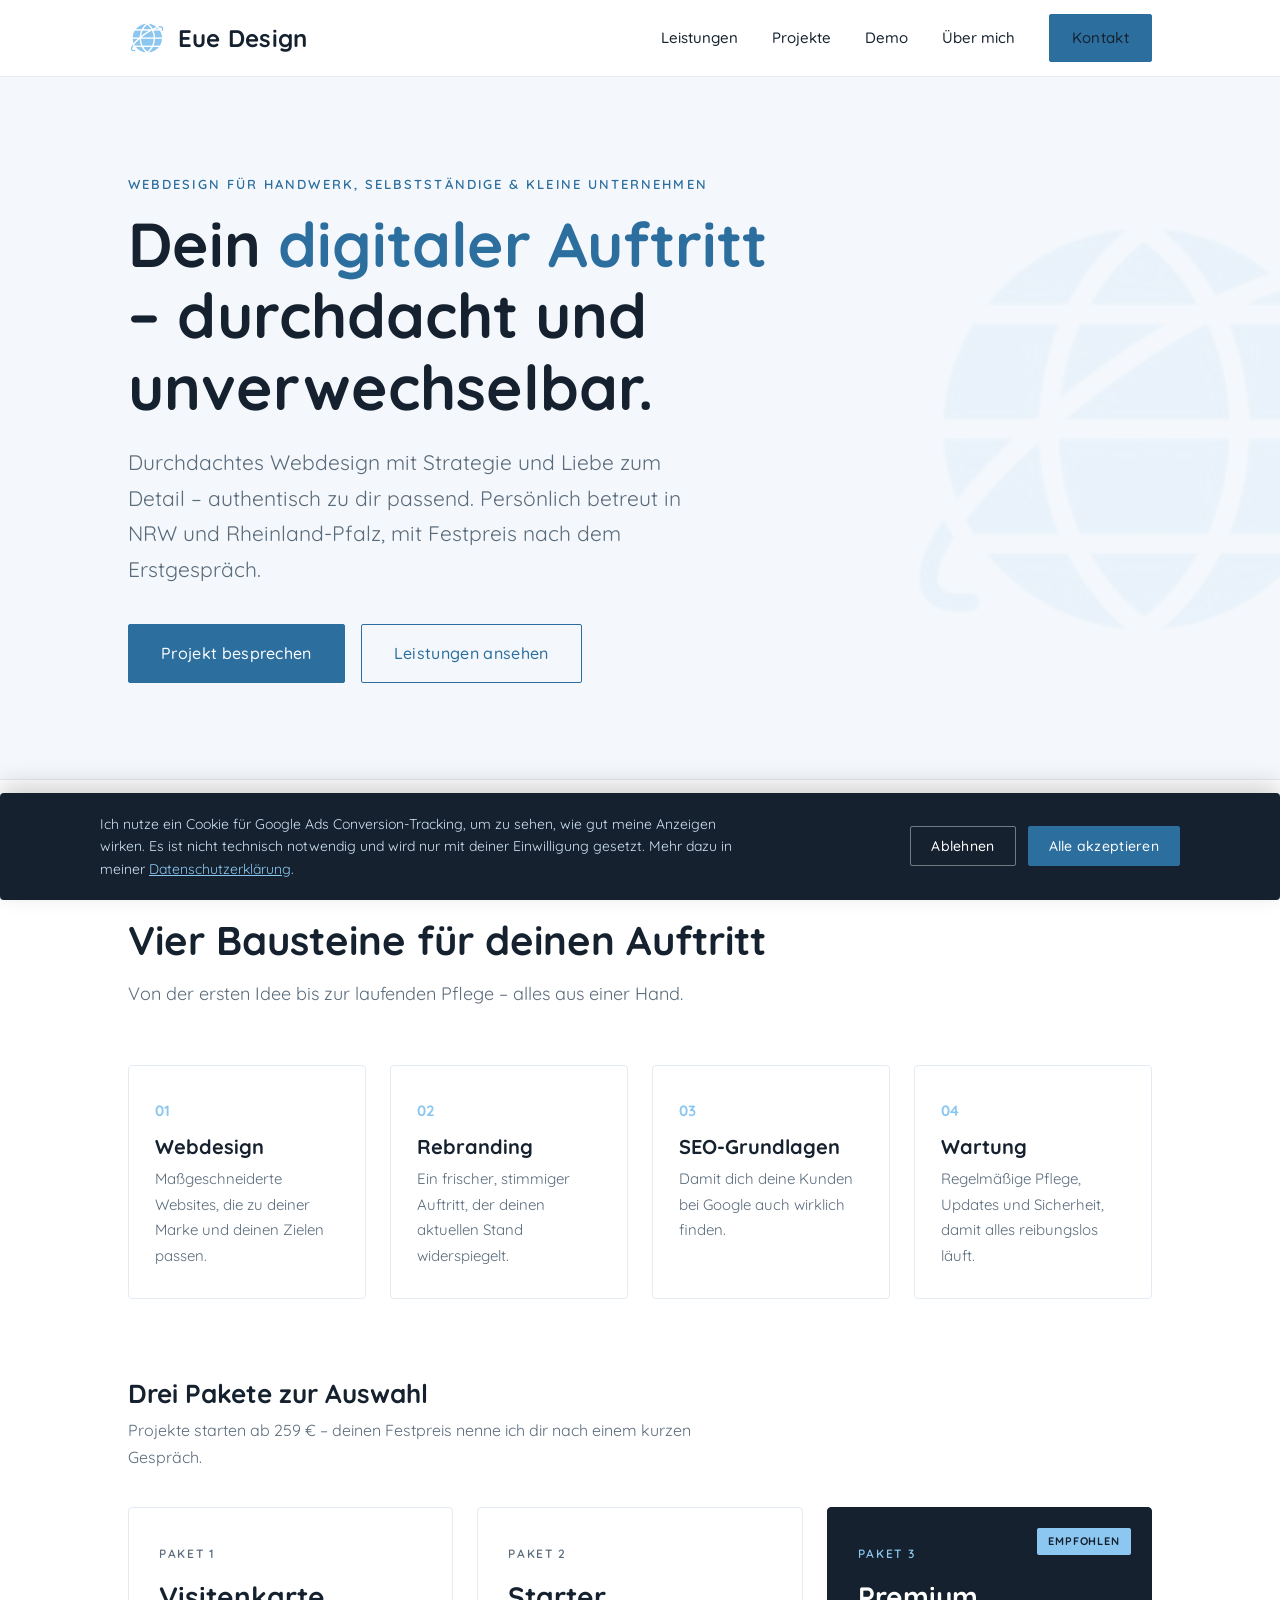
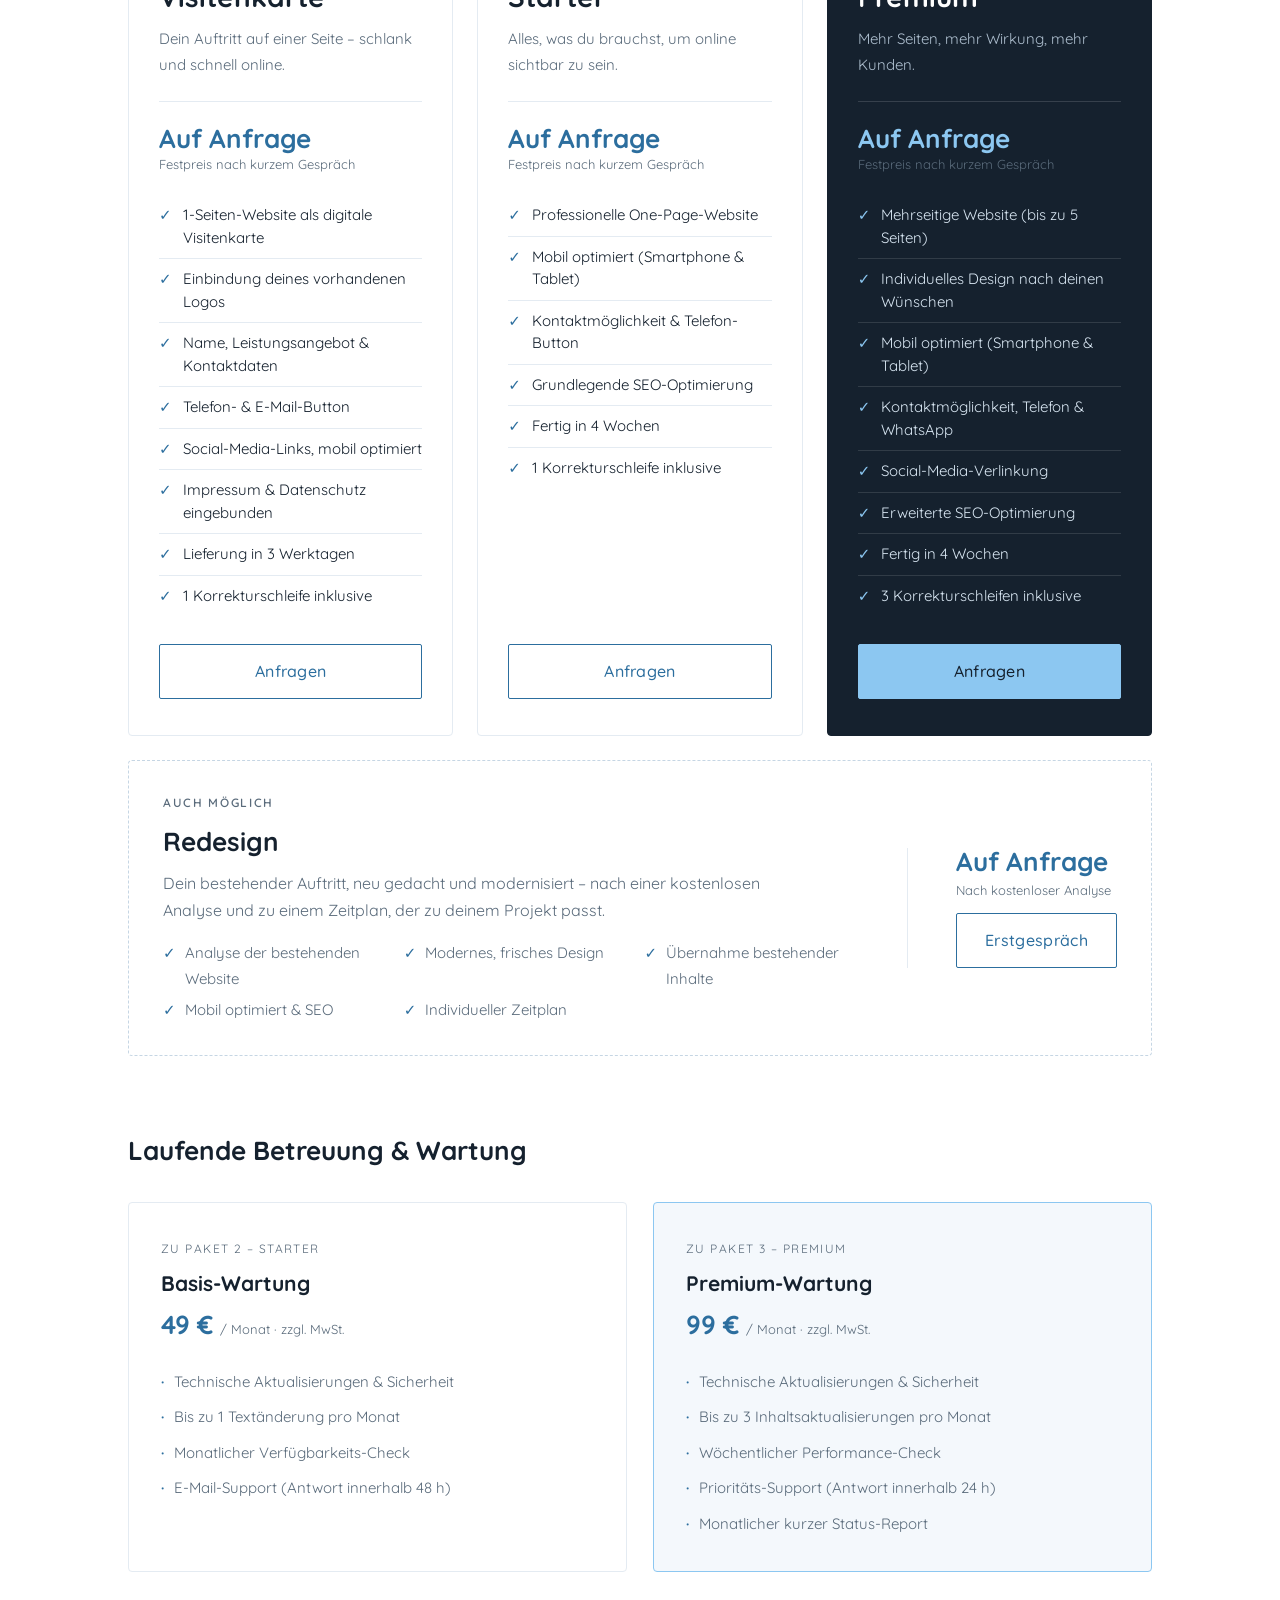
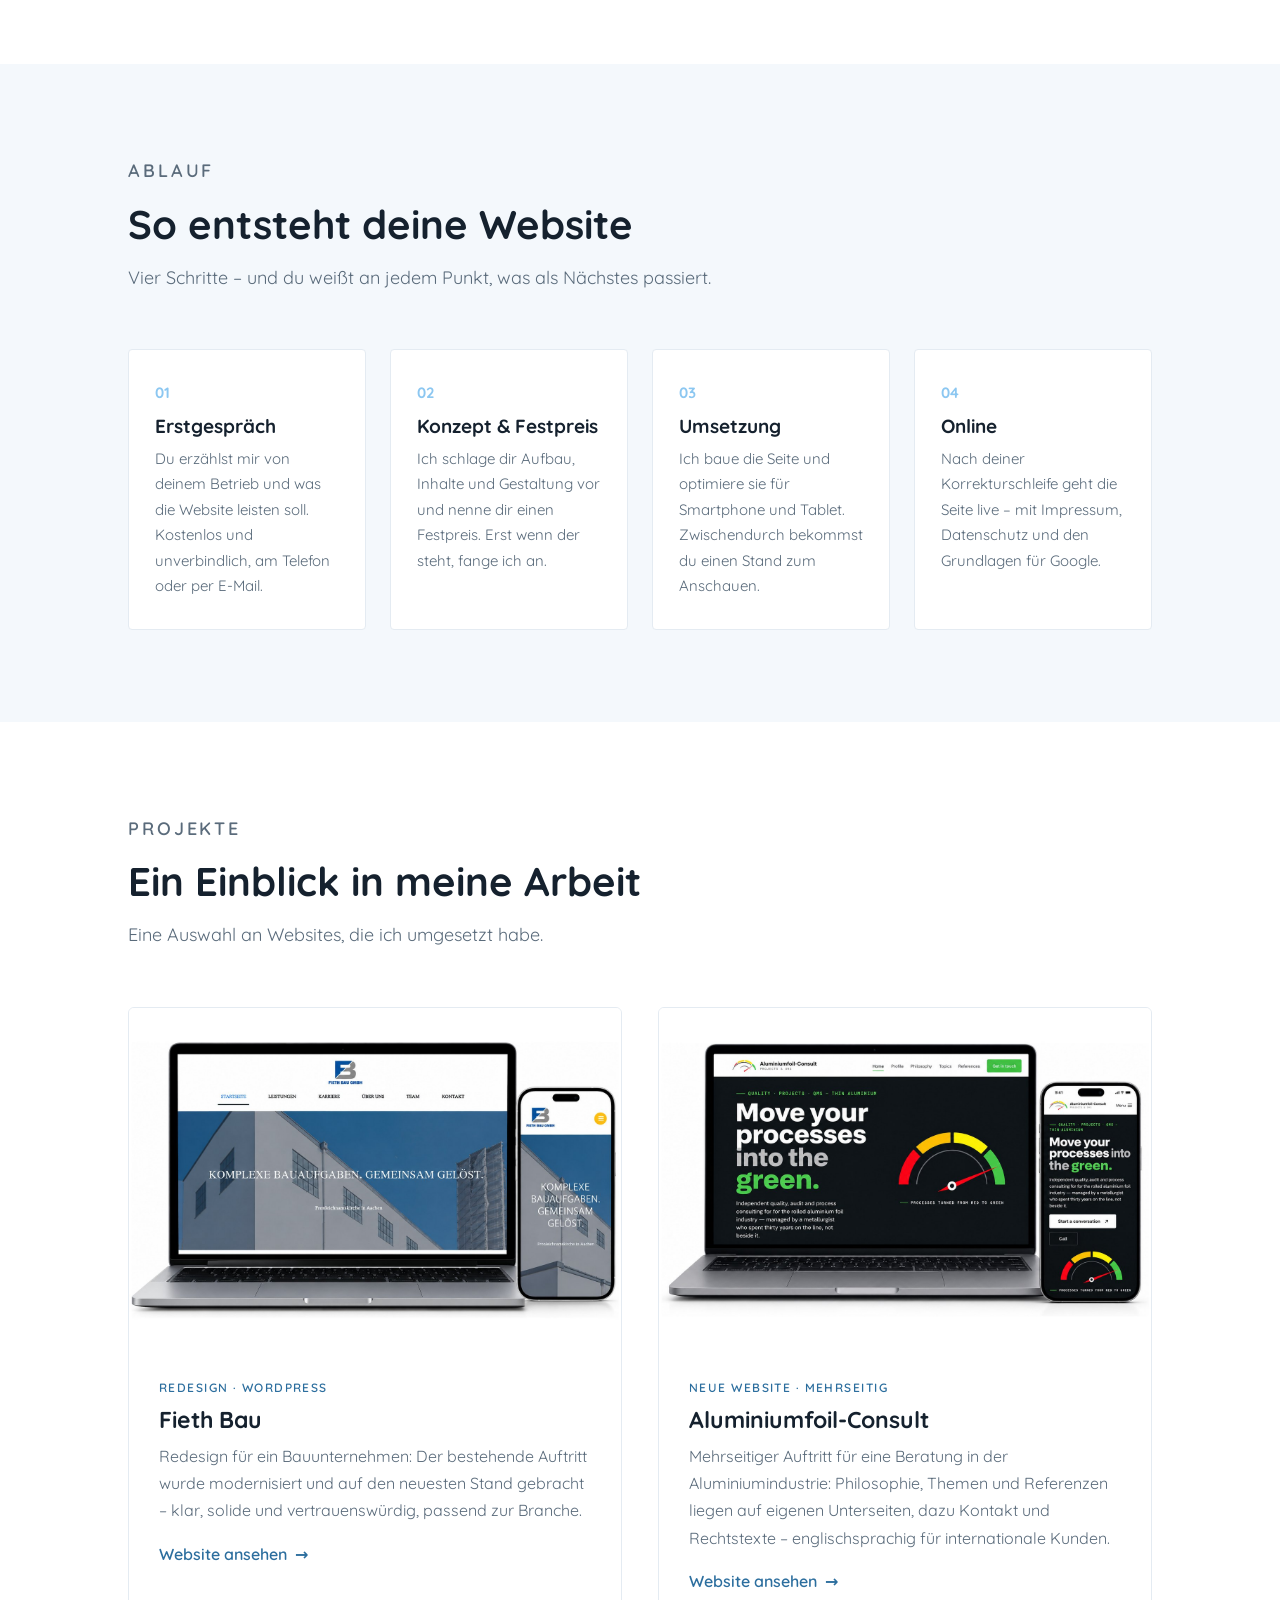
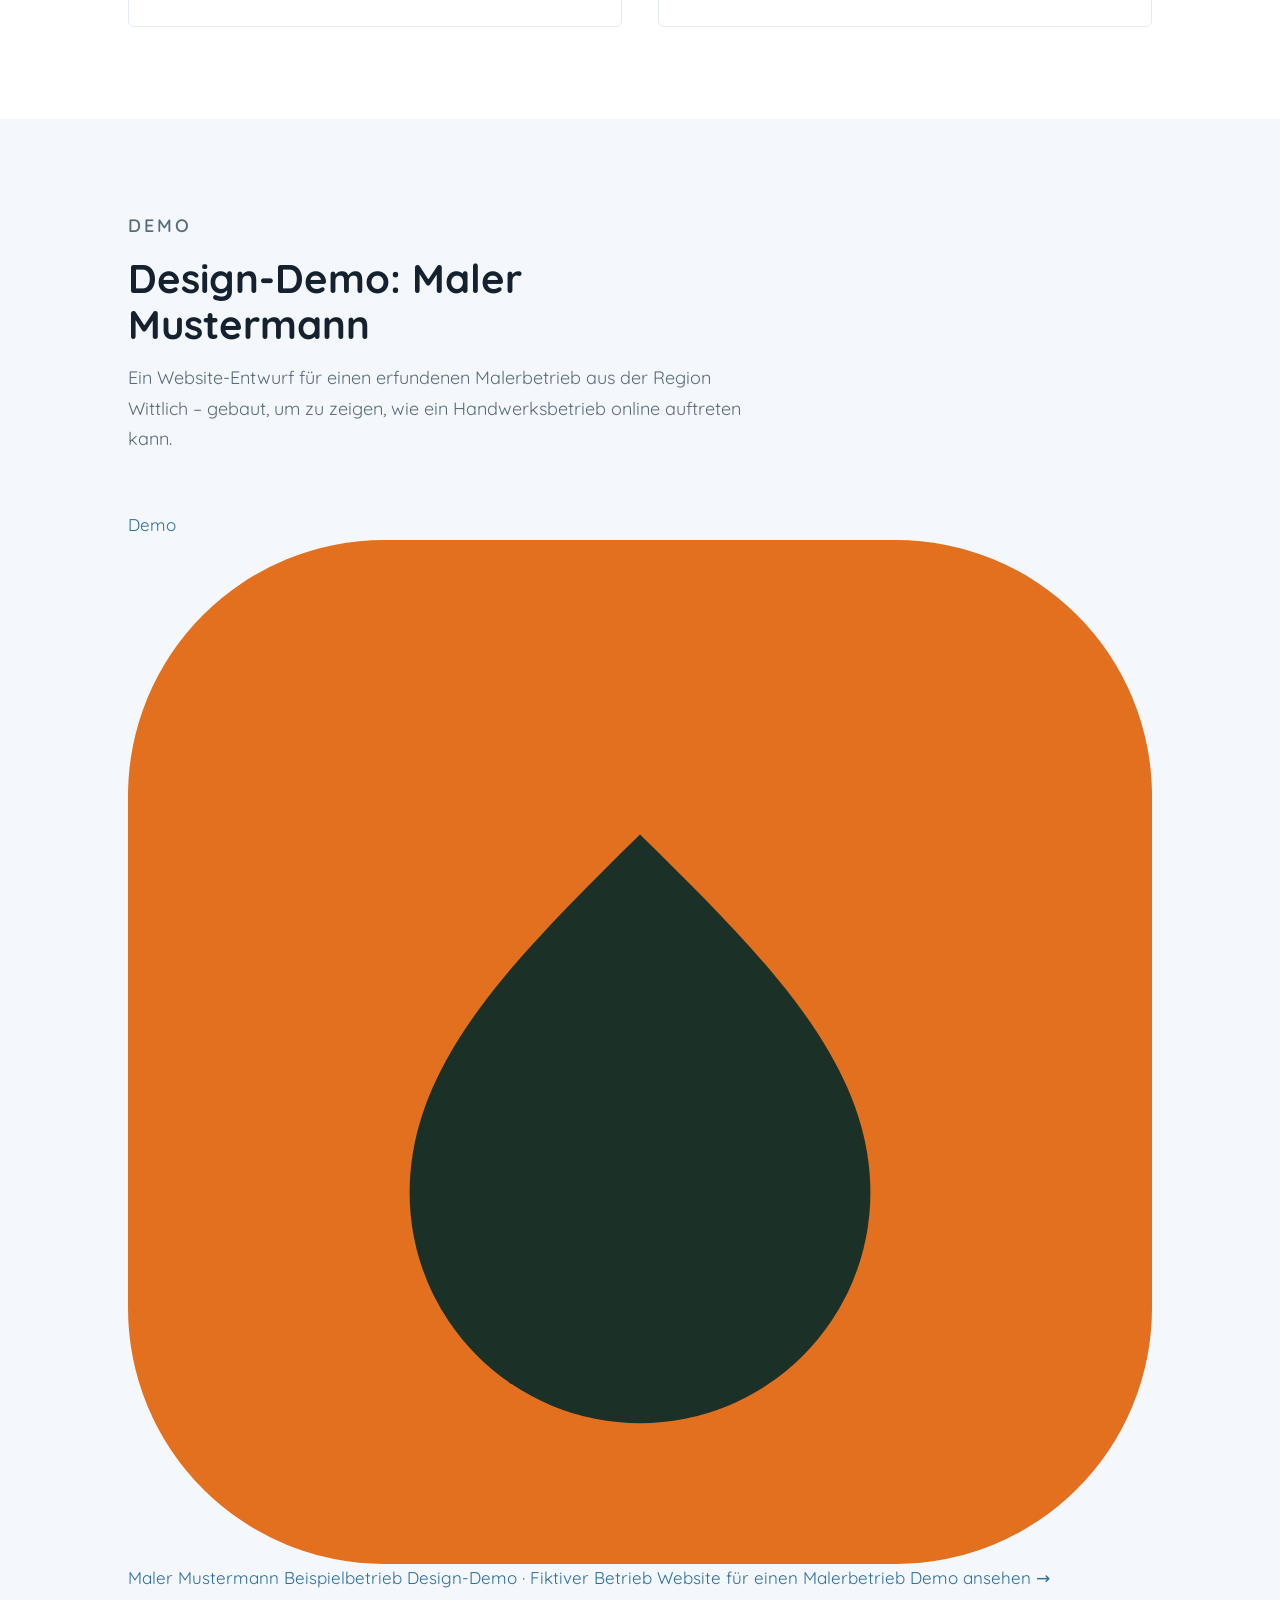
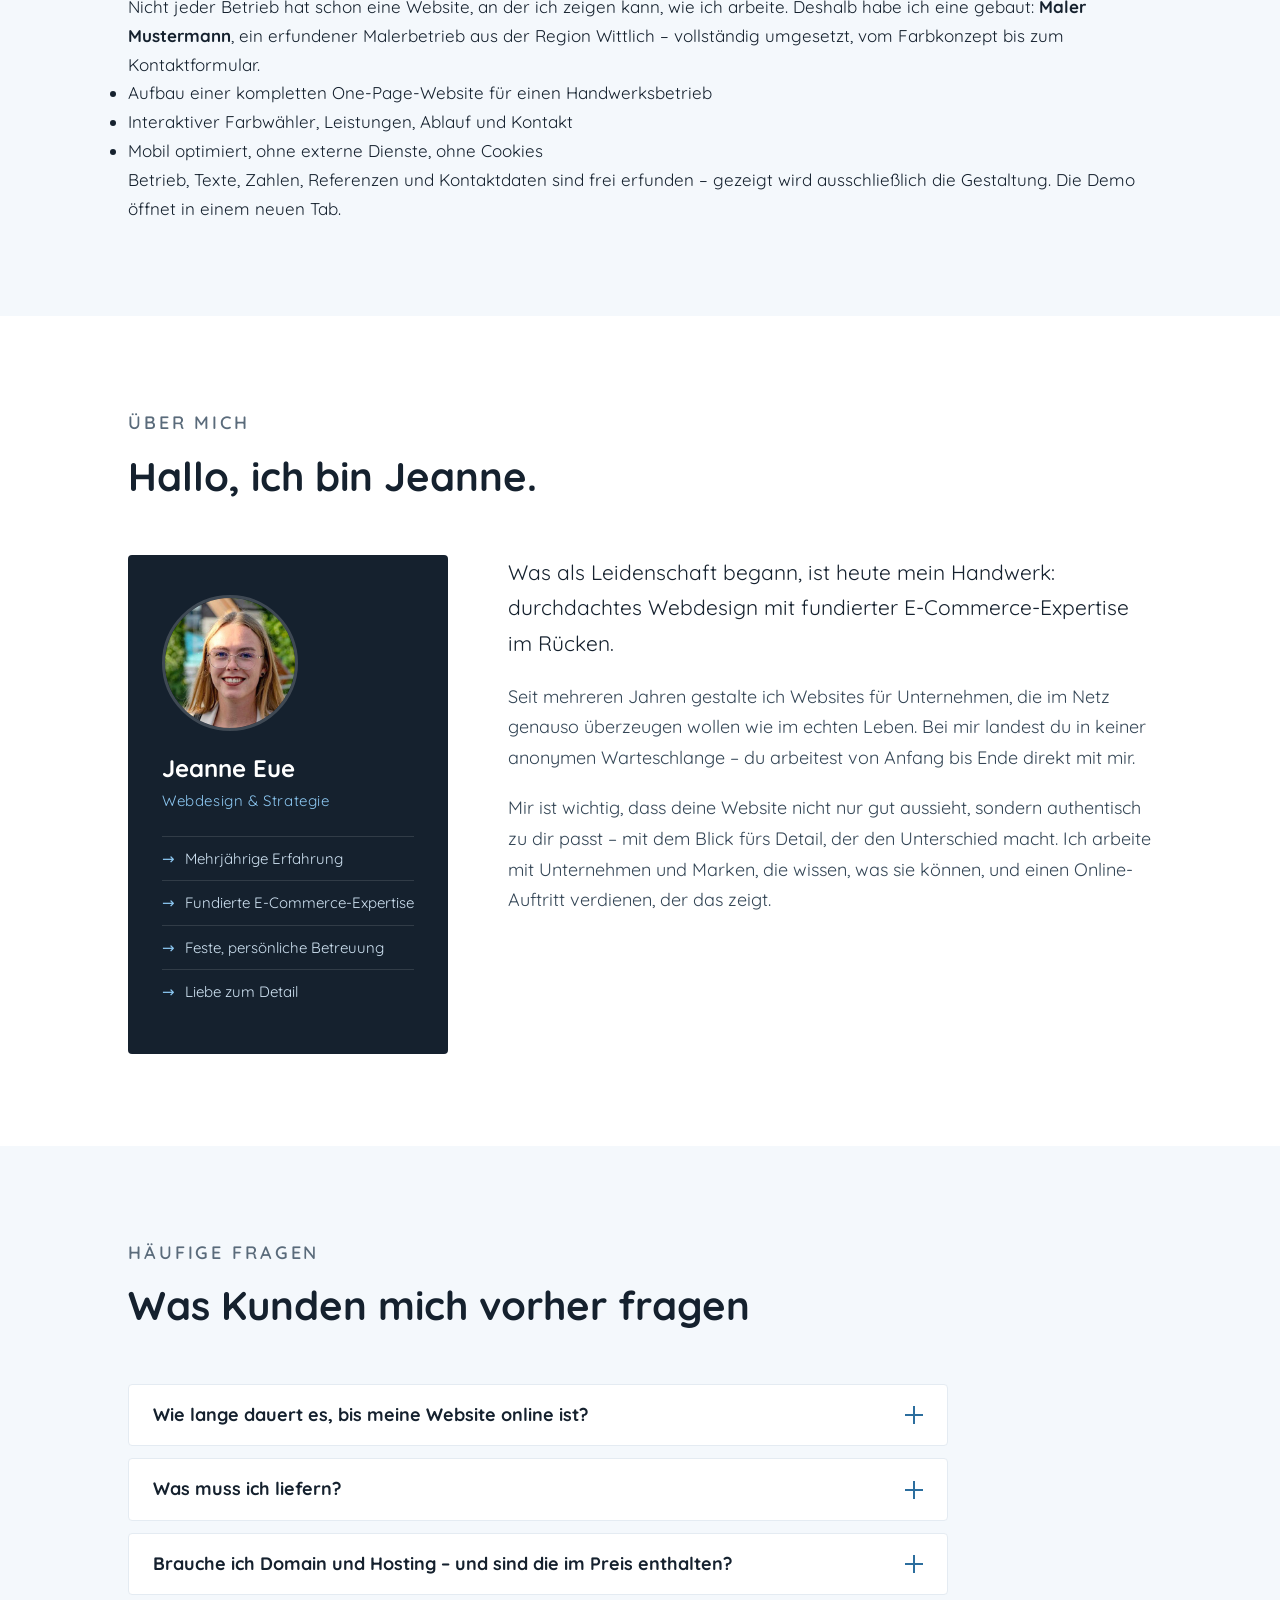
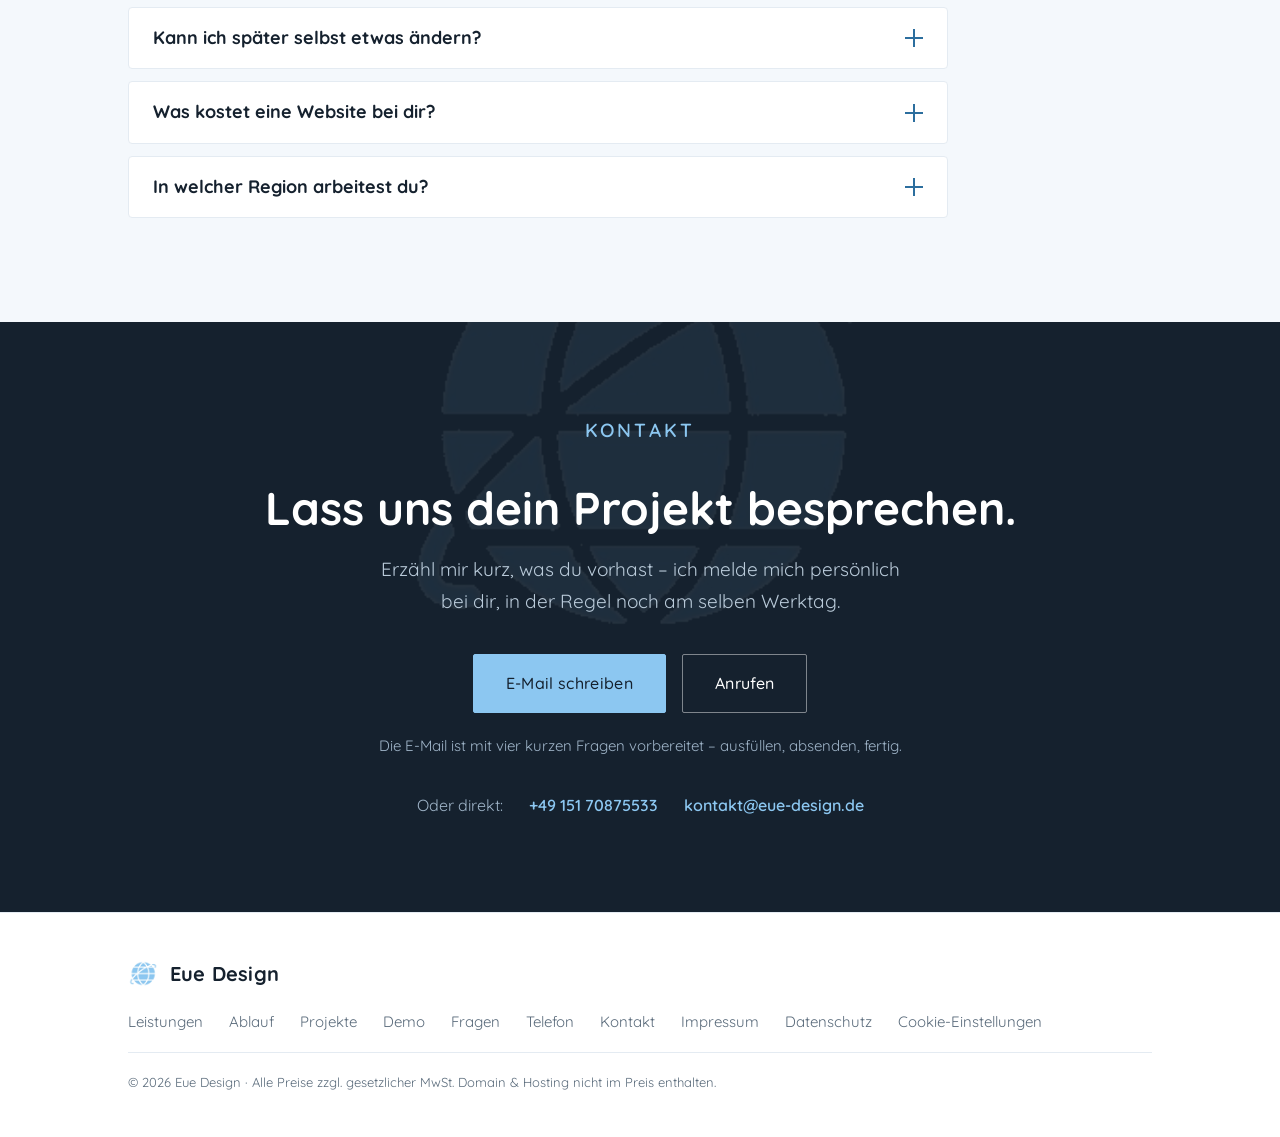
==== commit 65c7554b: "19.10." ====
--- a/index.html
+++ b/index.html
@@ -18,8 +18,8 @@
   </script>
   <script src="consent.js" defer></script>
   <meta name="viewport" content="width=device-width, initial-scale=1.0">
-  <title>Webdesign aus Nideggen – Websites für Handwerk &amp; Selbstständige | Eue Design</title>
-  <meta name="description" content="Professionelle Websites für Handwerksbetriebe, Selbstständige und kleine Unternehmen im Raum Düren und Nideggen. Persönlich betreut von Jeanne Eue – Festpreis nach kostenlosem Erstgespräch.">
+  <title>Webdesign für Handwerk &amp; Selbstständige in NRW und Rheinland-Pfalz | Eue Design</title>
+  <meta name="description" content="Websites für Handwerk, Selbstständige und kleine Unternehmen in NRW und Rheinland-Pfalz – Raum Düren, Aachen, Trier und Wittlich. Festpreis nach kostenlosem Erstgespräch.">
   <link rel="canonical" href="https://eue-design.de/">
   <link rel="icon" type="image/png" href="assets/favicon.png">
   <link rel="stylesheet" href="styles.css">
@@ -29,8 +29,8 @@
   <meta property="og:locale" content="de_DE">
   <meta property="og:site_name" content="Eue Design">
   <meta property="og:url" content="https://eue-design.de/">
-  <meta property="og:title" content="Webdesign für Handwerk &amp; Selbstständige – Eue Design">
-  <meta property="og:description" content="Professionelle Websites für Handwerksbetriebe, Selbstständige und kleine Unternehmen im Raum Düren und Nideggen. Persönlich betreut.">
+  <meta property="og:title" content="Webdesign für Handwerk &amp; Selbstständige – NRW und Rheinland-Pfalz">
+  <meta property="og:description" content="Websites für Handwerk, Selbstständige und kleine Unternehmen in NRW und Rheinland-Pfalz – Raum Düren, Aachen, Trier und Wittlich. Persönlich betreut.">
   <meta property="og:image" content="https://eue-design.de/assets/og-eue-design.png">
   <meta property="og:image:width" content="1200">
   <meta property="og:image:height" content="630">
@@ -57,8 +57,12 @@
       "addressCountry": "DE"
     },
     "areaServed": [
-      { "@type": "City", "name": "Nideggen" },
       { "@type": "City", "name": "Düren" },
+      { "@type": "City", "name": "Aachen" },
+      { "@type": "City", "name": "Trier" },
+      { "@type": "City", "name": "Wittlich" },
+      { "@type": "State", "name": "Nordrhein-Westfalen" },
+      { "@type": "State", "name": "Rheinland-Pfalz" },
       { "@type": "Country", "name": "Deutschland" }
     ],
     "knowsAbout": ["Webdesign", "Website-Redesign", "SEO-Grundlagen", "Website-Wartung"]
@@ -93,7 +97,7 @@
       <div class="hero-inner">
         <p class="eyebrow">Webdesign für Handwerk, Selbstständige &amp; kleine Unternehmen</p>
         <h1>Dein <span class="accent">digitaler Auftritt</span> – durchdacht und unverwechselbar.</h1>
-        <p class="lead">Durchdachtes Webdesign mit Strategie und Liebe zum Detail – authentisch zu dir passend. Aus Nideggen, persönlich betreut, mit Festpreis nach dem Erstgespräch.</p>
+        <p class="lead">Durchdachtes Webdesign mit Strategie und Liebe zum Detail – authentisch zu dir passend. Persönlich betreut in NRW und Rheinland-Pfalz, mit Festpreis nach dem Erstgespräch.</p>
         <div class="hero-actions">
           <a class="btn btn-primary" href="#kontakt">Projekt besprechen</a>
           <a class="btn btn-ghost" href="#leistungen">Leistungen ansehen</a>
@@ -293,9 +297,7 @@
         <article class="projekt">
           <a class="projekt__link" href="https://fieth-bau.de" target="_blank" rel="noopener">
             <div class="thumb">
-              <img src="assets/projekt-fieth-bau.svg" alt="Startseite der Website von Fieth Bau" loading="lazy">
-              <!-- Fehlt die Logodatei, entfernt sich die Kachel von selbst. -->
-              <div class="projekt__logo"><img src="assets/logo-fieth-bau.png" alt="Logo Fieth Bau GmbH" loading="lazy" onerror="this.parentNode.remove()"></div>
+              <img src="assets/projekt-fieth-bau.jpg" alt="Website von Fieth Bau auf Laptop und Smartphone" loading="lazy">
             </div>
             <div class="body">
               <span class="kind">Redesign · WordPress</span>
@@ -308,8 +310,7 @@
         <article class="projekt">
           <a class="projekt__link" href="https://aluminiumfoil-consult.com/" target="_blank" rel="noopener">
             <div class="thumb">
-              <img src="assets/projekt-aluminiumfoil-consult.png" alt="Startseite der Website von Aluminiumfoil-Consult" loading="lazy">
-              <div class="projekt__logo"><img src="assets/logo-aluminiumfoil-consult.png" alt="Logo Aluminiumfoil-Consult" loading="lazy" onerror="this.parentNode.remove()"></div>
+              <img src="assets/projekt-aluminiumfoil-consult.jpg" alt="Website von Aluminiumfoil-Consult auf Laptop und Smartphone" loading="lazy">
             </div>
             <div class="body">
               <span class="kind">Neue Website · Mehrseitig</span>
@@ -406,28 +407,46 @@
       </div>
       <div class="faq">
         <details>
-          <summary>Wie lange dauert es, bis meine Website online ist?</summary>
+          <summary>
+            <h3 class="faq__frage">Wie lange dauert es, bis meine Website online ist?</h3>
+            <span class="faq__zeichen" aria-hidden="true"></span>
+          </summary>
           <p>Die digitale Visitenkarte liefere ich in drei Werktagen. Für eine One-Page- oder mehrseitige Website plane ich vier Wochen ein. Die größte Unbekannte bist dabei du: Sobald deine Texte, Bilder und Angaben vorliegen, geht es zügig.</p>
         </details>
         <details>
-          <summary>Was muss ich liefern?</summary>
+          <summary>
+            <h3 class="faq__frage">Was muss ich liefern?</h3>
+            <span class="faq__zeichen" aria-hidden="true"></span>
+          </summary>
           <p>Dein Logo, falls vorhanden, ein paar Fotos und Stichpunkte zu deinen Leistungen. Fertige Texte brauchst du nicht zu schreiben – ich formuliere sie aus deinen Stichpunkten und du korrigierst, was nicht passt. Hast du keine eigenen Fotos, besprechen wir, was stattdessen funktioniert.</p>
         </details>
         <details>
-          <summary>Brauche ich Domain und Hosting – und sind die im Preis enthalten?</summary>
+          <summary>
+            <h3 class="faq__frage">Brauche ich Domain und Hosting – und sind die im Preis enthalten?</h3>
+            <span class="faq__zeichen" aria-hidden="true"></span>
+          </summary>
           <p>Ja, du brauchst beides, und nein, sie sind nicht im Preis enthalten. Beides läuft auf deinen Namen, damit die Website dir gehört und du jederzeit unabhängig bist. Ich sage dir vor dem Start, was dein Anbieter dafür nimmt, und richte alles ein.</p>
         </details>
         <details>
-          <summary>Kann ich später selbst etwas ändern?</summary>
+          <summary>
+            <h3 class="faq__frage">Kann ich später selbst etwas ändern?</h3>
+            <span class="faq__zeichen" aria-hidden="true"></span>
+          </summary>
           <p>Das klären wir im Erstgespräch. Für kleinere Betriebe ist eine schlanke Seite ohne Redaktionssystem meist der bessere Weg: weniger Technik, weniger Sicherheitsupdates, niedrigere laufende Kosten. Änderungen übernehme ich dann über die Wartung oder auf Zuruf.</p>
         </details>
         <details>
-          <summary>Was kostet eine Website bei dir?</summary>
+          <summary>
+            <h3 class="faq__frage">Was kostet eine Website bei dir?</h3>
+            <span class="faq__zeichen" aria-hidden="true"></span>
+          </summary>
           <p>Projekte starten bei 259 € für die digitale Visitenkarte. Was deine Website kostet, hängt vom Umfang ab – du bekommst nach dem Erstgespräch einen Festpreis, keine Abrechnung nach Aufwand und keine Nachforderungen.</p>
         </details>
         <details>
-          <summary>Arbeitest du auch außerhalb der Region?</summary>
-          <p>Ja. Ich sitze in Nideggen und bin im Raum Düren gern persönlich vor Ort. Alles Weitere läuft ohnehin per Telefon und E-Mail – meine Kunden sitzen nicht alle um die Ecke.</p>
+          <summary>
+            <h3 class="faq__frage">In welcher Region arbeitest du?</h3>
+            <span class="faq__zeichen" aria-hidden="true"></span>
+          </summary>
+          <p>Meine Kunden sitzen vor allem im Raum Düren und Aachen sowie in der Region Trier und Wittlich – dort bin ich gern persönlich vor Ort. Darüber hinaus betreue ich Betriebe in ganz Nordrhein-Westfalen und Rheinland-Pfalz; das läuft dann über Telefon, E-Mail und Videocall. Entfernung ist kein Hindernis, der persönliche Draht bleibt derselbe.</p>
         </details>
       </div>
     </div>
@@ -443,7 +462,7 @@
       {"@type":"Question","name":"Brauche ich Domain und Hosting?","acceptedAnswer":{"@type":"Answer","text":"Ja, beides ist nötig und nicht im Preis enthalten. Beides läuft auf deinen Namen, damit die Website dir gehört. Die Einrichtung übernehme ich."}},
       {"@type":"Question","name":"Kann ich später selbst etwas ändern?","acceptedAnswer":{"@type":"Answer","text":"Das klären wir im Erstgespräch. Für kleinere Betriebe ist eine schlanke Seite ohne Redaktionssystem oft sinnvoller; Änderungen übernehme ich über die Wartung oder auf Zuruf."}},
       {"@type":"Question","name":"Was kostet eine Website?","acceptedAnswer":{"@type":"Answer","text":"Projekte starten bei 259 € für die digitale Visitenkarte. Nach dem Erstgespräch bekommst du einen Festpreis ohne Nachforderungen."}},
-      {"@type":"Question","name":"Arbeitest du auch außerhalb der Region?","acceptedAnswer":{"@type":"Answer","text":"Ja. Ich sitze in Nideggen, bin im Raum Düren gern vor Ort und arbeite darüber hinaus per Telefon und E-Mail."}}
+      {"@type":"Question","name":"In welcher Region arbeitest du?","acceptedAnswer":{"@type":"Answer","text":"Vor allem im Raum Düren und Aachen sowie in der Region Trier und Wittlich – dort bin ich gern persönlich vor Ort. Darüber hinaus betreue ich Betriebe in ganz Nordrhein-Westfalen und Rheinland-Pfalz per Telefon, E-Mail und Videocall."}}
     ]
   }
   </script>
--- a/styles.css
+++ b/styles.css
@@ -410,105 +410,18 @@
 /* Karte verlinkt auf die Website des Kunden */
 .projekt__link { display: block; color: var(--ink); }
 .projekt__link:hover { color: var(--ink); }
+.projekt__visit {
+  display: inline-flex; align-items: center; gap: .5em;
+  margin-top: 16px; color: var(--accent); font-weight: 600; font-size: 16px;
+}
+.projekt__arw { transition: transform .2s; }
+.projekt:hover .projekt__arw { transform: translateX(4px); }
+.projekt:hover .projekt__visit { color: var(--accent-d); }
 /* Kundenlogo füllt die Bildfläche der Karte. Heller Grund, damit die
    Logos mit ihren eigenen Farben wirken; der Innenabstand hält sie von
    den Kanten fern, damit sie nicht gedrängt aussehen. */
-/* Kundenlogo als weiße Kachel, halb auf dem Screenshot, halb im
-   Kartenkörper. Das Logo füllt die Kachel bis auf einen schmalen Rand. */
-.projekt .thumb { position: relative; }
-.projekt__logo {
-  position: absolute; left: 22px; bottom: -28px; z-index: 2;
-  width: 140px;
-  background: #fff; border: 1px solid var(--divider); border-radius: 6px;
-  padding: 7px; box-shadow: 0 8px 20px rgba(21,33,46,0.10);
-  display: flex; align-items: center; justify-content: center;
-}
-.projekt__logo img { width: 100%; height: auto; }
-.projekt .body { padding-top: 46px; }
-.projekt__visit {
-  display: inline-flex; align-items: center; gap: .5em;
-  margin-top: 16px; color: var(--accent); font-weight: 600; font-size: 16px;
-}
-.projekt__arw { transition: transform .2s; }
-.projekt:hover .projekt__arw { transform: translateX(4px); }
-.projekt:hover .projekt__visit { color: var(--accent-d); }
-
-/* =========================================================
-   Demo (Sektion #demo auf der Startseite)
-   Gleiche Kartenlogik wie die echten Projekte, nur mit
-   Logokachel statt Screenshot und mit Demo-Kennzeichnung.
-   ========================================================= */
-.demo-grid {
-  display: grid;
-  grid-template-columns: minmax(0, 360px) 1fr;
-  gap: 48px;
-  align-items: start;
-}
-
-.demo-card {
-  display: block;
-  border: 1px solid var(--divider); border-radius: 6px; overflow: hidden;
-  background: var(--paper); color: var(--ink);
-  transition: box-shadow .2s, transform .2s, border-color .2s;
-}
-.demo-card:hover { transform: translateY(-4px); box-shadow: 0 18px 40px rgba(21,33,46,0.09); border-color: var(--sky); color: var(--ink); }
-
-/* Quadratische Kachel in den Farben des Demo-Betriebs –
-   liest sich dadurch als fremde Marke, nicht als unsere. */
-.demo-card__tile {
-  position: relative;
-  display: flex; flex-direction: column; align-items: center; justify-content: center; gap: 18px;
-  aspect-ratio: 1 / 1;
-  background: #1B3128;
-  background-image: radial-gradient(circle at 50% 38%, #2A4638 0%, #1B3128 68%);
-  text-align: center; padding: 24px;
-}
-.demo-card__flag {
-  position: absolute; top: 16px; right: 16px;
-  background: var(--sky); color: var(--ink);
-  font-size: 11px; font-weight: 700; letter-spacing: 0.12em; text-transform: uppercase;
-  padding: 4px 11px; border-radius: 2px;
-}
-.demo-card__mark { width: 68px; height: 68px; }
-.demo-card__logo { display: block; }
-.demo-card__name {
-  display: block; font-family: var(--font-display); font-weight: 700;
-  font-size: 22px; line-height: 1.2; color: #fff;
-}
-.demo-card__sub {
-  display: block; margin-top: 4px;
-  font-size: 12px; letter-spacing: 0.16em; text-transform: uppercase; color: #C8A882;
-}
-
-.demo-card__body { display: block; padding: 22px 26px 26px; }
-.demo-card__kind {
-  display: block; font-size: 12px; letter-spacing: 0.12em; text-transform: uppercase;
-  color: var(--accent); font-weight: 600;
-}
-.demo-card__title {
-  display: block; font-family: var(--font-display); font-weight: 700;
-  font-size: 20px; line-height: 1.25; margin: 8px 0 14px;
-}
-.demo-card__link {
-  display: inline-flex; align-items: center; gap: .5em;
-  color: var(--accent); font-weight: 600; font-size: 16px;
-}
-.demo-card__arw { transition: transform .2s; }
-.demo-card:hover .demo-card__arw { transform: translateX(4px); }
-
-.demo-text p { color: #344656; font-size: 18px; margin-bottom: 20px; }
-.demo-text ul { list-style: none; margin-bottom: 20px; }
-.demo-text li {
-  font-size: 16px; color: var(--muted); padding: 7px 0;
-  display: flex; gap: 11px; align-items: flex-start;
-}
-.demo-text li::before { content: '→'; color: var(--sky); font-weight: 700; flex-shrink: 0; }
-.demo-text__note { font-size: 15px; color: var(--muted); }
-
-@media (max-width: 900px) {
-  .demo-grid { grid-template-columns: 1fr; gap: 32px; }
-  .demo-card { max-width: 360px; }
-}
+/* Projektbild: Mockup auf weißem Grund, randlos in der Karte. */
+.projekt .thumb { background: #fff; }
 
 /* --- Ablauf -------------------------------------------- */
 .ablauf-grid { display: grid; grid-template-columns: repeat(4, 1fr); gap: 24px; }
@@ -529,18 +442,32 @@
   background: var(--paper); border: 1px solid var(--divider); border-radius: 4px;
   margin-bottom: 12px;
 }
+/* Die Frage ist eine echte Überschrift (h3) – Screenreader können die
+   Fragen damit wie jede andere Gliederung anspringen. Das Plus/Minus ist
+   rein dekorativ und per aria-hidden aus dem Vorlesefluss genommen; den
+   Auf-/Zu-Zustand meldet der Browser über details/summary von selbst. */
 .faq summary {
   cursor: pointer; list-style: none;
-  padding: 20px 56px 20px 24px; position: relative;
-  font-family: var(--font-display); font-weight: 700; font-size: 18px; color: var(--ink);
+  display: flex; align-items: center; justify-content: space-between; gap: 20px;
+  padding: 18px 24px;
 }
 .faq summary::-webkit-details-marker { display: none; }
-.faq summary::after {
-  content: '+'; position: absolute; right: 24px; top: 50%; transform: translateY(-50%);
-  font-size: 24px; font-weight: 400; color: var(--accent); line-height: 1;
-}
-.faq details[open] summary::after { content: '–'; }
-.faq summary:hover { color: var(--accent); }
+.faq__frage {
+  font-family: var(--font-display); font-weight: 700; font-size: 18px;
+  color: var(--ink); line-height: 1.35; margin: 0;
+}
+.faq__zeichen {
+  flex: none; position: relative; width: 18px; height: 18px;
+}
+.faq__zeichen::before, .faq__zeichen::after {
+  content: ''; position: absolute; left: 0; top: 8px;
+  width: 18px; height: 2px; background: var(--accent);
+  transition: transform .2s;
+}
+.faq__zeichen::after { transform: rotate(90deg); }
+.faq details[open] .faq__zeichen::after { transform: rotate(0deg); }
+.faq summary:hover .faq__frage { color: var(--accent); }
+.faq summary:focus-visible { outline: 3px solid var(--accent); outline-offset: 2px; border-radius: 4px; }
 .faq details p { padding: 0 24px 22px; color: #344656; font-size: 16px; max-width: 70ch; }
 
 /* --- Kontaktbereich ------------------------------------ */
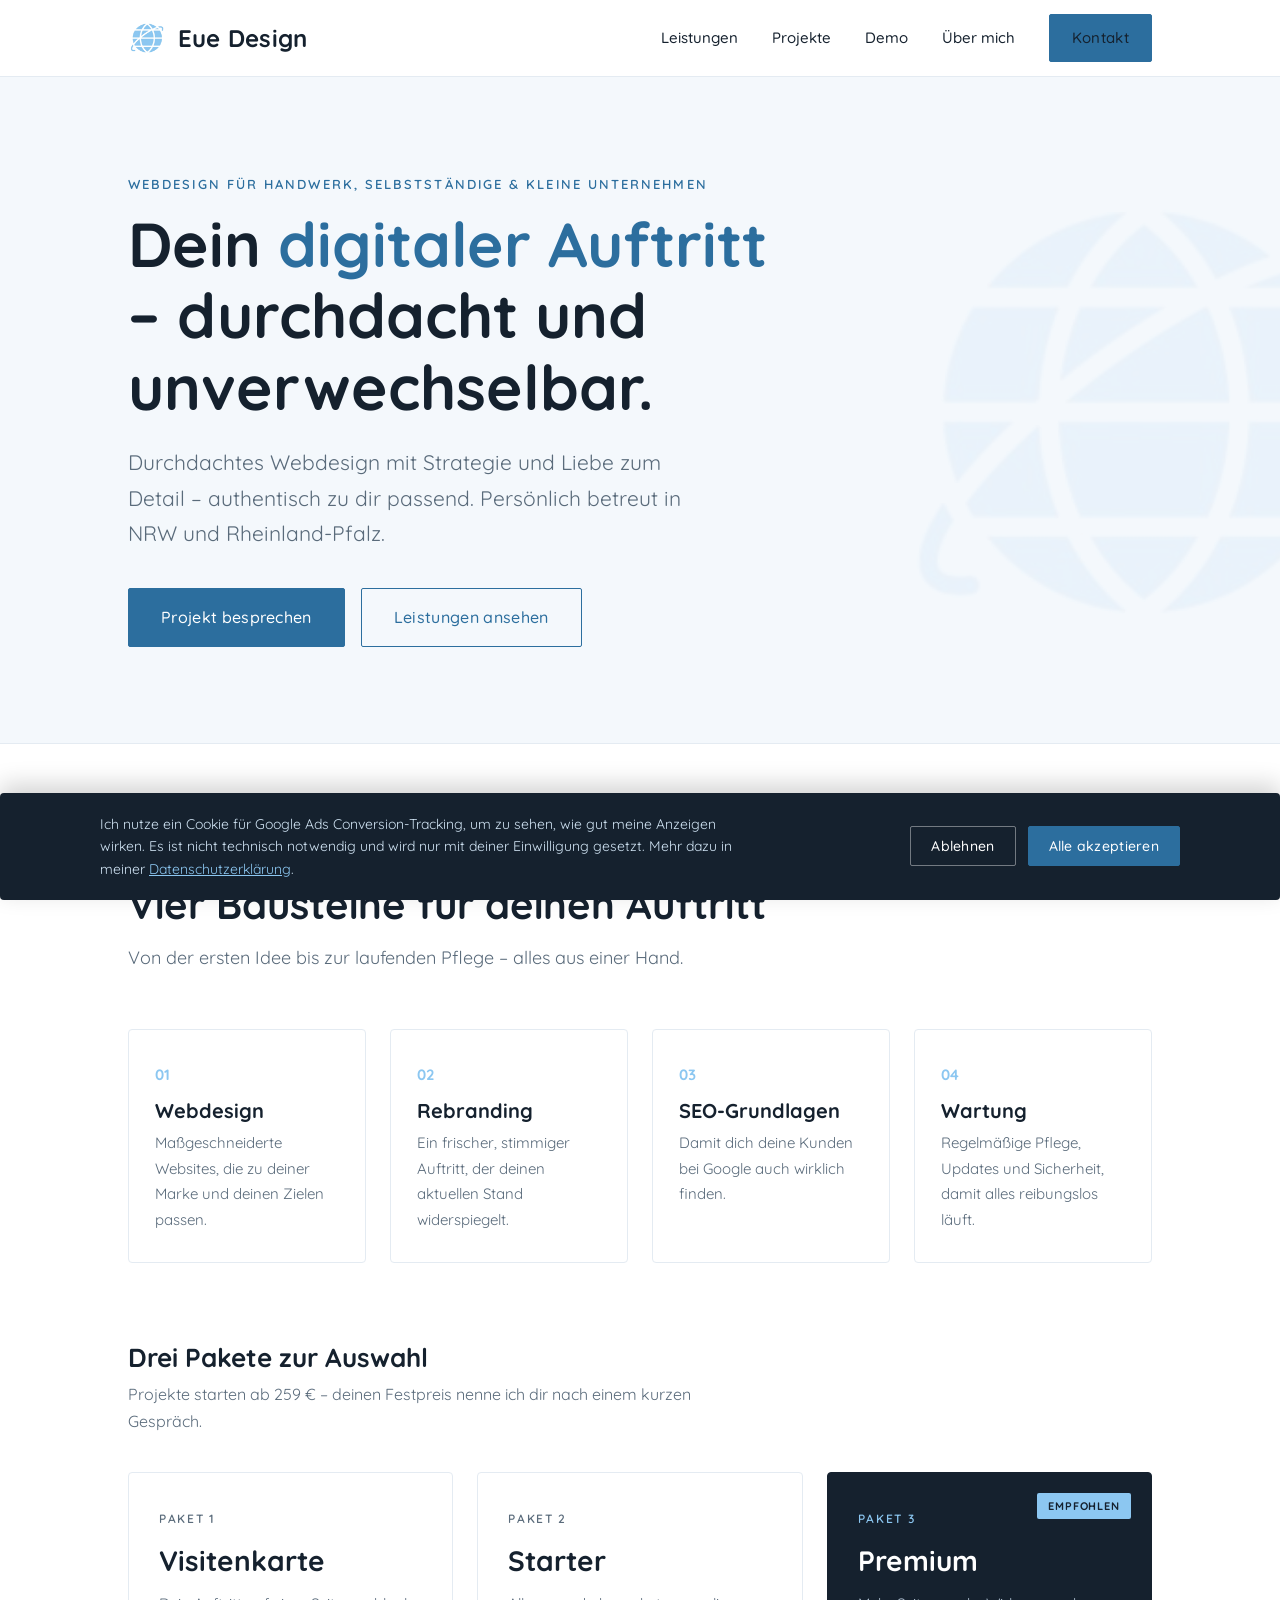
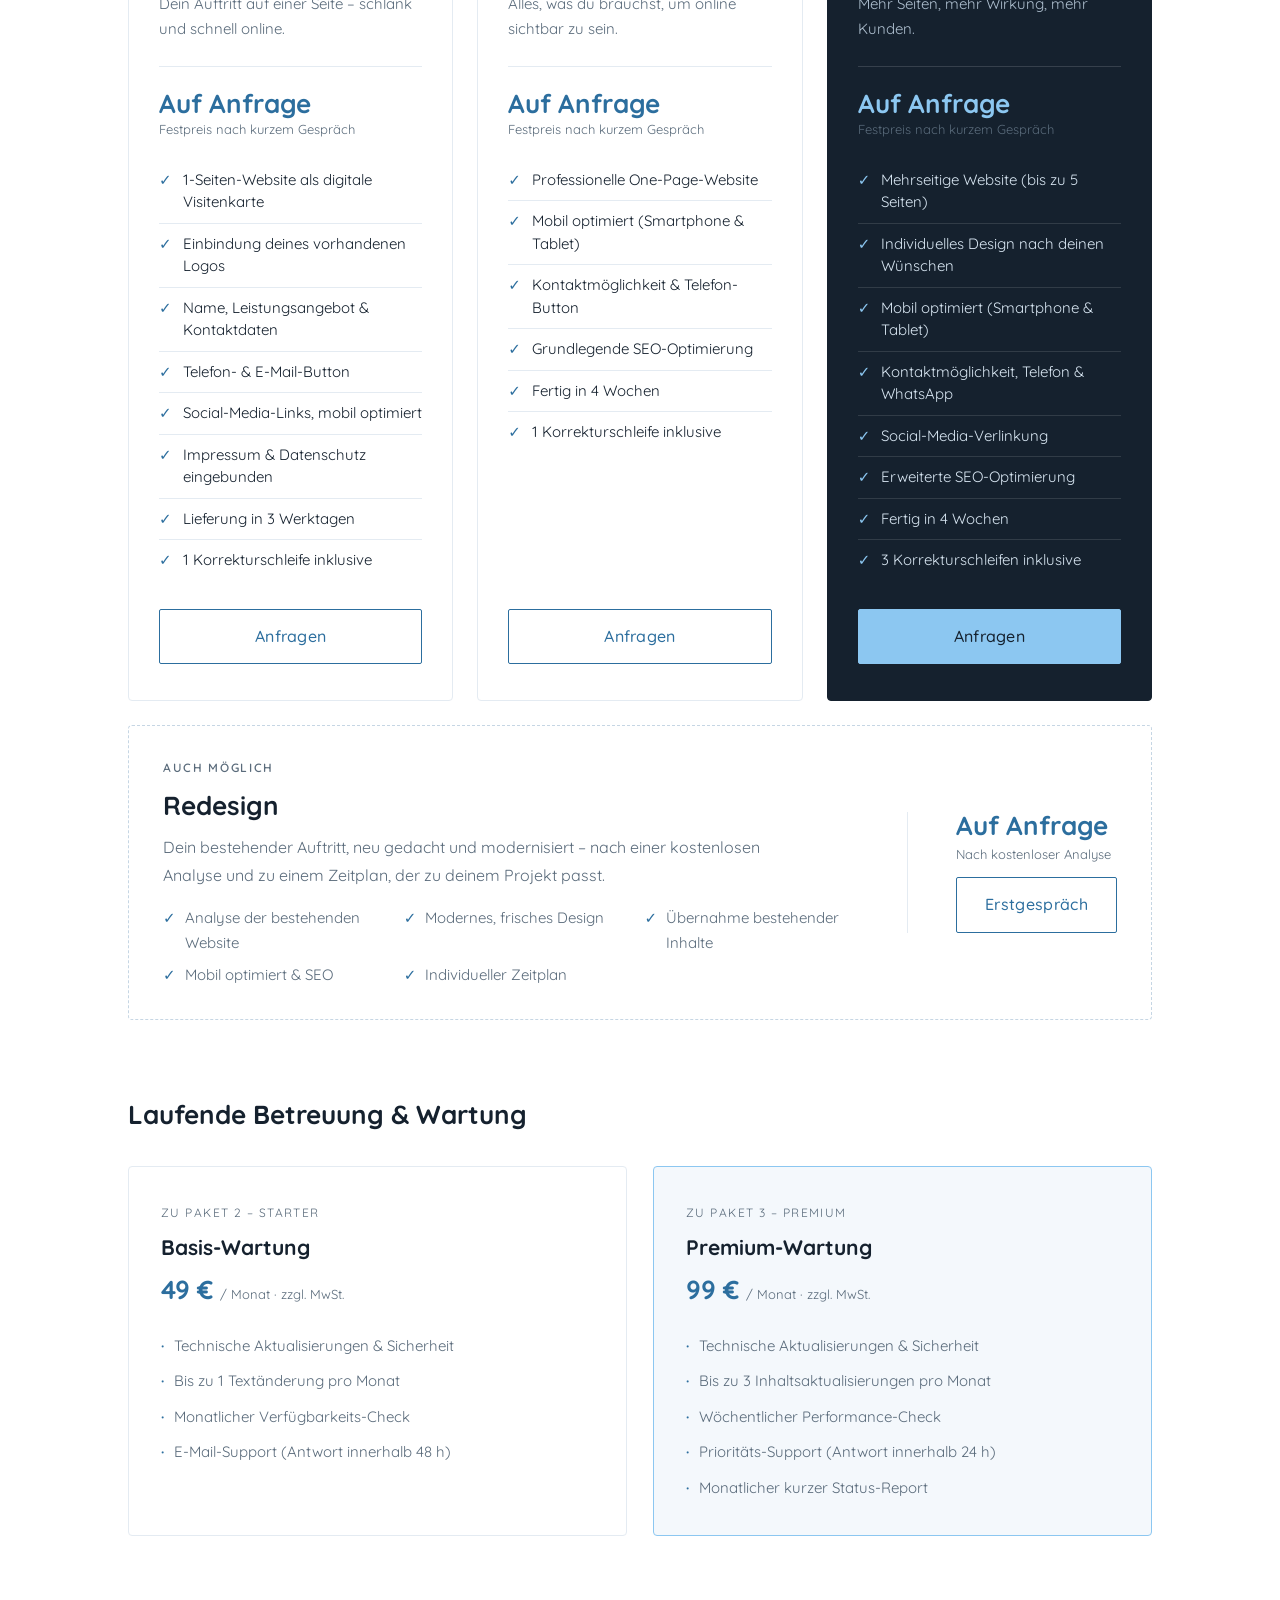
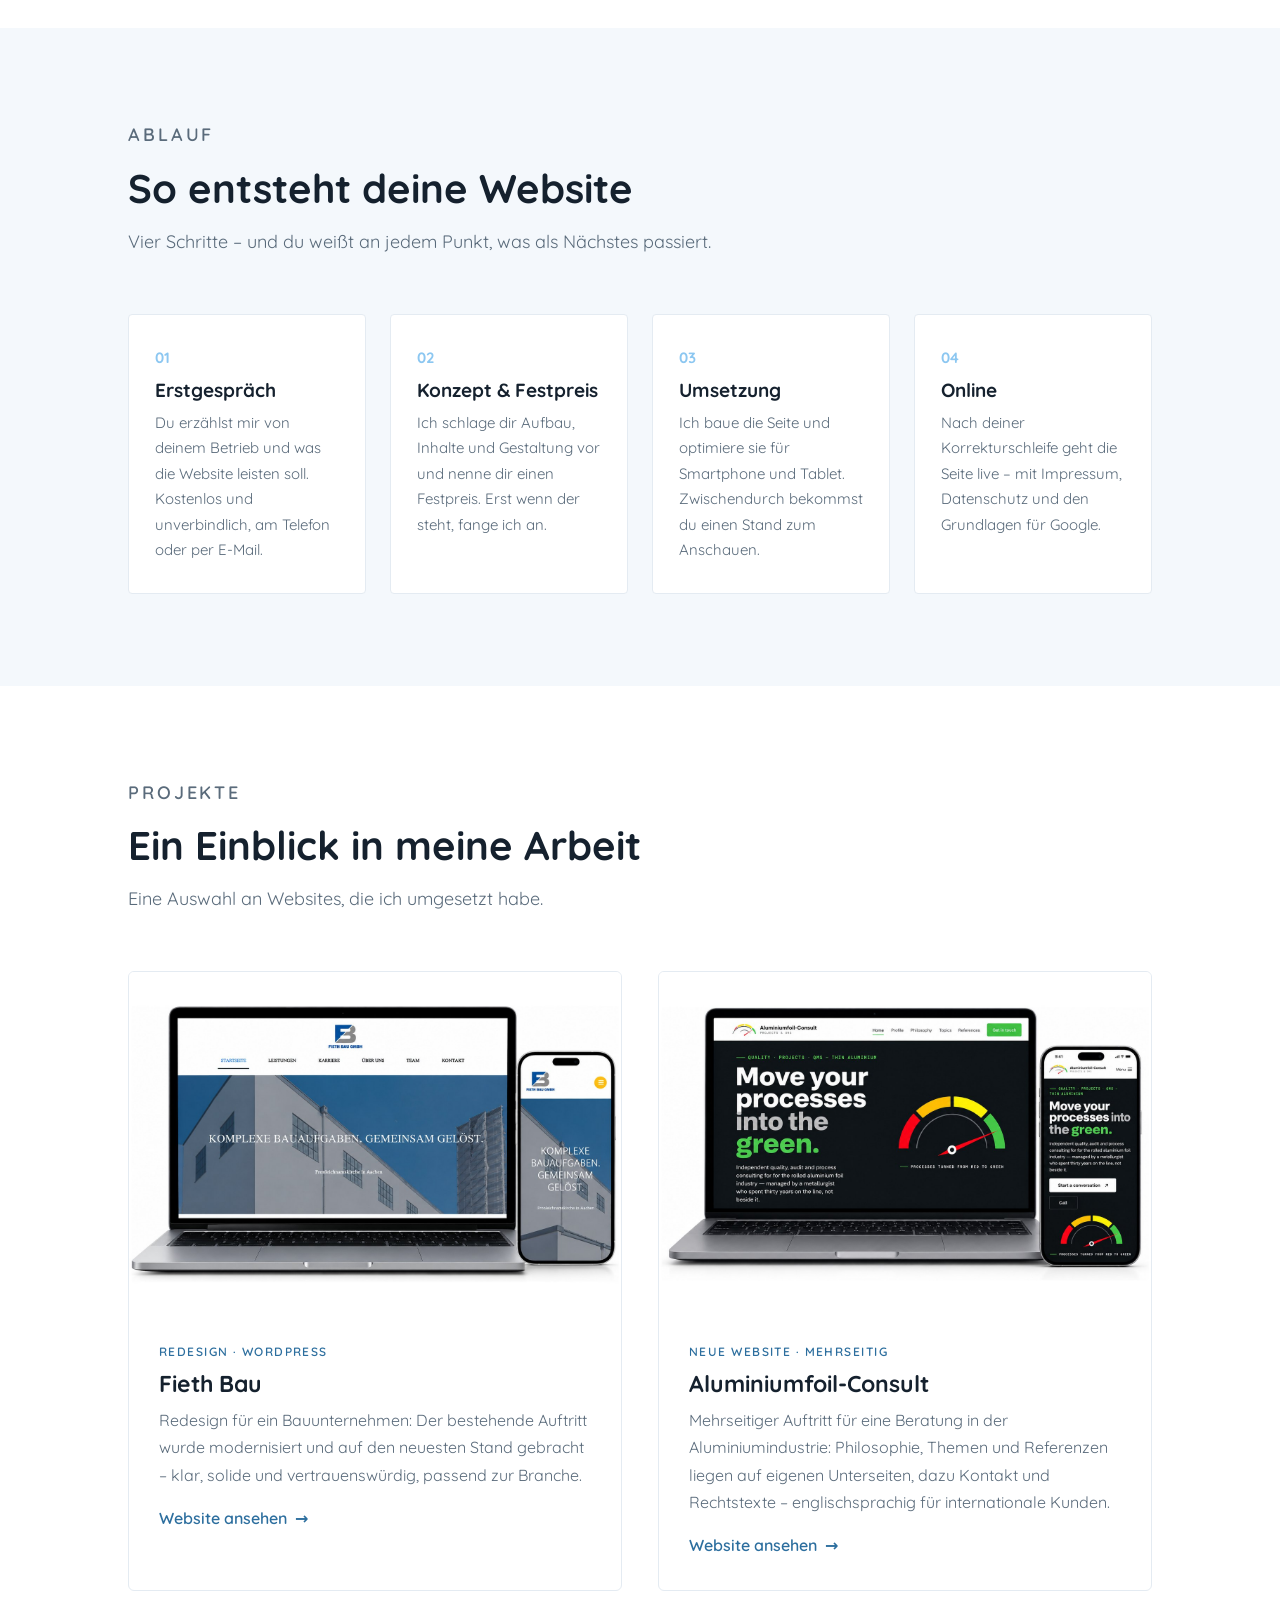
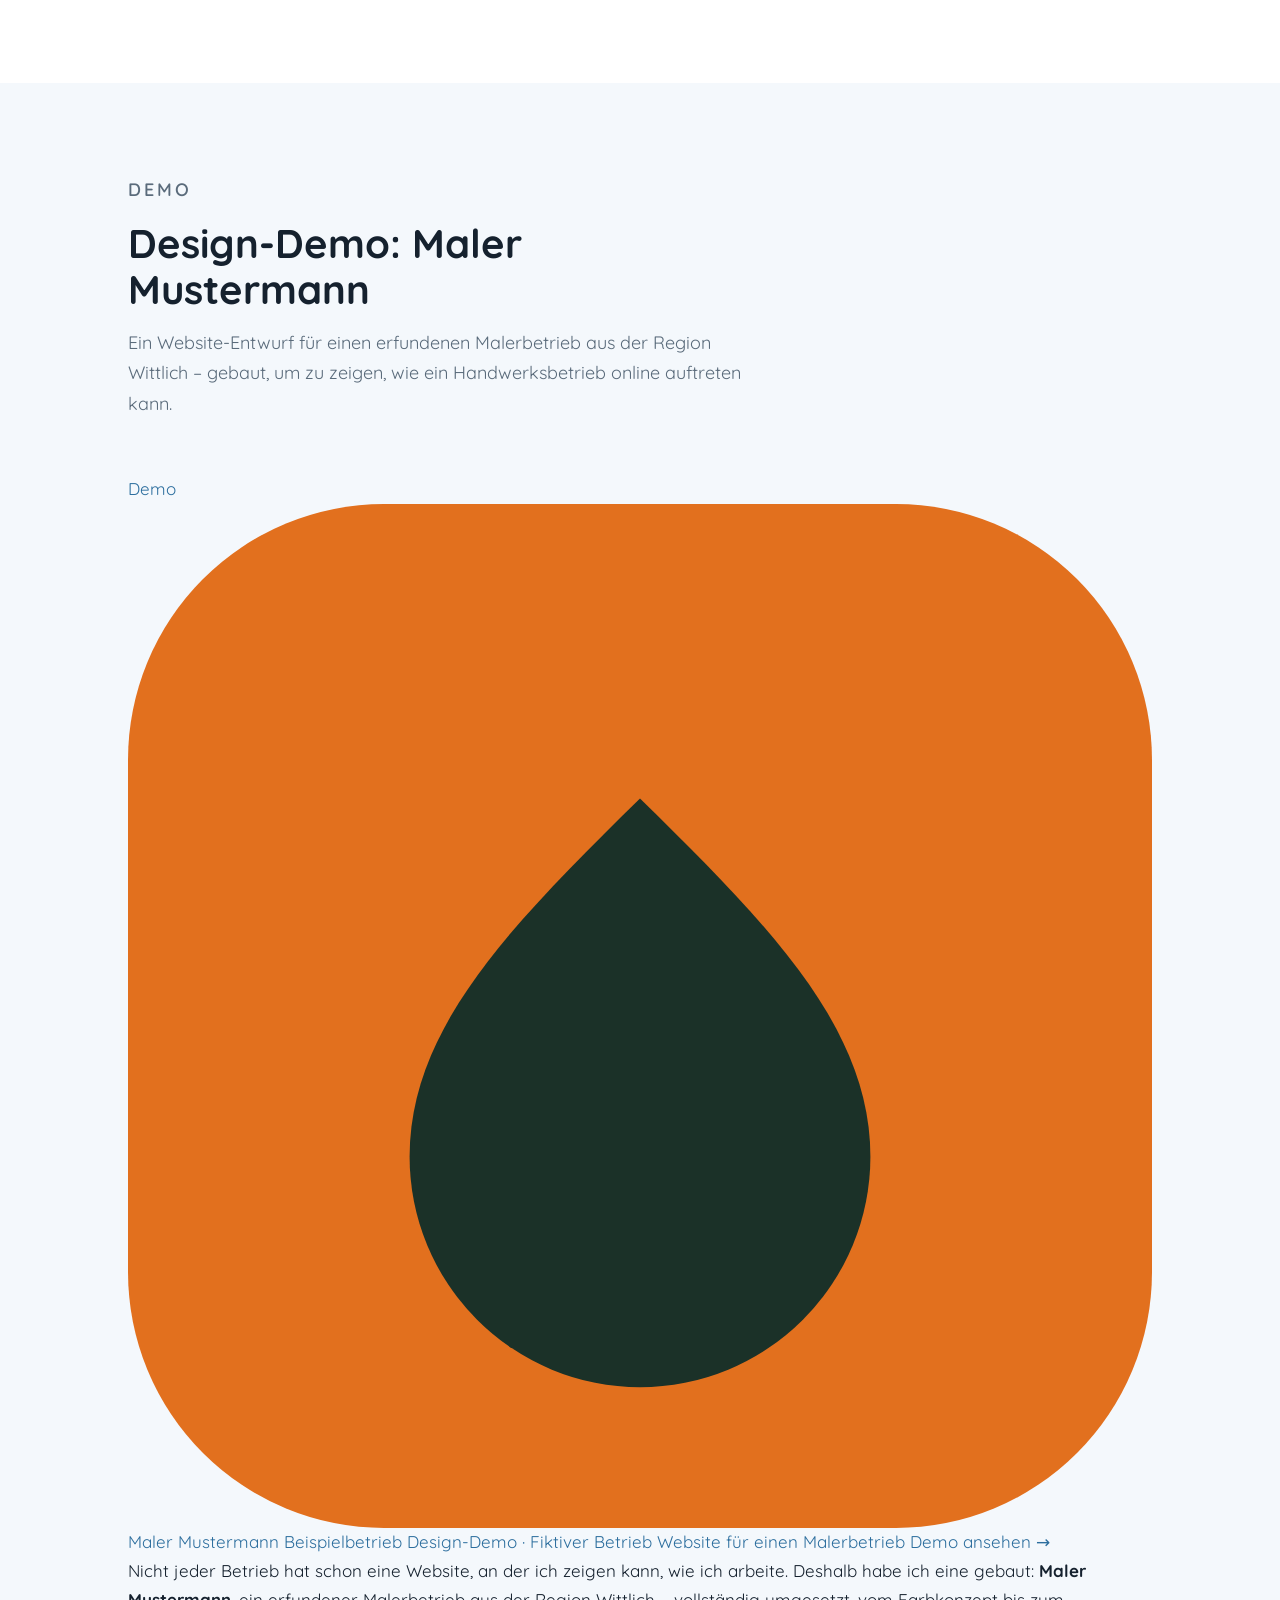
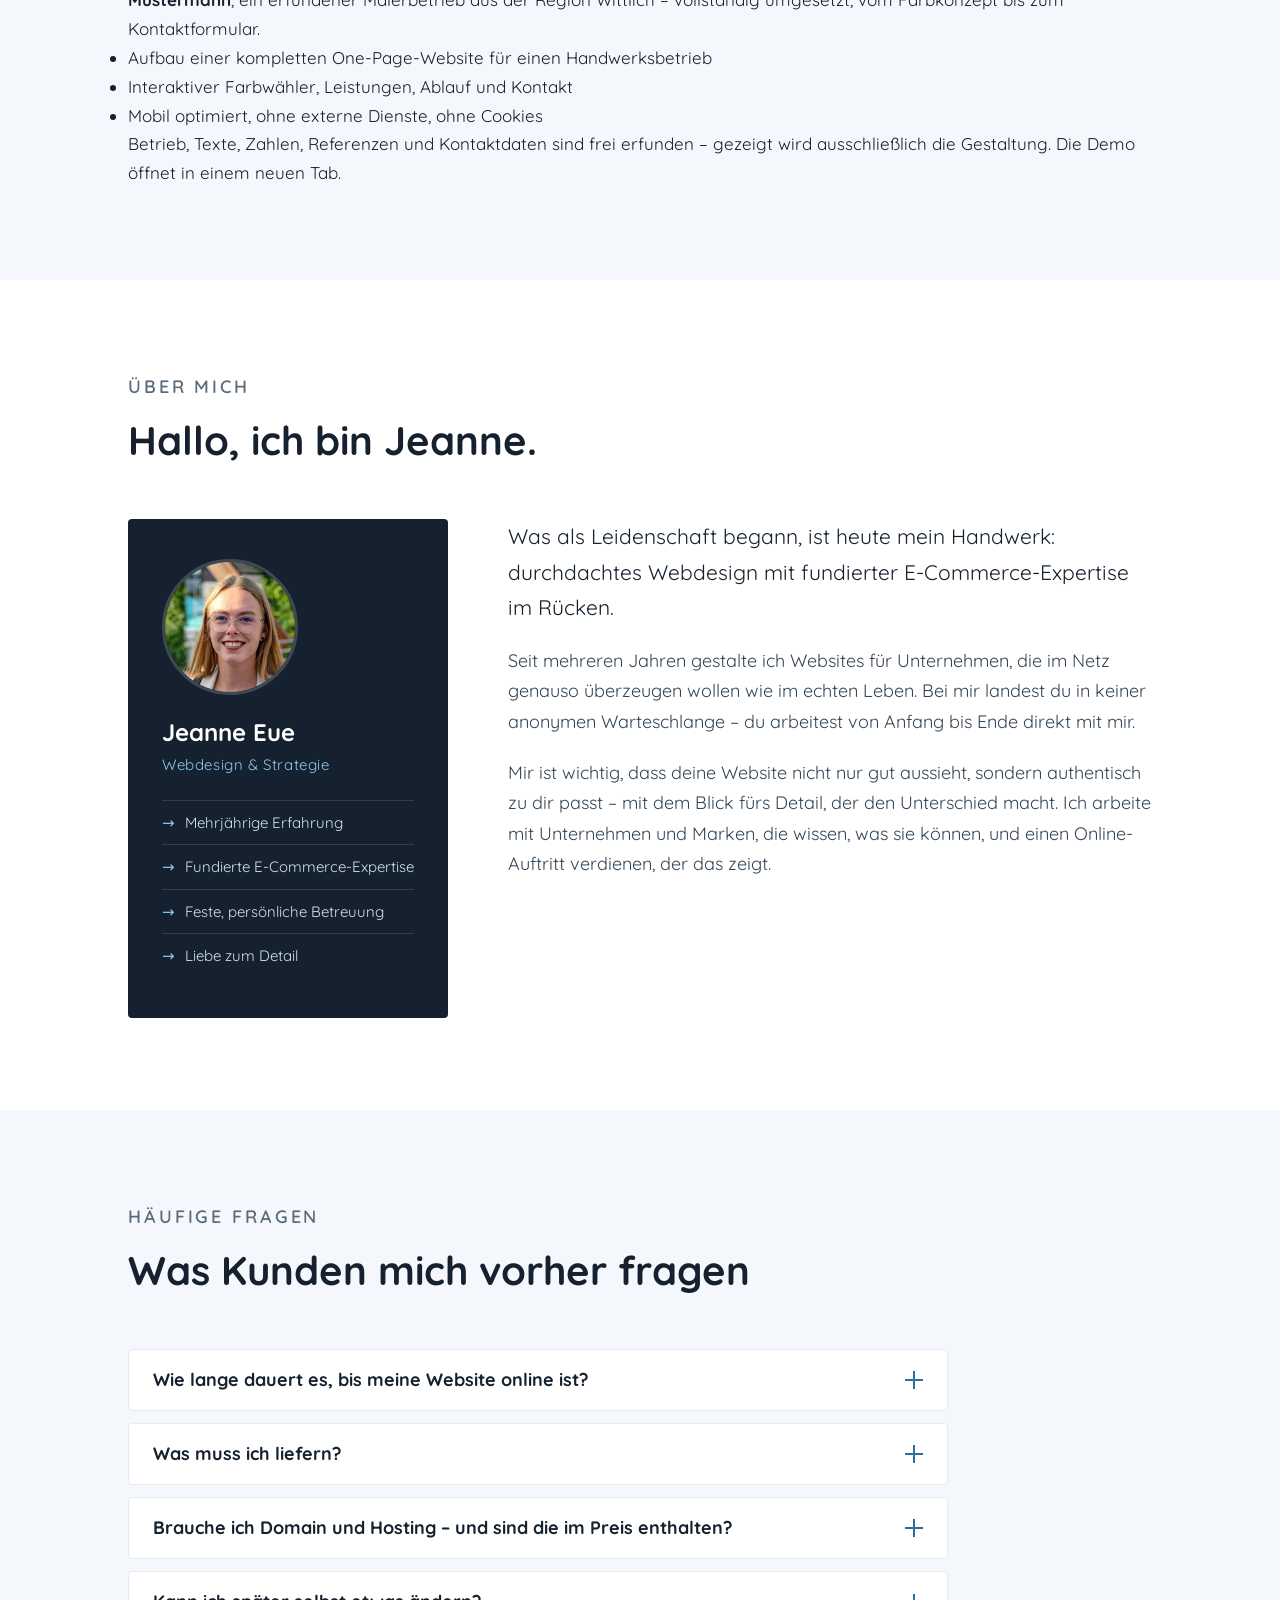
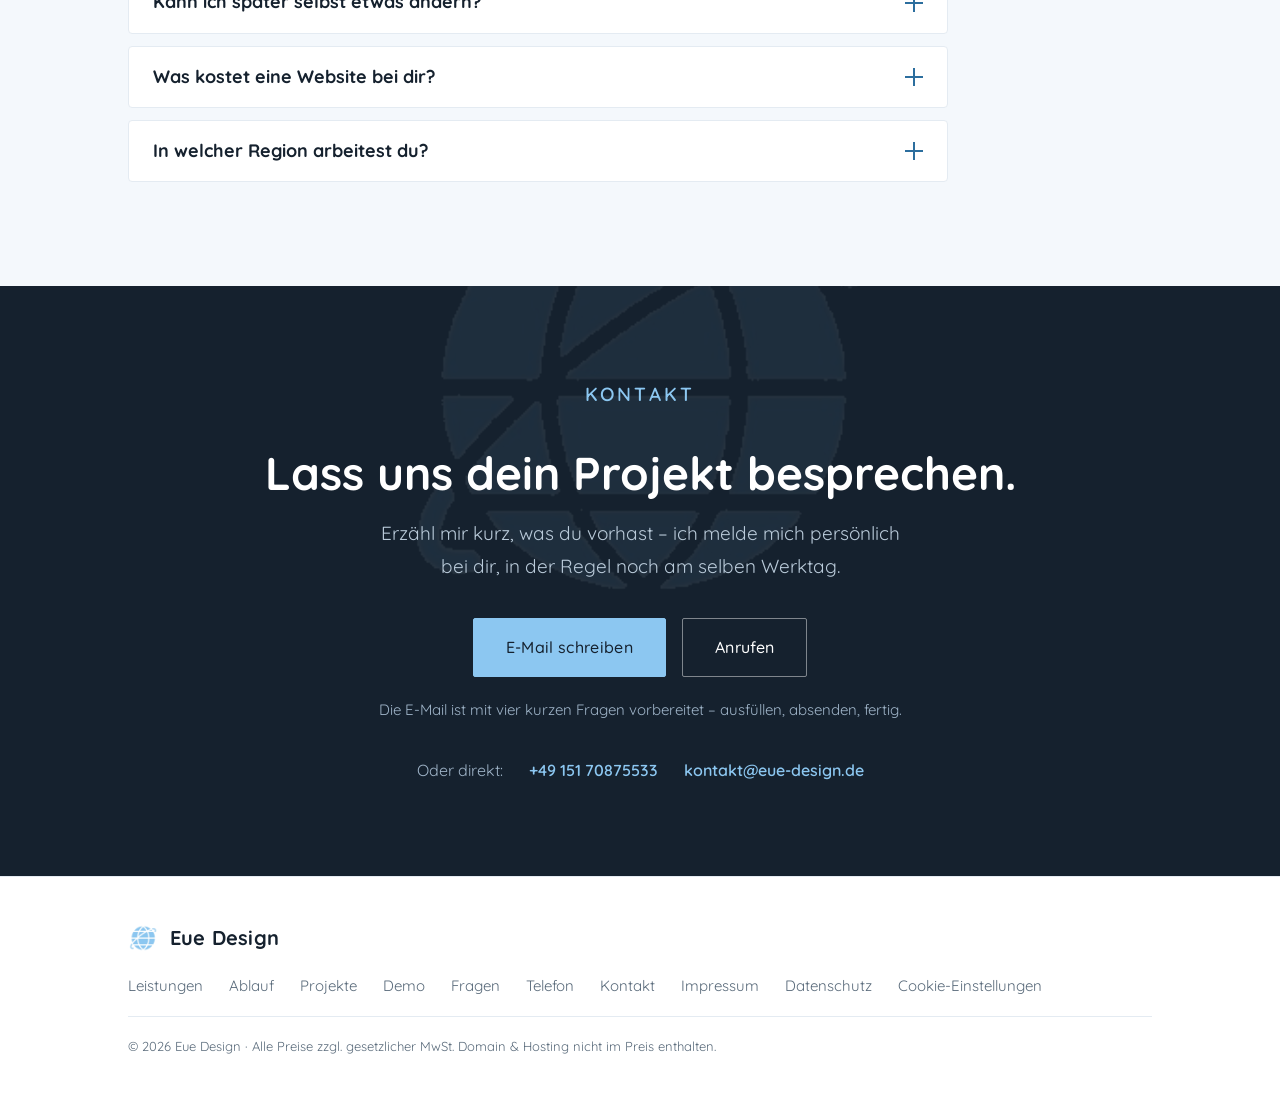
==== commit 55921d00: "A" ====
--- a/index.html
+++ b/index.html
@@ -97,7 +97,7 @@
       <div class="hero-inner">
         <p class="eyebrow">Webdesign für Handwerk, Selbstständige &amp; kleine Unternehmen</p>
         <h1>Dein <span class="accent">digitaler Auftritt</span> – durchdacht und unverwechselbar.</h1>
-        <p class="lead">Durchdachtes Webdesign mit Strategie und Liebe zum Detail – authentisch zu dir passend. Persönlich betreut in NRW und Rheinland-Pfalz, mit Festpreis nach dem Erstgespräch.</p>
+        <p class="lead">Durchdachtes Webdesign mit Strategie und Liebe zum Detail – authentisch zu dir passend. Persönlich betreut in NRW und Rheinland-Pfalz.</p>
         <div class="hero-actions">
           <a class="btn btn-primary" href="#kontakt">Projekt besprechen</a>
           <a class="btn btn-ghost" href="#leistungen">Leistungen ansehen</a>
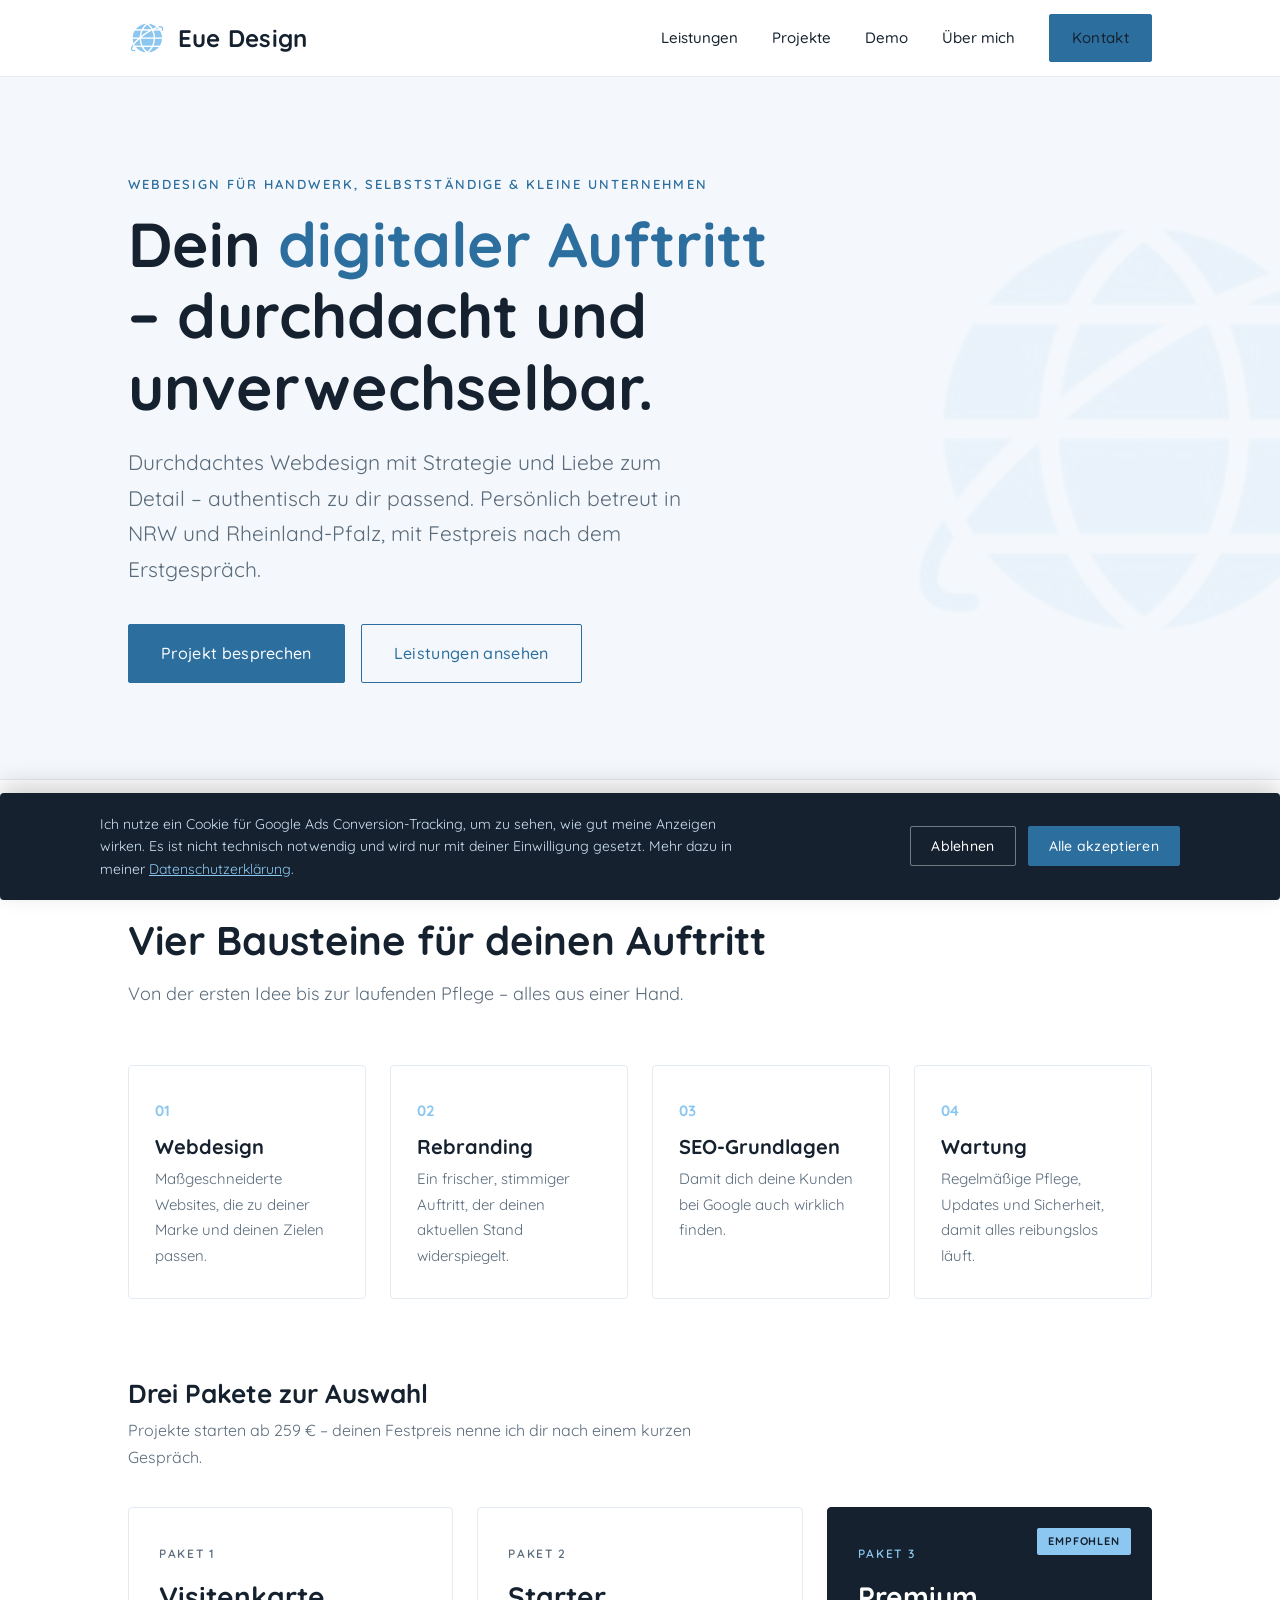
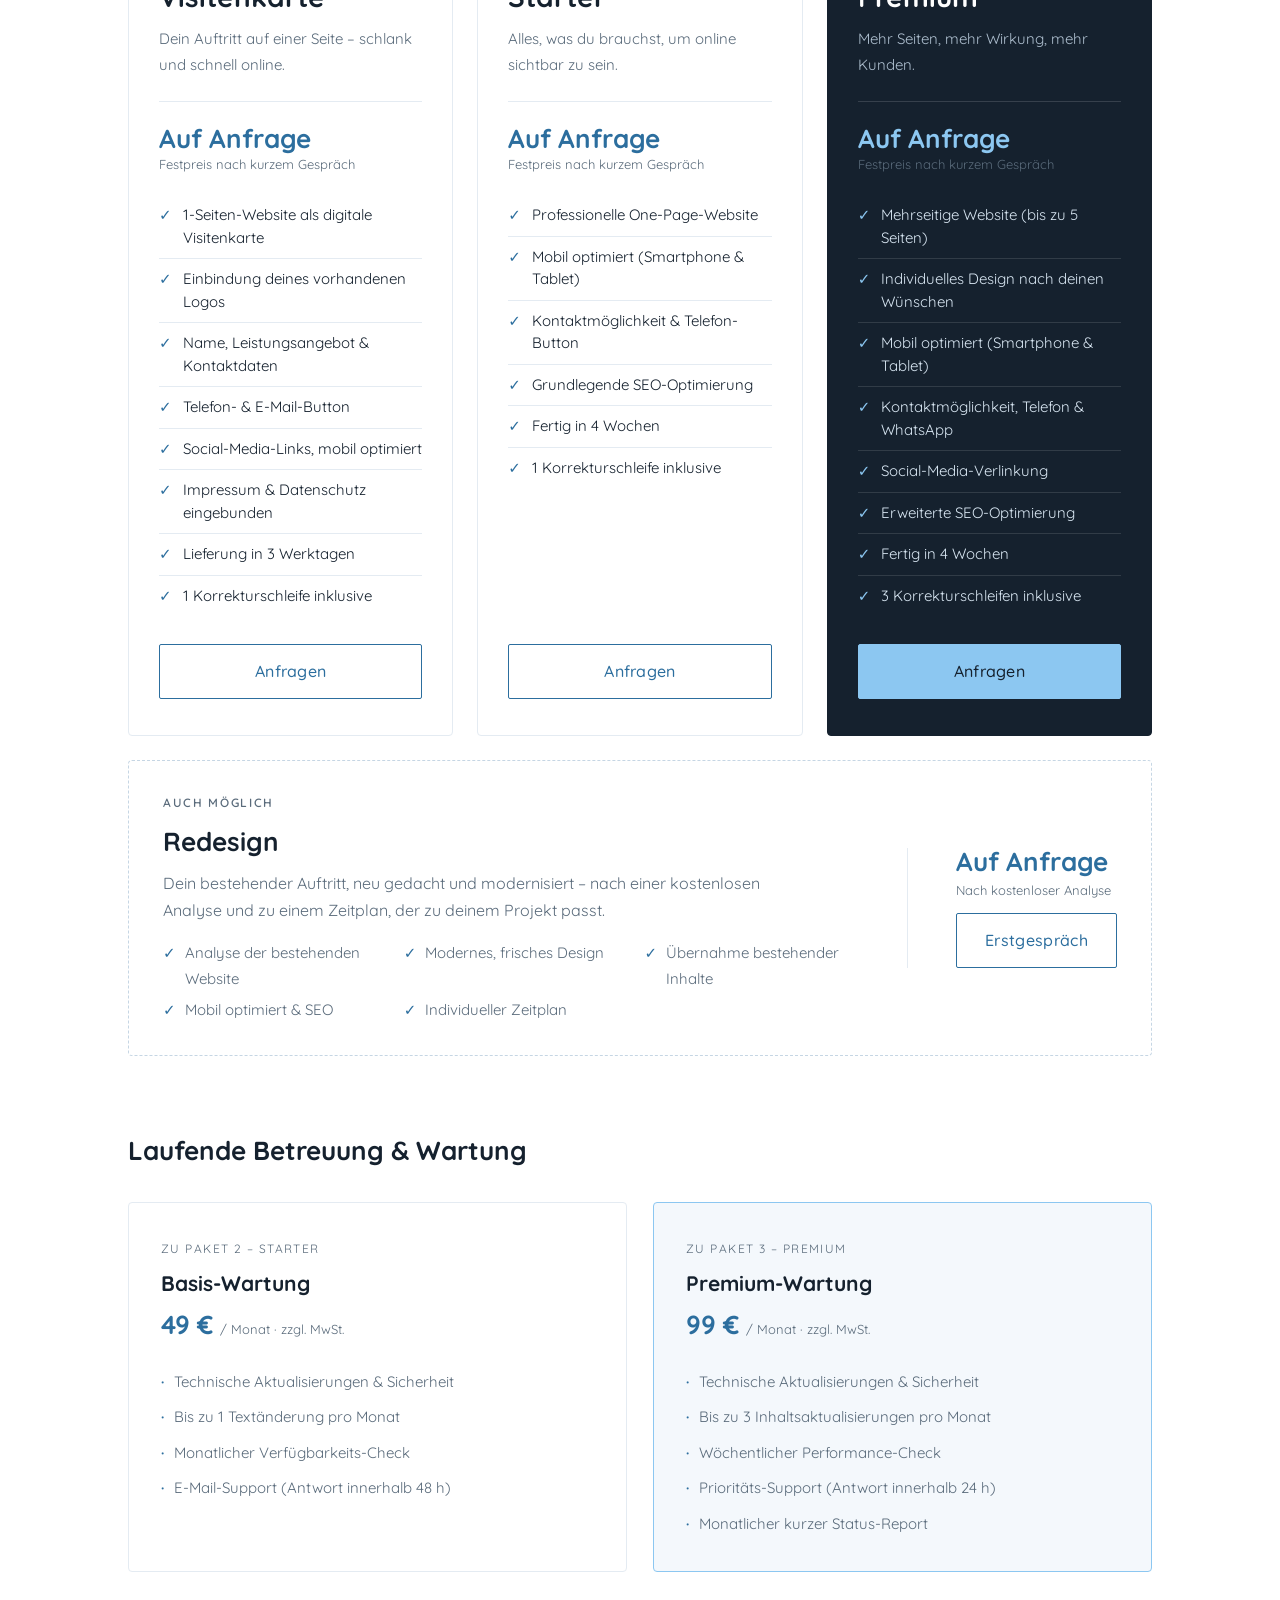
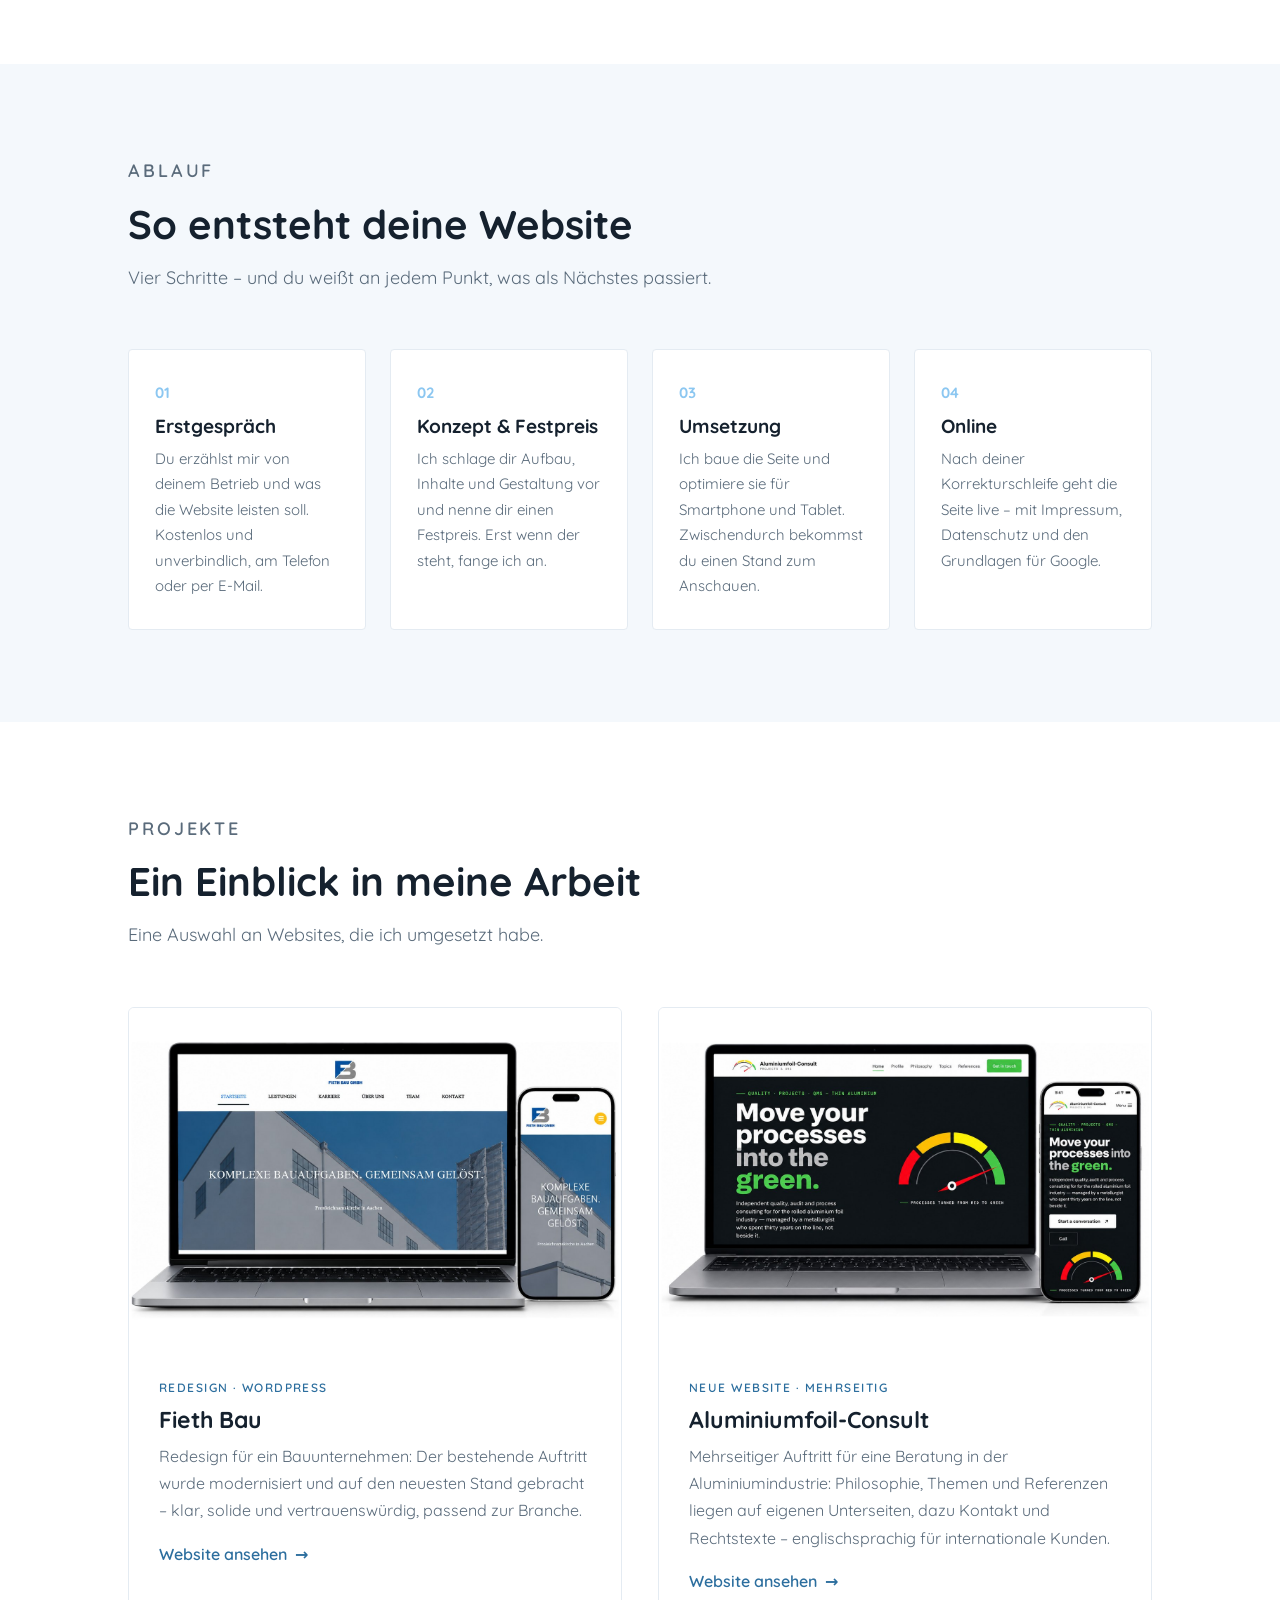
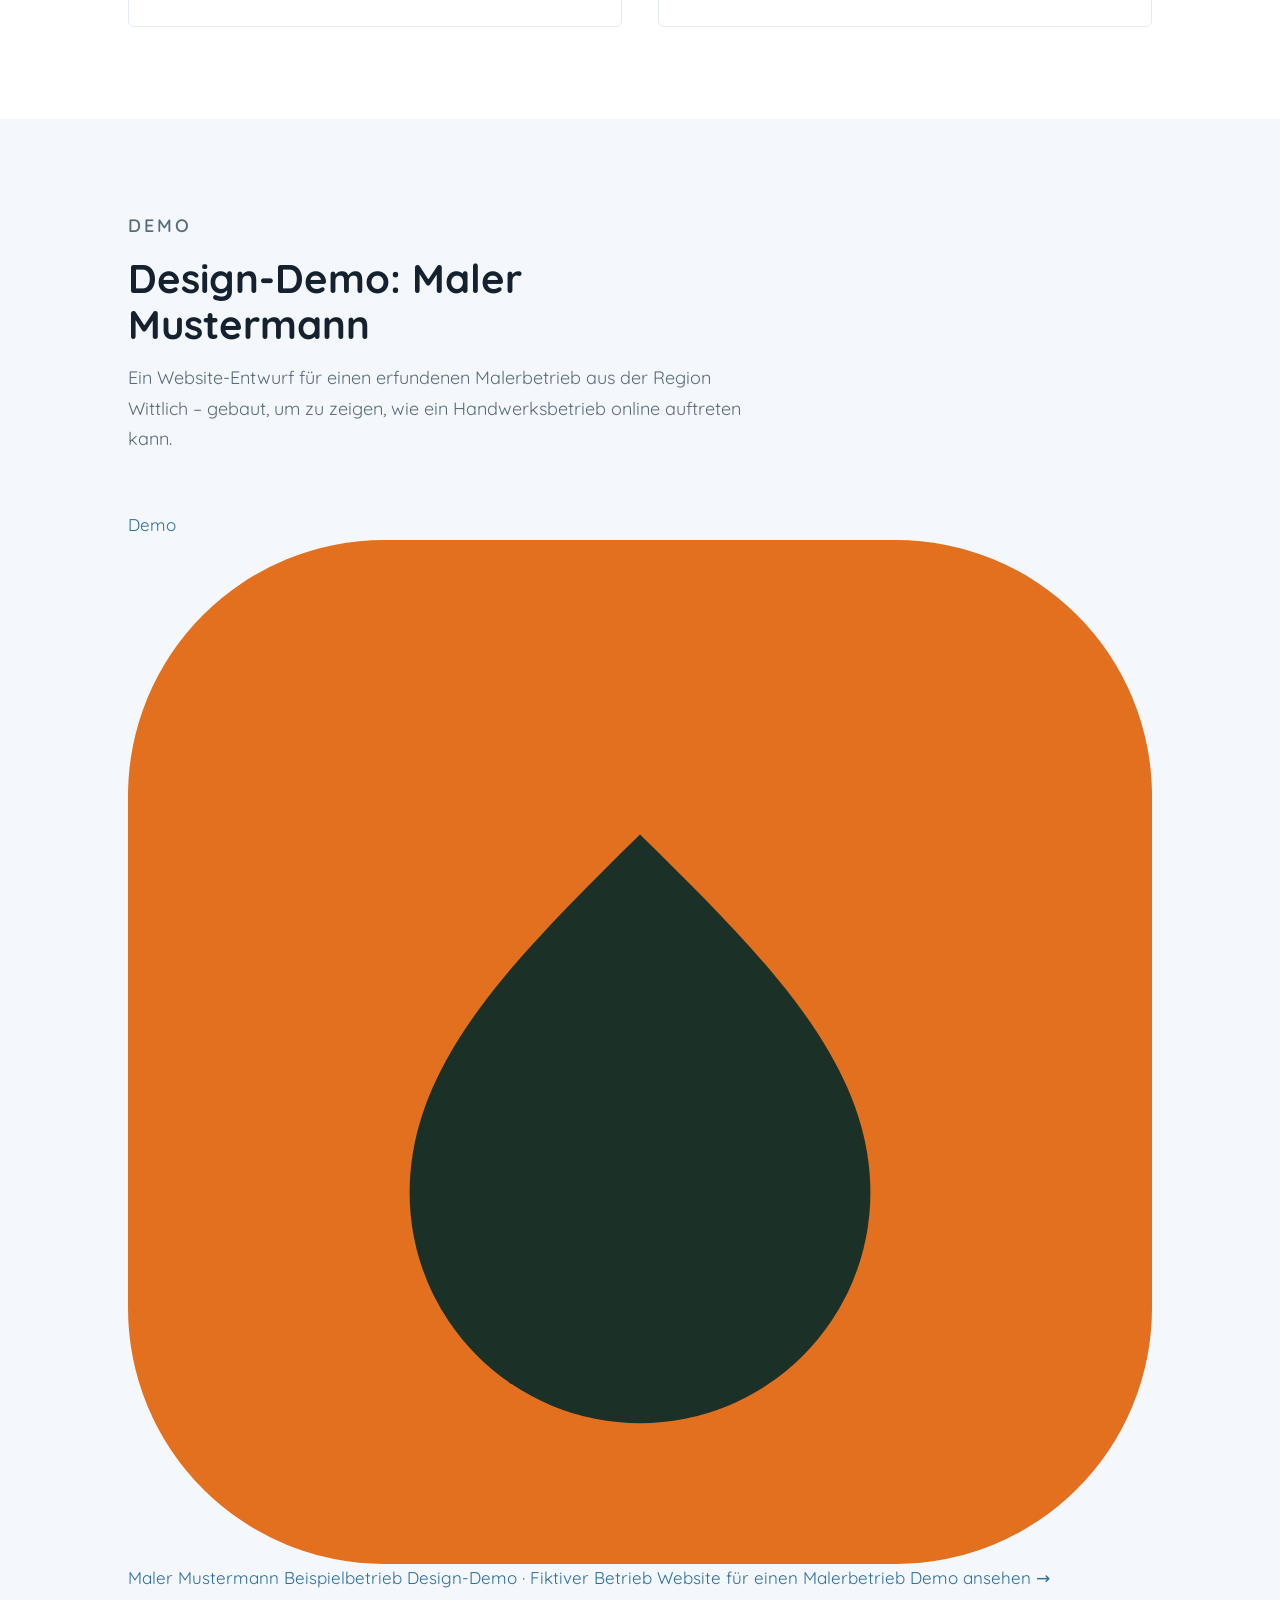
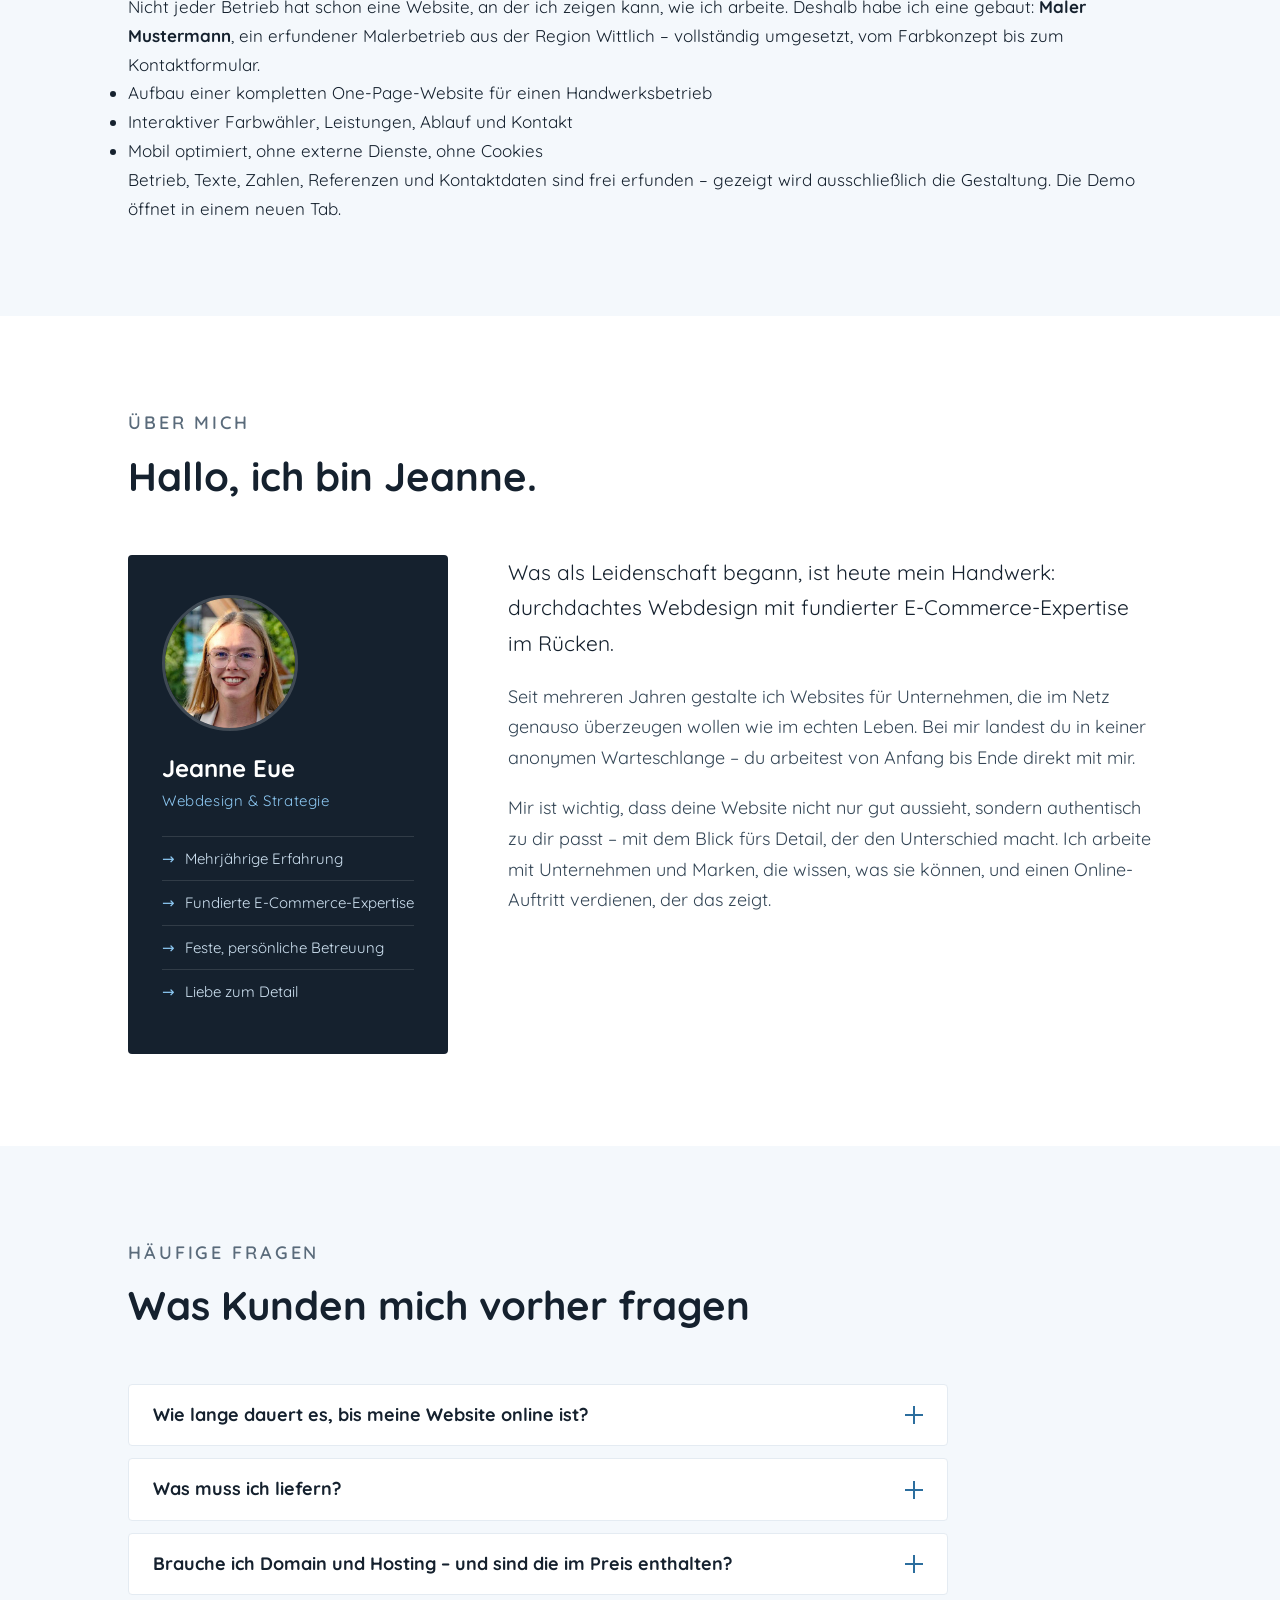
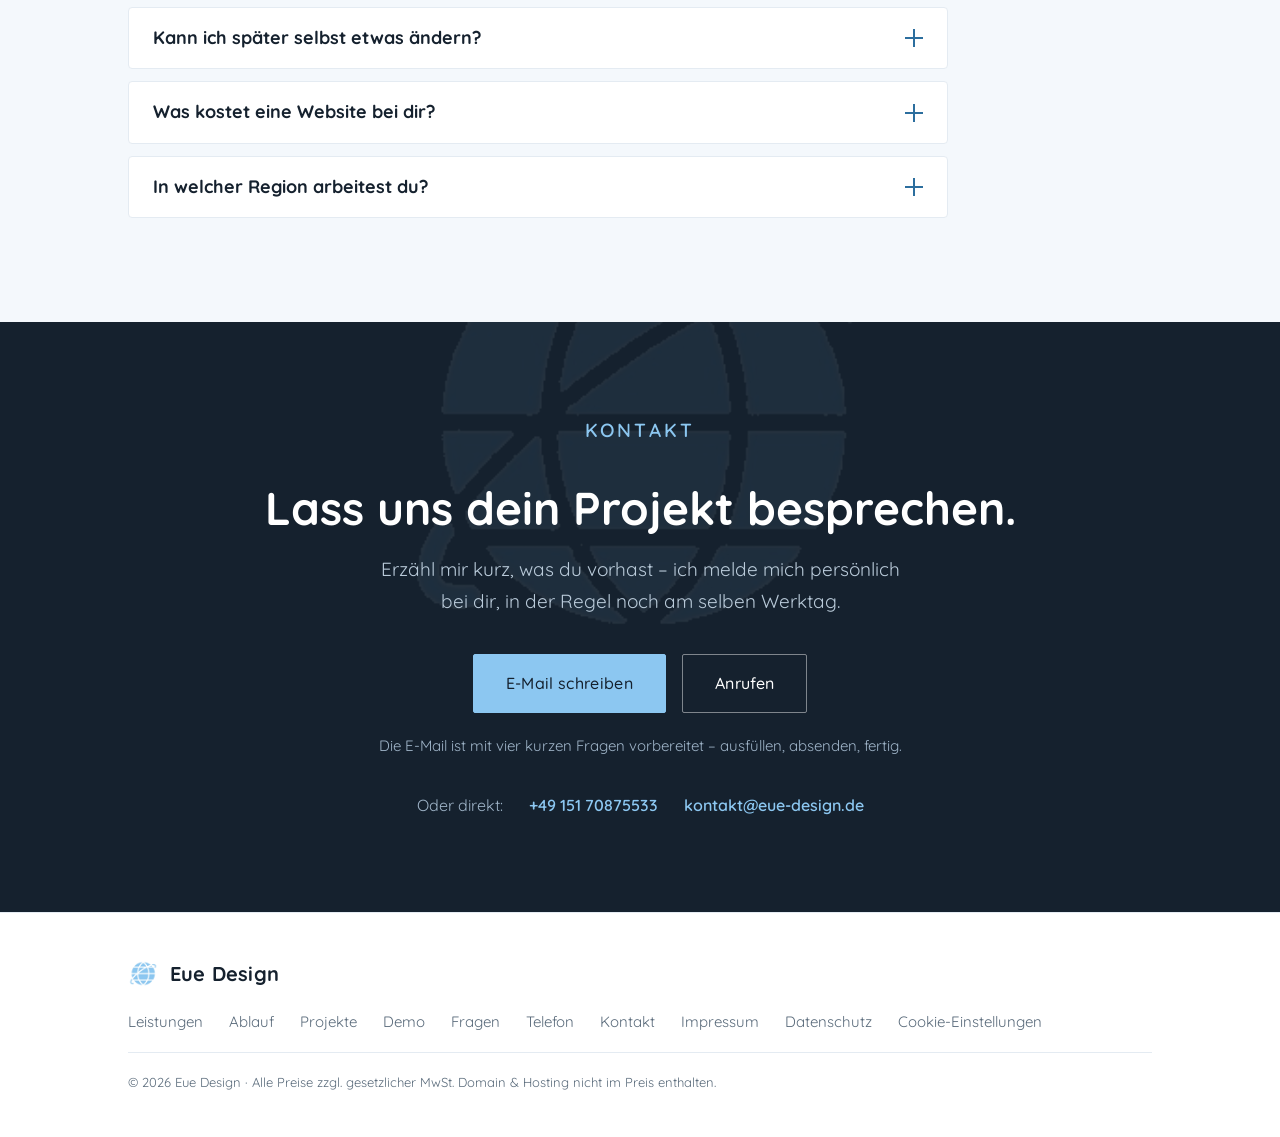
==== commit c59c4d40: "index" ====
--- a/index.html
+++ b/index.html
@@ -97,7 +97,7 @@
       <div class="hero-inner">
         <p class="eyebrow">Webdesign für Handwerk, Selbstständige &amp; kleine Unternehmen</p>
         <h1>Dein <span class="accent">digitaler Auftritt</span> – durchdacht und unverwechselbar.</h1>
-        <p class="lead">Durchdachtes Webdesign mit Strategie und Liebe zum Detail – authentisch zu dir passend. Persönlich betreut in NRW und Rheinland-Pfalz.</p>
+        <p class="lead">Durchdachtes Webdesign mit Strategie und Liebe zum Detail – authentisch zu dir passend. Persönlich betreut in NRW und Rheinland-Pfalz, mit Festpreis nach dem Erstgespräch.</p>
         <div class="hero-actions">
           <a class="btn btn-primary" href="#kontakt">Projekt besprechen</a>
           <a class="btn btn-ghost" href="#leistungen">Leistungen ansehen</a>
